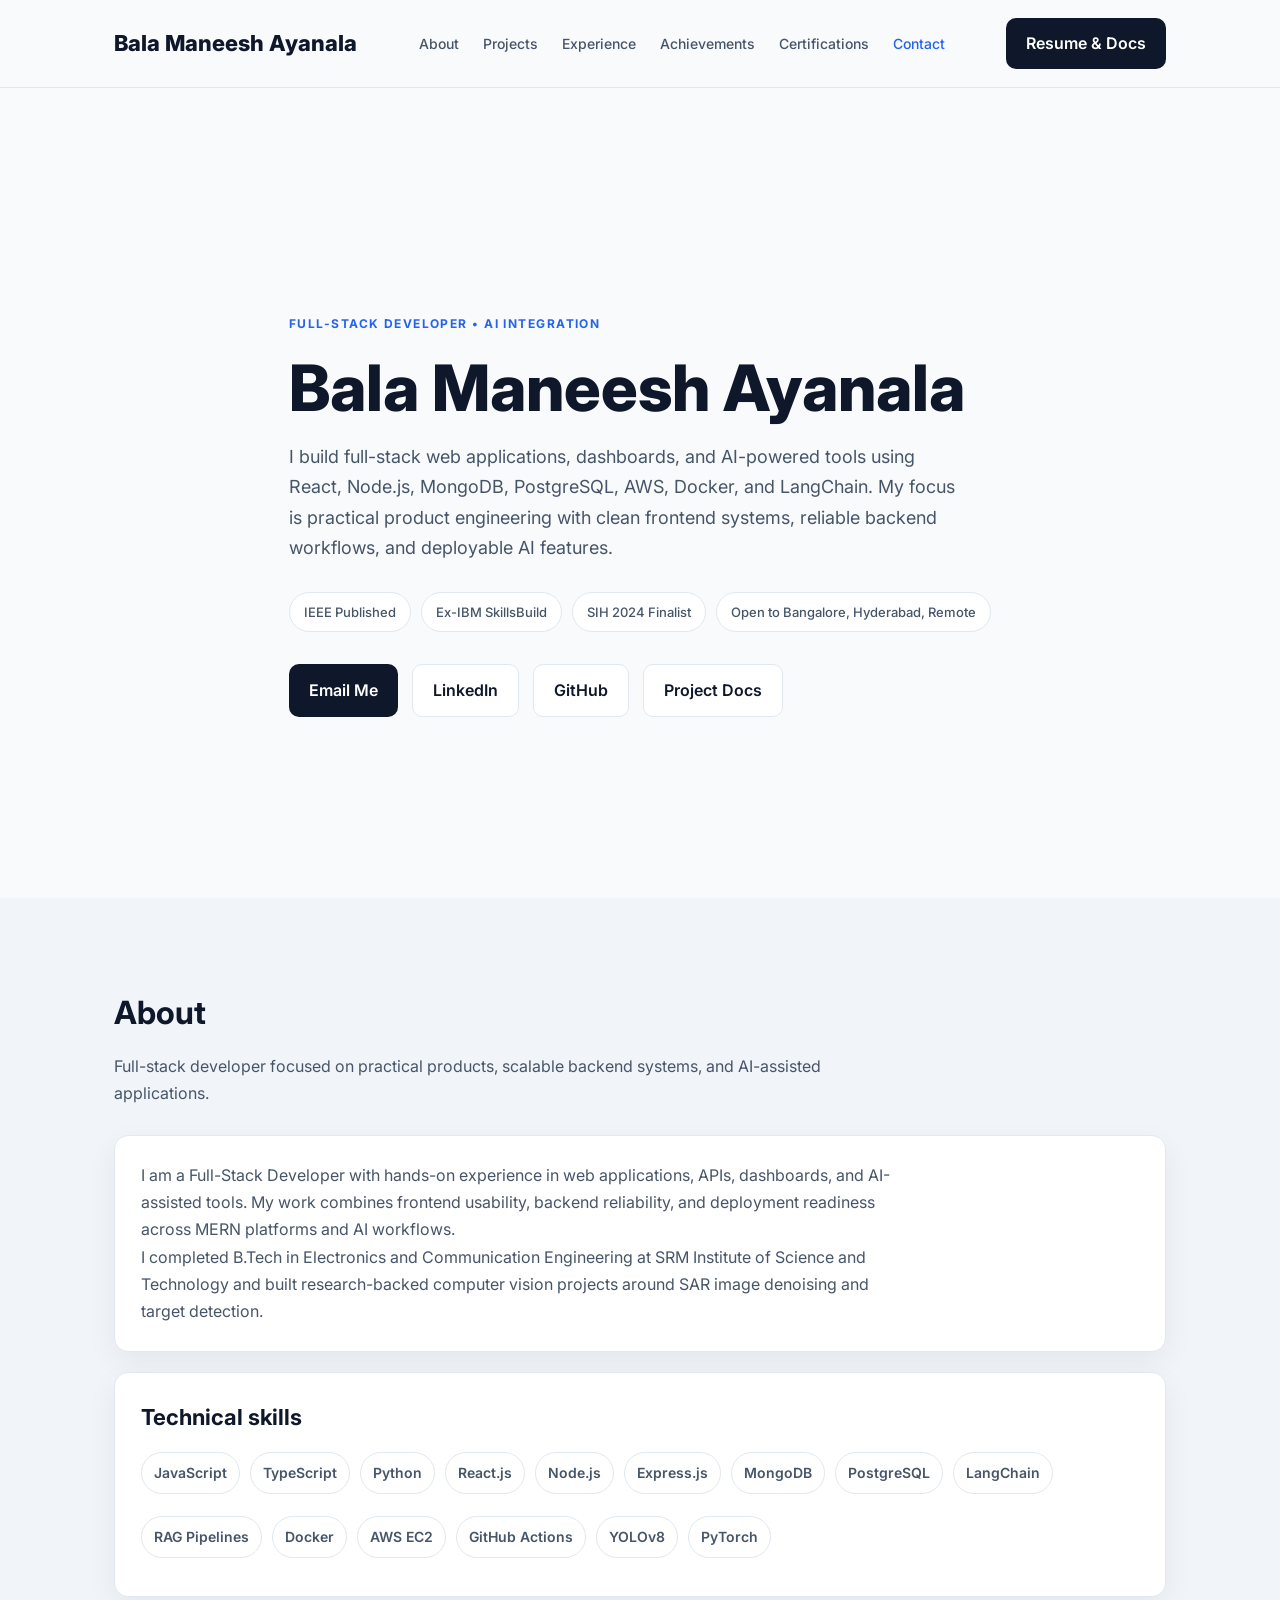
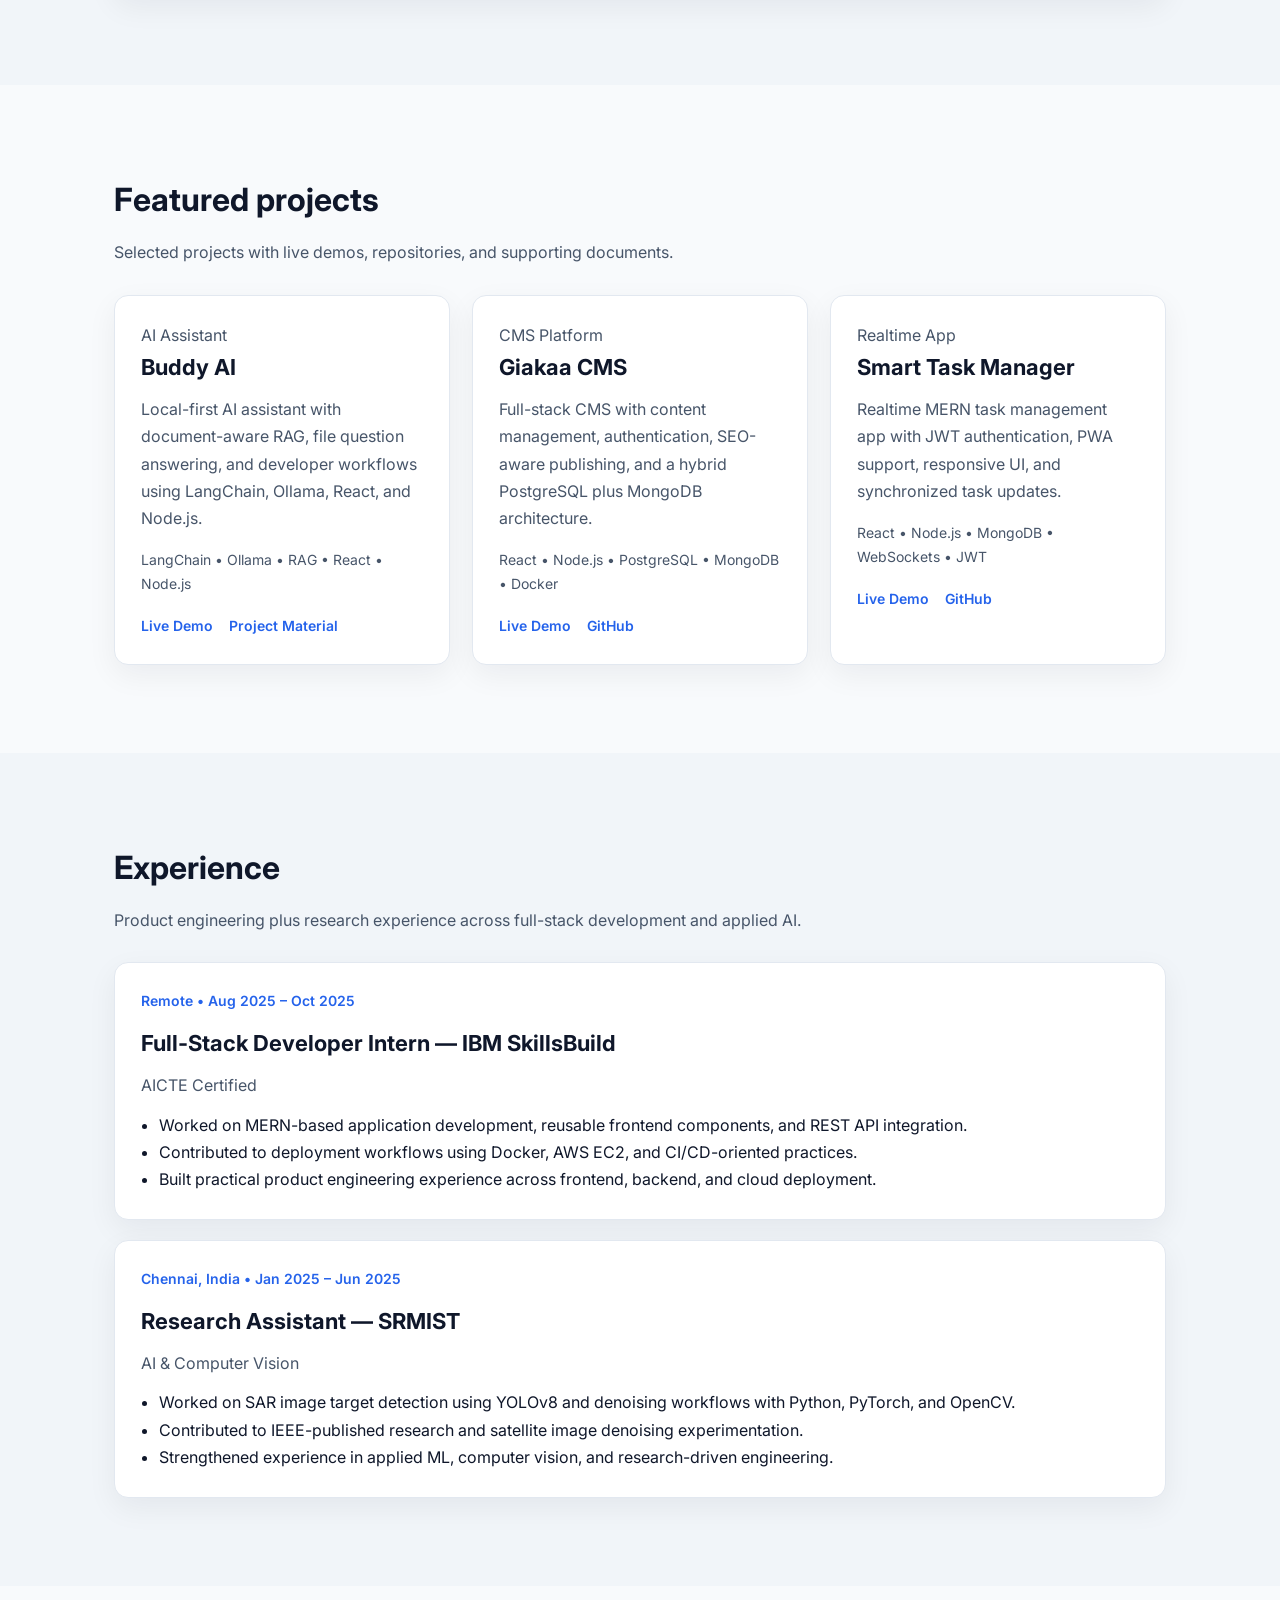
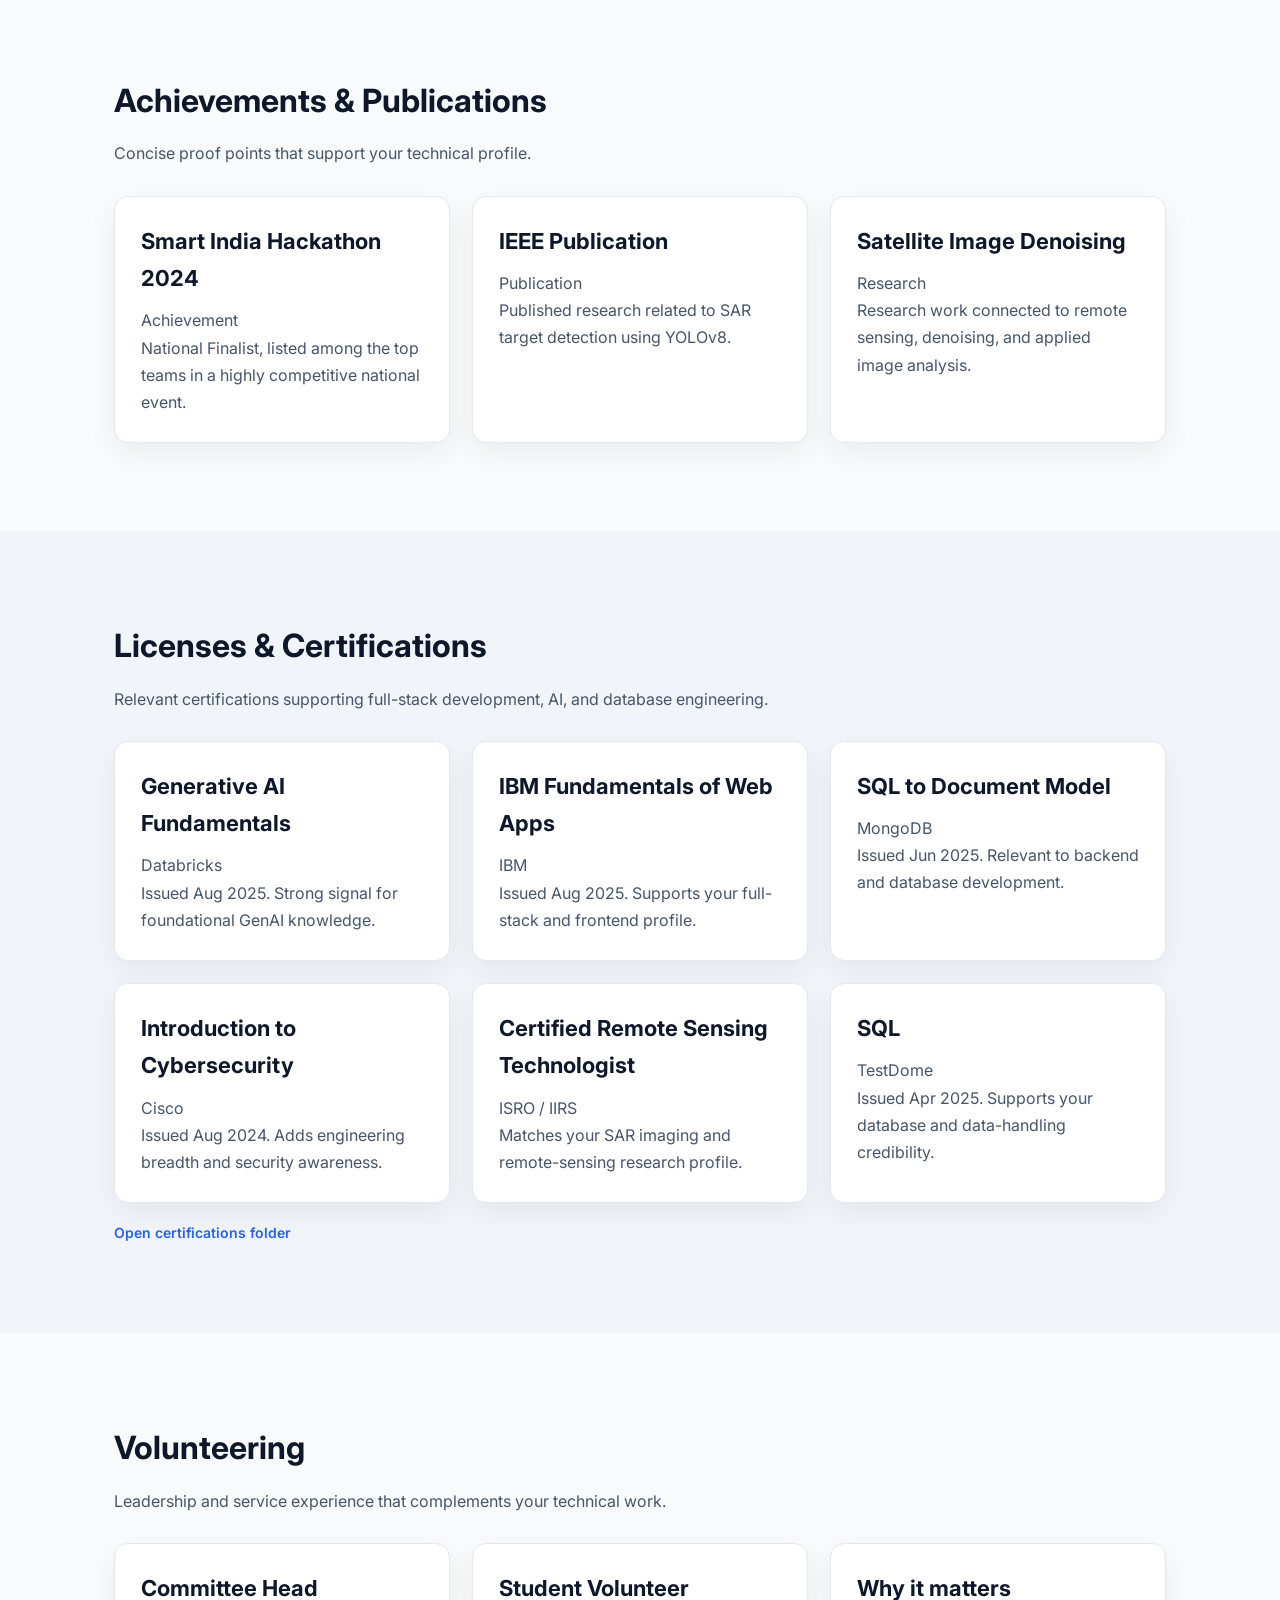
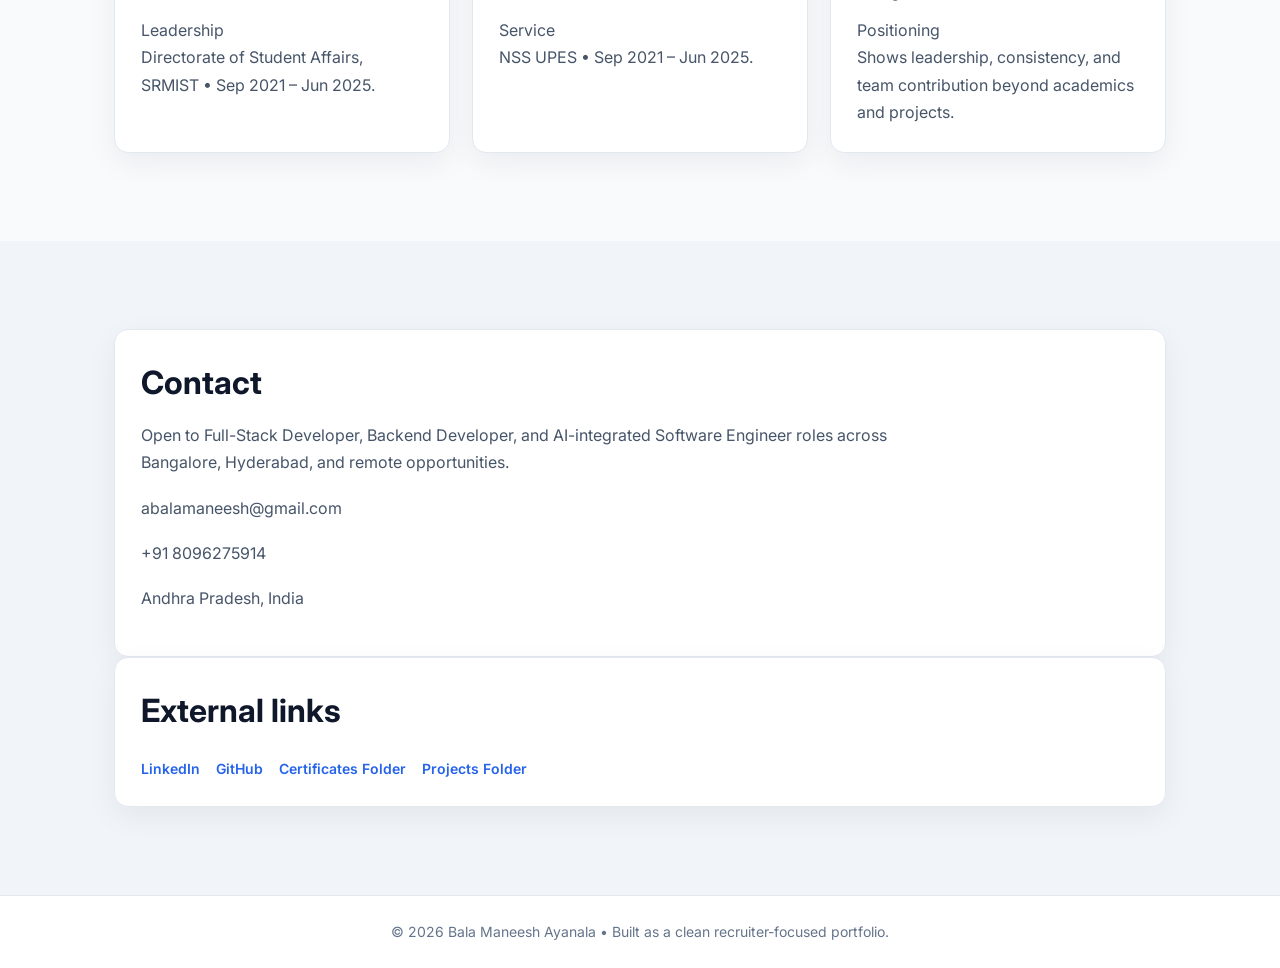
==== index.html @ 2dced09c "Add files via upload" ====
<!DOCTYPE html>
<html lang="en">
<head>
  <meta charset="UTF-8" />
  <meta name="viewport" content="width=device-width, initial-scale=1.0" />
  <title>Bala Maneesh Ayanala | Full-Stack Developer</title>
  <meta
    name="description"
    content="Portfolio of Bala Maneesh Ayanala, Full-Stack Developer focused on React, Node.js, AI integration, dashboards, and production-ready web applications."
  />
  <link rel="preconnect" href="https://fonts.googleapis.com" />
  <link rel="preconnect" href="https://fonts.gstatic.com" crossorigin />
  <link
    href="https://fonts.googleapis.com/css2?family=Inter:wght@400;500;600;700;800&display=swap"
    rel="stylesheet"
  />
  <link rel="stylesheet" href="style.css" />
</head>
<body>
  <a href="#main" class="skip-link">Skip to content</a>

  <header class="navbar">
    <div class="container">
      <div class="logo">Bala Maneesh Ayanala</div>

      <nav aria-label="Primary navigation">
        <a href="#about">About</a>
        <a href="#projects">Projects</a>
        <a href="#experience">Experience</a>
        <a href="#research">Achievements</a>
        <a href="#certifications">Certifications</a>
        <a href="#contact">Contact</a>
      </nav>

      <div>
        <a
          class="resume-btn"
          href="https://drive.google.com/drive/folders/13xVg-bILyOJpm0x3dOn6e1pCb4UAqklR?usp=sharing"
          target="_blank"
          rel="noopener noreferrer"
        >
          Resume &amp; Docs
        </a>
      </div>
    </div>
  </header>

  <main id="main">
    <section class="hero">
      <div class="container">
        <div class="hero-content">
          <p class="eyebrow">Full-Stack Developer • AI Integration</p>
          <h1>Bala Maneesh Ayanala</h1>
          <p class="hero-description">
            I build full-stack web applications, dashboards, and AI-powered tools using React, Node.js,
            MongoDB, PostgreSQL, AWS, Docker, and LangChain. My focus is practical product engineering
            with clean frontend systems, reliable backend workflows, and deployable AI features.
          </p>

          <div class="hero-highlights">
            <span>IEEE Published</span>
            <span>Ex-IBM SkillsBuild</span>
            <span>SIH 2024 Finalist</span>
            <span>Open to Bangalore, Hyderabad, Remote</span>
          </div>

          <div class="hero-buttons">
            <a class="btn-primary" href="mailto:abalamaneesh@gmail.com">Email Me</a>
            <a
              class="btn-secondary"
              href="https://linkedin.com/in/bala-maneesh-ayanala-702582266"
              target="_blank"
              rel="noopener noreferrer"
            >
              LinkedIn
            </a>
            <a
              class="btn-secondary"
              href="https://github.com/Balama2520"
              target="_blank"
              rel="noopener noreferrer"
            >
              GitHub
            </a>
            <a
              class="btn-secondary"
              href="https://drive.google.com/drive/folders/1CX9PU4vnq1FGVsD8JFLWKm3zjCLHdjfQ?usp=sharing"
              target="_blank"
              rel="noopener noreferrer"
            >
              Project Docs
            </a>
          </div>
        </div>
      </div>
    </section>

    <section id="about" class="section alt">
      <div class="container">
        <header class="section-header">
          <h2>About</h2>
          <p>Full-stack developer focused on practical products, scalable backend systems, and AI-assisted applications.</p>
        </header>

        <div class="experience-list">
          <article class="experience-card">
            <p>
              I am a Full-Stack Developer with hands-on experience in web applications, APIs, dashboards,
              and AI-assisted tools. My work combines frontend usability, backend reliability, and deployment readiness
              across MERN platforms and AI workflows.
            </p>
            <p>
              I completed B.Tech in Electronics and Communication Engineering at SRM Institute of Science and Technology
              and built research-backed computer vision projects around SAR image denoising and target detection.
            </p>
          </article>

          <article class="experience-card">
            <h3>Technical skills</h3>
            <div class="skills-list">
              <span>JavaScript</span>
              <span>TypeScript</span>
              <span>Python</span>
              <span>React.js</span>
              <span>Node.js</span>
              <span>Express.js</span>
              <span>MongoDB</span>
              <span>PostgreSQL</span>
              <span>LangChain</span>
              <span>RAG Pipelines</span>
              <span>Docker</span>
              <span>AWS EC2</span>
              <span>GitHub Actions</span>
              <span>YOLOv8</span>
              <span>PyTorch</span>
            </div>
          </article>
        </div>
      </div>
    </section>

    <section id="projects" class="section">
      <div class="container">
        <header class="section-header">
          <h2>Featured projects</h2>
          <p>Selected projects with live demos, repositories, and supporting documents.</p>
        </header>

        <div class="project-grid">
          <article class="project-card">
            <p>AI Assistant</p>
            <h3>Buddy AI</h3>
            <p>
              Local-first AI assistant with document-aware RAG, file question answering,
              and developer workflows using LangChain, Ollama, React, and Node.js.
            </p>
            <p class="tech-stack">LangChain • Ollama • RAG • React • Node.js</p>
            <div class="project-links">
              <a
                href="https://buddy-ai-assistant.netlify.app/"
                target="_blank"
                rel="noopener noreferrer"
              >
                Live Demo
              </a>
              <a
                href="https://drive.google.com/drive/folders/1CX9PU4vnq1FGVsD8JFLWKm3zjCLHdjfQ?usp=sharing"
                target="_blank"
                rel="noopener noreferrer"
              >
                Project Material
              </a>
            </div>
          </article>

          <article class="project-card">
            <p>CMS Platform</p>
            <h3>Giakaa CMS</h3>
            <p>
              Full-stack CMS with content management, authentication, SEO-aware publishing,
              and a hybrid PostgreSQL plus MongoDB architecture.
            </p>
            <p class="tech-stack">React • Node.js • PostgreSQL • MongoDB • Docker</p>
            <div class="project-links">
              <a
                href="https://o8m-giakaa-cms.vercel.app/"
                target="_blank"
                rel="noopener noreferrer"
              >
                Live Demo
              </a>
              <a
                href="https://github.com/Balama2520/o8m-giakaa-cms"
                target="_blank"
                rel="noopener noreferrer"
              >
                GitHub
              </a>
            </div>
          </article>

          <article class="project-card">
            <p>Realtime App</p>
            <h3>Smart Task Manager</h3>
            <p>
              Realtime MERN task management app with JWT authentication, PWA support,
              responsive UI, and synchronized task updates.
            </p>
            <p class="tech-stack">React • Node.js • MongoDB • WebSockets • JWT</p>
            <div class="project-links">
              <a
                href="https://bala-smart-task-manager.netlify.app/"
                target="_blank"
                rel="noopener noreferrer"
              >
                Live Demo
              </a>
              <a
                href="https://github.com/Balama2520/smart-mini-task-manager"
                target="_blank"
                rel="noopener noreferrer"
              >
                GitHub
              </a>
            </div>
          </article>
        </div>
      </div>
    </section>

    <section id="experience" class="section alt">
      <div class="container">
        <header class="section-header">
          <h2>Experience</h2>
          <p>Product engineering plus research experience across full-stack development and applied AI.</p>
        </header>

        <div class="experience-list">
          <article class="experience-card">
            <span>Remote • Aug 2025 – Oct 2025</span>
            <h3>Full-Stack Developer Intern — IBM SkillsBuild</h3>
            <p>AICTE Certified</p>
            <ul>
              <li>Worked on MERN-based application development, reusable frontend components, and REST API integration.</li>
              <li>Contributed to deployment workflows using Docker, AWS EC2, and CI/CD-oriented practices.</li>
              <li>Built practical product engineering experience across frontend, backend, and cloud deployment.</li>
            </ul>
          </article>

          <article class="experience-card">
            <span>Chennai, India • Jan 2025 – Jun 2025</span>
            <h3>Research Assistant — SRMIST</h3>
            <p>AI &amp; Computer Vision</p>
            <ul>
              <li>Worked on SAR image target detection using YOLOv8 and denoising workflows with Python, PyTorch, and OpenCV.</li>
              <li>Contributed to IEEE-published research and satellite image denoising experimentation.</li>
              <li>Strengthened experience in applied ML, computer vision, and research-driven engineering.</li>
            </ul>
          </article>
        </div>
      </div>
    </section>

    <section id="research" class="section">
      <div class="container">
        <header class="section-header">
          <h2>Achievements &amp; Publications</h2>
          <p>Concise proof points that support your technical profile.</p>
        </header>

        <div class="achievement-grid">
          <article class="achievement-card">
            <h3>Smart India Hackathon 2024</h3>
            <p>Achievement</p>
            <p>National Finalist, listed among the top teams in a highly competitive national event.</p>
          </article>

          <article class="achievement-card">
            <h3>IEEE Publication</h3>
            <p>Publication</p>
            <p>Published research related to SAR target detection using YOLOv8.</p>
          </article>

          <article class="achievement-card">
            <h3>Satellite Image Denoising</h3>
            <p>Research</p>
            <p>Research work connected to remote sensing, denoising, and applied image analysis.</p>
          </article>
        </div>
      </div>
    </section>

    <section id="certifications" class="section alt">
      <div class="container">
        <header class="section-header">
          <h2>Licenses &amp; Certifications</h2>
          <p>Relevant certifications supporting full-stack development, AI, and database engineering.</p>
        </header>

        <div class="cert-grid">
          <article class="cert-card">
            <h3>Generative AI Fundamentals</h3>
            <p>Databricks</p>
            <p>Issued Aug 2025. Strong signal for foundational GenAI knowledge.</p>
          </article>

          <article class="cert-card">
            <h3>IBM Fundamentals of Web Apps</h3>
            <p>IBM</p>
            <p>Issued Aug 2025. Supports your full-stack and frontend profile.</p>
          </article>

          <article class="cert-card">
            <h3>SQL to Document Model</h3>
            <p>MongoDB</p>
            <p>Issued Jun 2025. Relevant to backend and database development.</p>
          </article>

          <article class="cert-card">
            <h3>Introduction to Cybersecurity</h3>
            <p>Cisco</p>
            <p>Issued Aug 2024. Adds engineering breadth and security awareness.</p>
          </article>

          <article class="cert-card">
            <h3>Certified Remote Sensing Technologist</h3>
            <p>ISRO / IIRS</p>
            <p>Matches your SAR imaging and remote-sensing research profile.</p>
          </article>

          <article class="cert-card">
            <h3>SQL</h3>
            <p>TestDome</p>
            <p>Issued Apr 2025. Supports your database and data-handling credibility.</p>
          </article>
        </div>

        <div class="inline-links">
          <a
            href="https://drive.google.com/drive/folders/13xVg-bILyOJpm0x3dOn6e1pCb4UAqklR?usp=sharing"
            target="_blank"
            rel="noopener noreferrer"
          >
            Open certifications folder
          </a>
        </div>
      </div>
    </section>

    <section id="volunteering" class="section">
      <div class="container">
        <header class="section-header">
          <h2>Volunteering</h2>
          <p>Leadership and service experience that complements your technical work.</p>
        </header>

        <div class="volunteer-grid">
          <article class="volunteer-card">
            <h3>Committee Head</h3>
            <p>Leadership</p>
            <p>Directorate of Student Affairs, SRMIST • Sep 2021 – Jun 2025.</p>
          </article>

          <article class="volunteer-card">
            <h3>Student Volunteer</h3>
            <p>Service</p>
            <p>NSS UPES • Sep 2021 – Jun 2025.</p>
          </article>

          <article class="volunteer-card">
            <h3>Why it matters</h3>
            <p>Positioning</p>
            <p>Shows leadership, consistency, and team contribution beyond academics and projects.</p>
          </article>
        </div>
      </div>
    </section>

    <section id="contact" class="section alt contact">
      <div class="container">
        <article class="experience-card">
          <h2>Contact</h2>
          <p>
            Open to Full-Stack Developer, Backend Developer, and AI-integrated Software Engineer roles
            across Bangalore, Hyderabad, and remote opportunities.
          </p>
          <address>
            <p><a href="mailto:abalamaneesh@gmail.com">abalamaneesh@gmail.com</a></p>
            <p><a href="tel:+918096275914">+91 8096275914</a></p>
            <p>Andhra Pradesh, India</p>
          </address>
        </article>

        <article class="experience-card">
          <h2>External links</h2>
          <div class="contact-links">
            <a
              href="https://linkedin.com/in/bala-maneesh-ayanala-702582266"
              target="_blank"
              rel="noopener noreferrer"
            >
              LinkedIn
            </a>
            <a
              href="https://github.com/Balama2520"
              target="_blank"
              rel="noopener noreferrer"
            >
              GitHub
            </a>
            <a
              href="https://drive.google.com/drive/folders/13xVg-bILyOJpm0x3dOn6e1pCb4UAqklR?usp=sharing"
              target="_blank"
              rel="noopener noreferrer"
            >
              Certificates Folder
            </a>
            <a
              href="https://drive.google.com/drive/folders/1CX9PU4vnq1FGVsD8JFLWKm3zjCLHdjfQ?usp=sharing"
              target="_blank"
              rel="noopener noreferrer"
            >
              Projects Folder
            </a>
          </div>
        </article>
      </div>
    </section>
  </main>

  <footer>
    <p>© 2026 Bala Maneesh Ayanala • Built as a clean recruiter-focused portfolio.</p>
  </footer>

  <script src="script.js" defer></script>
</body>
</html>
---- style.css ----
:root {
  --bg: #f8fafc;
  --bg-alt: #f1f5f9;
  --surface: #ffffff;
  --text: #0f172a;
  --text-muted: #475569;
  --text-soft: #64748b;
  --primary: #0f172a;
  --accent: #2563eb;
  --accent-soft: #dbeafe;
  --border: #e2e8f0;
  --radius: 14px;
  --max-width: 1100px;
  --shadow: 0 10px 30px rgba(15, 23, 42, 0.06);
}

* {
  margin: 0;
  padding: 0;
  box-sizing: border-box;
}

html {
  scroll-behavior: smooth;
  scroll-padding-top: 100px;
}

body {
  font-family: "Inter", sans-serif;
  background: var(--bg);
  color: var(--text);
  line-height: 1.7;
  overflow-x: hidden;
}

a {
  text-decoration: none;
  color: inherit;
}

img {
  max-width: 100%;
  display: block;
}

.container {
  max-width: var(--max-width);
  margin: 0 auto;
  padding: 0 24px;
}

.skip-link {
  position: absolute;
  left: -9999px;
  top: auto;
  width: 1px;
  height: 1px;
  overflow: hidden;
  background: var(--primary);
  color: #fff;
  padding: 10px 14px;
  border-radius: 10px;
  z-index: 2000;
}

.skip-link:focus {
  left: 20px;
  top: 20px;
  width: auto;
  height: auto;
  overflow: visible;
}

.navbar {
  position: sticky;
  top: 0;
  z-index: 1000;
  background: rgba(248, 250, 252, 0.92);
  backdrop-filter: blur(10px);
  border-bottom: 1px solid var(--border);
  transition: box-shadow 0.2s ease, background 0.2s ease;
}

.navbar.scrolled {
  box-shadow: 0 8px 24px rgba(15, 23, 42, 0.08);
}

.navbar .container {
  display: flex;
  justify-content: space-between;
  align-items: center;
  gap: 24px;
  padding-top: 18px;
  padding-bottom: 18px;
}

.logo {
  font-size: 22px;
  font-weight: 800;
  color: var(--primary);
  white-space: nowrap;
}

nav {
  display: flex;
  gap: 24px;
  flex-wrap: wrap;
}

nav a {
  color: var(--text-muted);
  font-size: 14px;
  font-weight: 500;
  transition: color 0.2s ease;
}

nav a:hover,
nav a.active {
  color: var(--accent);
}

.resume-btn,
.btn-primary {
  display: inline-flex;
  align-items: center;
  justify-content: center;
  background: var(--primary);
  color: #ffffff;
  padding: 12px 20px;
  border-radius: 10px;
  font-weight: 600;
  transition: background 0.2s ease, transform 0.2s ease;
}

.resume-btn:hover,
.btn-primary:hover {
  background: #1e293b;
  transform: translateY(-1px);
}

.btn-secondary {
  display: inline-flex;
  align-items: center;
  justify-content: center;
  border: 1px solid var(--border);
  background: #ffffff;
  color: var(--text);
  padding: 12px 20px;
  border-radius: 10px;
  font-weight: 600;
  transition: border-color 0.2s ease, background 0.2s ease, color 0.2s ease;
}

.btn-secondary:hover {
  border-color: var(--accent);
  color: var(--accent);
  background: var(--accent-soft);
}

.hero {
  min-height: 90vh;
  display: flex;
  align-items: center;
  padding: 120px 0 80px;
}

.hero-content {
  max-width: 760px;
  text-align: left;
}

.eyebrow {
  display: inline-block;
  color: var(--accent);
  letter-spacing: 0.12em;
  font-size: 12px;
  font-weight: 700;
  margin-bottom: 18px;
  text-transform: uppercase;
}

.hero h1 {
  font-size: clamp(40px, 6vw, 64px);
  line-height: 1.08;
  margin-bottom: 20px;
  font-weight: 800;
  color: var(--primary);
}

.hero-description {
  font-size: 18px;
  color: var(--text-muted);
  max-width: 680px;
  margin-bottom: 28px;
}

.hero-highlights {
  display: flex;
  flex-wrap: wrap;
  gap: 10px;
  margin-bottom: 32px;
}

.hero-highlights span {
  border: 1px solid var(--border);
  background: #ffffff;
  padding: 8px 14px;
  border-radius: 999px;
  color: var(--text-muted);
  font-size: 13px;
  font-weight: 500;
}

.hero-buttons {
  display: flex;
  gap: 14px;
  flex-wrap: wrap;
}

.section {
  padding: 88px 0;
}

.alt {
  background: var(--bg-alt);
}

.section-header {
  margin-bottom: 28px;
}

.section h2 {
  font-size: 32px;
  margin-bottom: 12px;
  color: var(--primary);
}

.section p {
  color: var(--text-muted);
  max-width: 760px;
}

.project-grid,
.achievement-grid,
.cert-grid,
.volunteer-grid {
  display: grid;
  grid-template-columns: repeat(3, 1fr);
  gap: 22px;
}

.project-card,
.achievement-card,
.experience-card,
.cert-card,
.volunteer-card {
  background: var(--surface);
  border: 1px solid var(--border);
  border-radius: var(--radius);
  padding: 26px;
  box-shadow: var(--shadow);
}

.project-card h3,
.achievement-card h3,
.experience-card h3,
.cert-card h3,
.volunteer-card h3 {
  font-size: 22px;
  margin-bottom: 10px;
  color: var(--primary);
}

.experience-list {
  display: grid;
  gap: 20px;
}

.experience-card span {
  color: var(--accent);
  display: block;
  margin-bottom: 12px;
  font-size: 14px;
  font-weight: 600;
}

.experience-card ul {
  padding-left: 18px;
  margin-top: 12px;
}

.tech-stack {
  margin-top: 16px;
  color: var(--text-soft);
  font-size: 14px;
}

.project-links,
.contact-links,
.inline-links {
  display: flex;
  gap: 16px;
  flex-wrap: wrap;
  margin-top: 18px;
}

.project-links a,
.contact-links a,
.inline-links a {
  color: var(--accent);
  font-size: 14px;
  font-weight: 600;
}

.project-links a:hover,
.contact-links a:hover,
.inline-links a:hover {
  text-decoration: underline;
}

.skills-list,
.chip-list {
  display: flex;
  flex-wrap: wrap;
  gap: 10px;
  margin-top: 16px;
}

.skills-list span,
.chip-list span {
  border: 1px solid var(--border);
  background: #fff;
  padding: 8px 12px;
  border-radius: 999px;
  font-size: 14px;
  color: var(--text-muted);
}

.contact {
  text-align: left;
}

.contact p {
  margin-bottom: 18px;
}

address {
  font-style: normal;
  margin-top: 16px;
}

footer {
  border-top: 1px solid var(--border);
  padding: 24px;
  text-align: center;
  color: var(--text-soft);
  font-size: 14px;
  background: #ffffff;
}

.hidden {
  opacity: 0;
  transform: translateY(16px);
}

.visible {
  opacity: 1;
  transform: translateY(0);
  transition: opacity 0.5s ease, transform 0.5s ease;
}

section:focus {
  outline: none;
}

@media (max-width: 992px) {
  .project-grid,
  .achievement-grid,
  .cert-grid,
  .volunteer-grid {
    grid-template-columns: 1fr;
  }
}

@media (max-width: 768px) {
  .navbar .container {
    flex-direction: column;
    align-items: flex-start;
    gap: 14px;
    padding-top: 16px;
    padding-bottom: 16px;
  }

  nav {
    flex-wrap: wrap;
    gap: 16px;
  }

  .hero {
    min-height: auto;
    padding: 140px 0 70px;
  }

  .hero h1 {
    font-size: 38px;
  }

  .hero-description {
    font-size: 17px;
  }

  .section {
    padding: 72px 0;
  }

  .section h2 {
    font-size: 28px;
  }

  .resume-btn,
  .btn-primary,
  .btn-secondary {
    width: 100%;
  }

  .hero-buttons {
    flex-direction: column;
    align-items: stretch;
  }
}
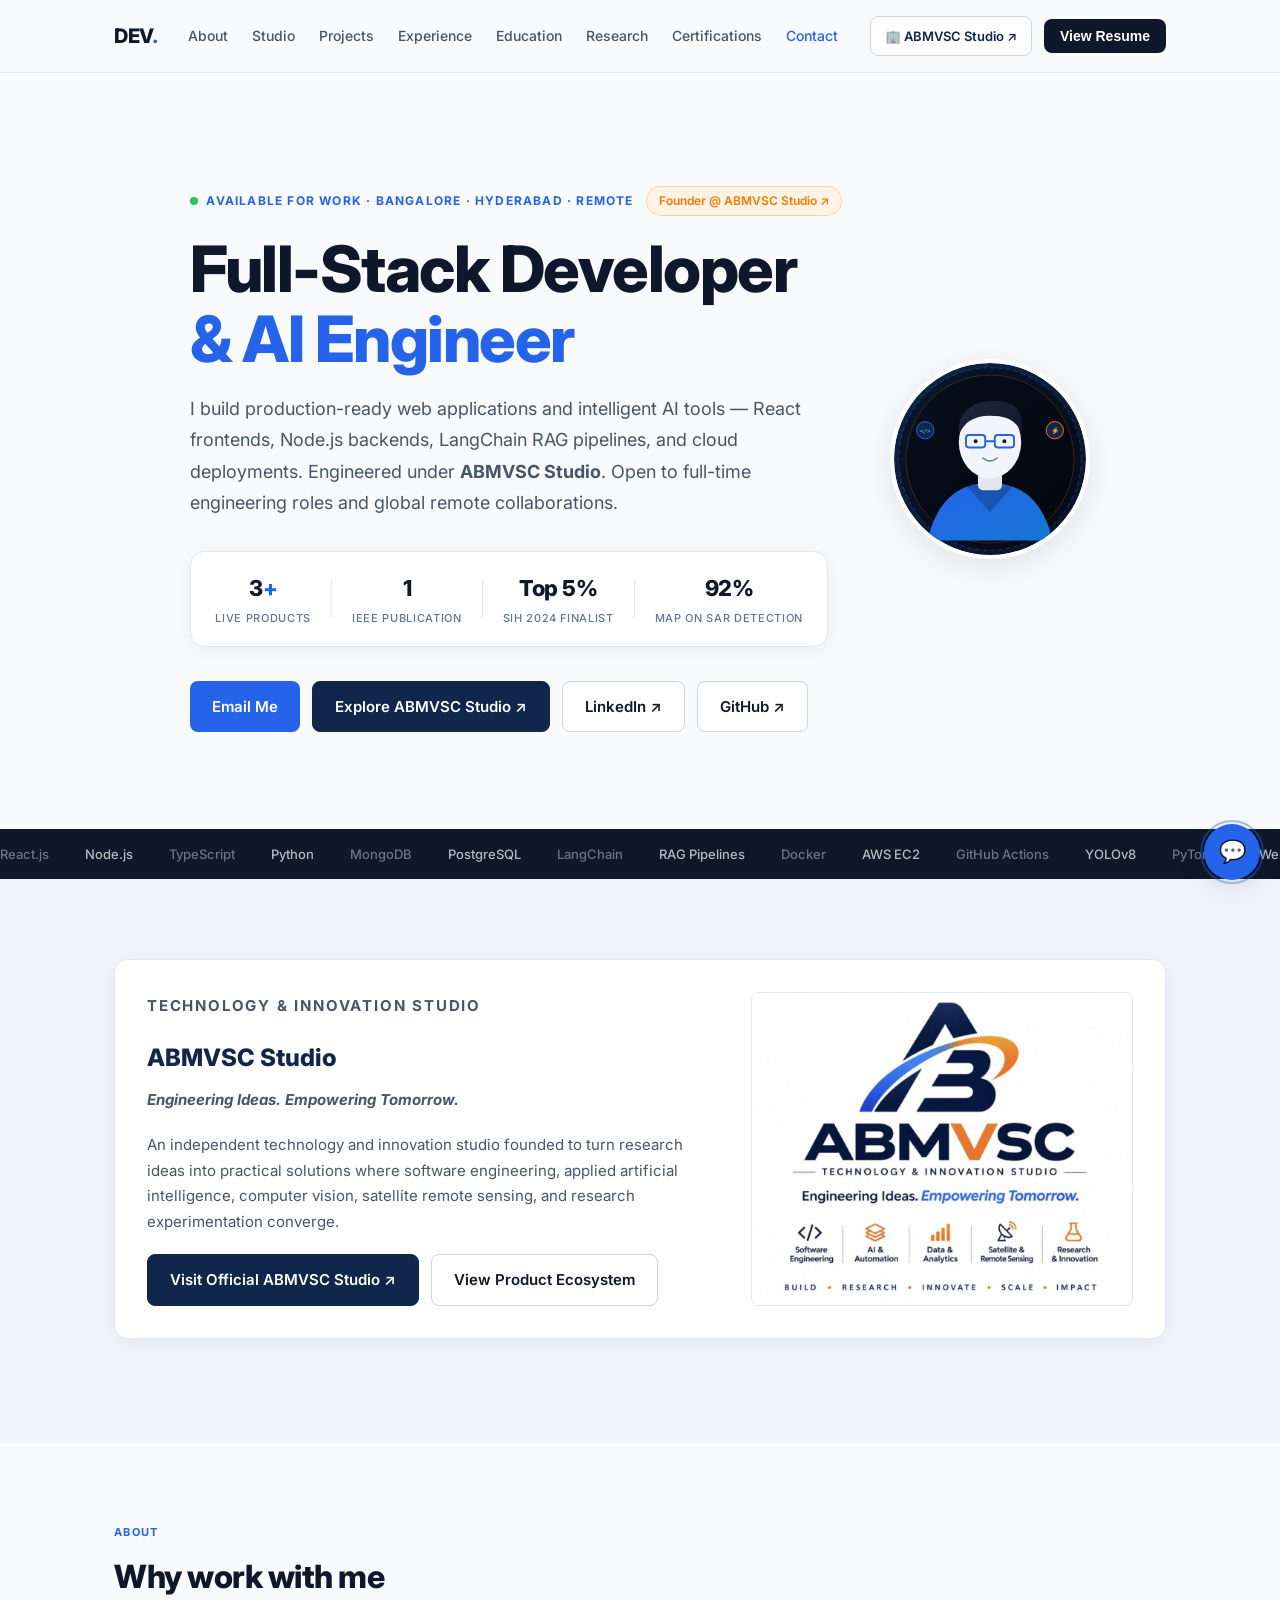
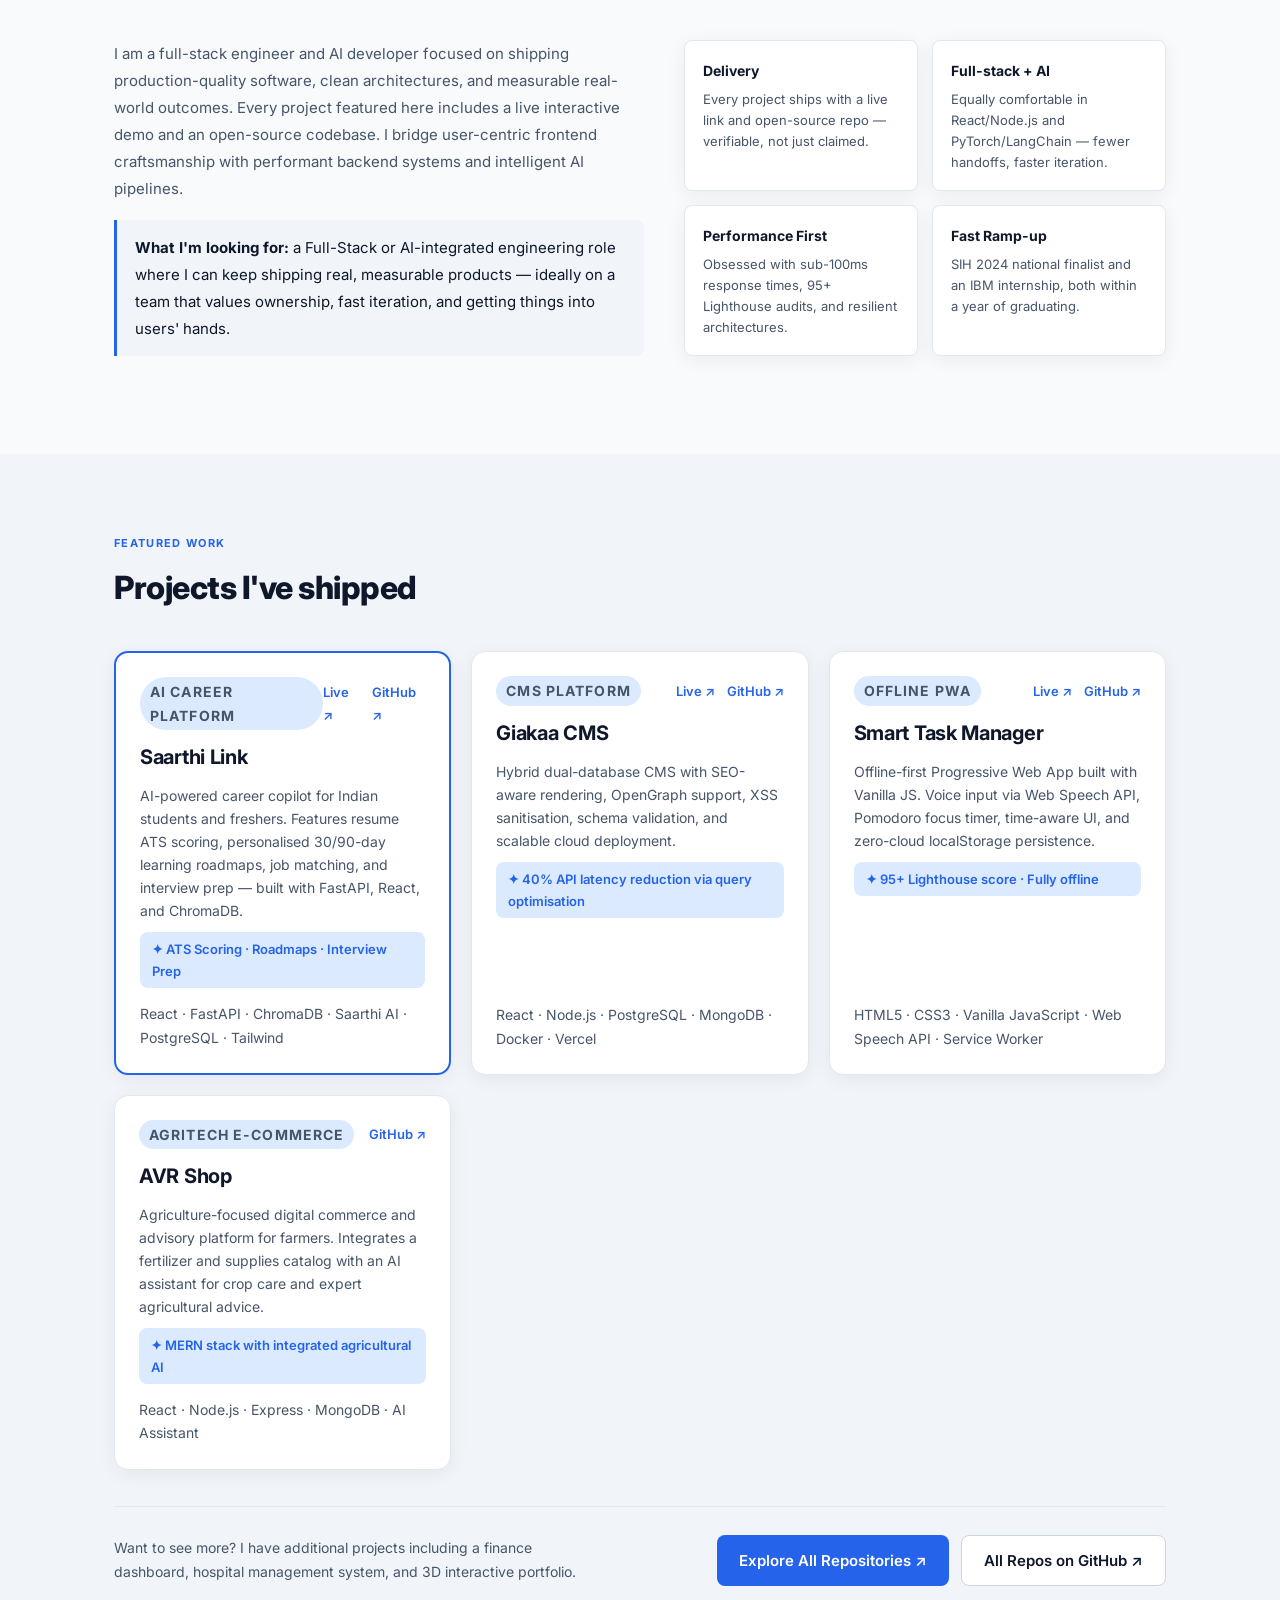
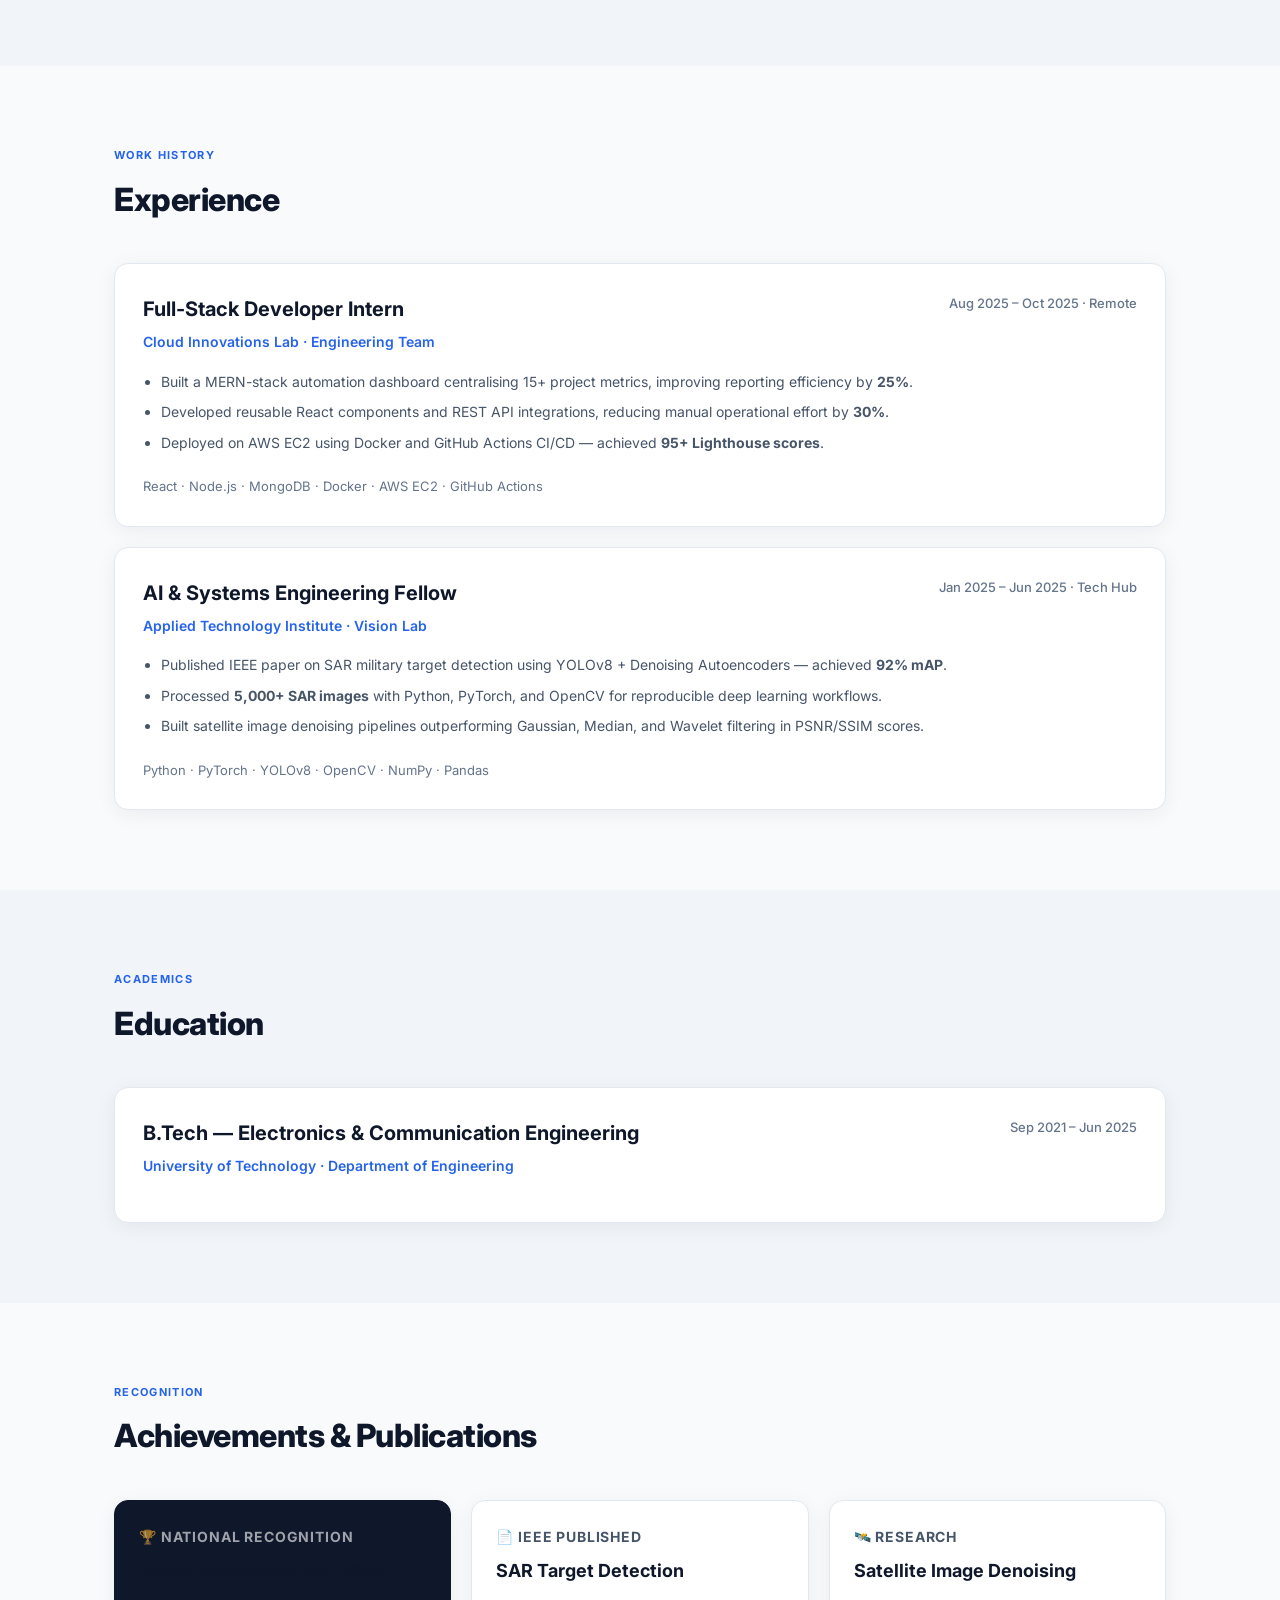
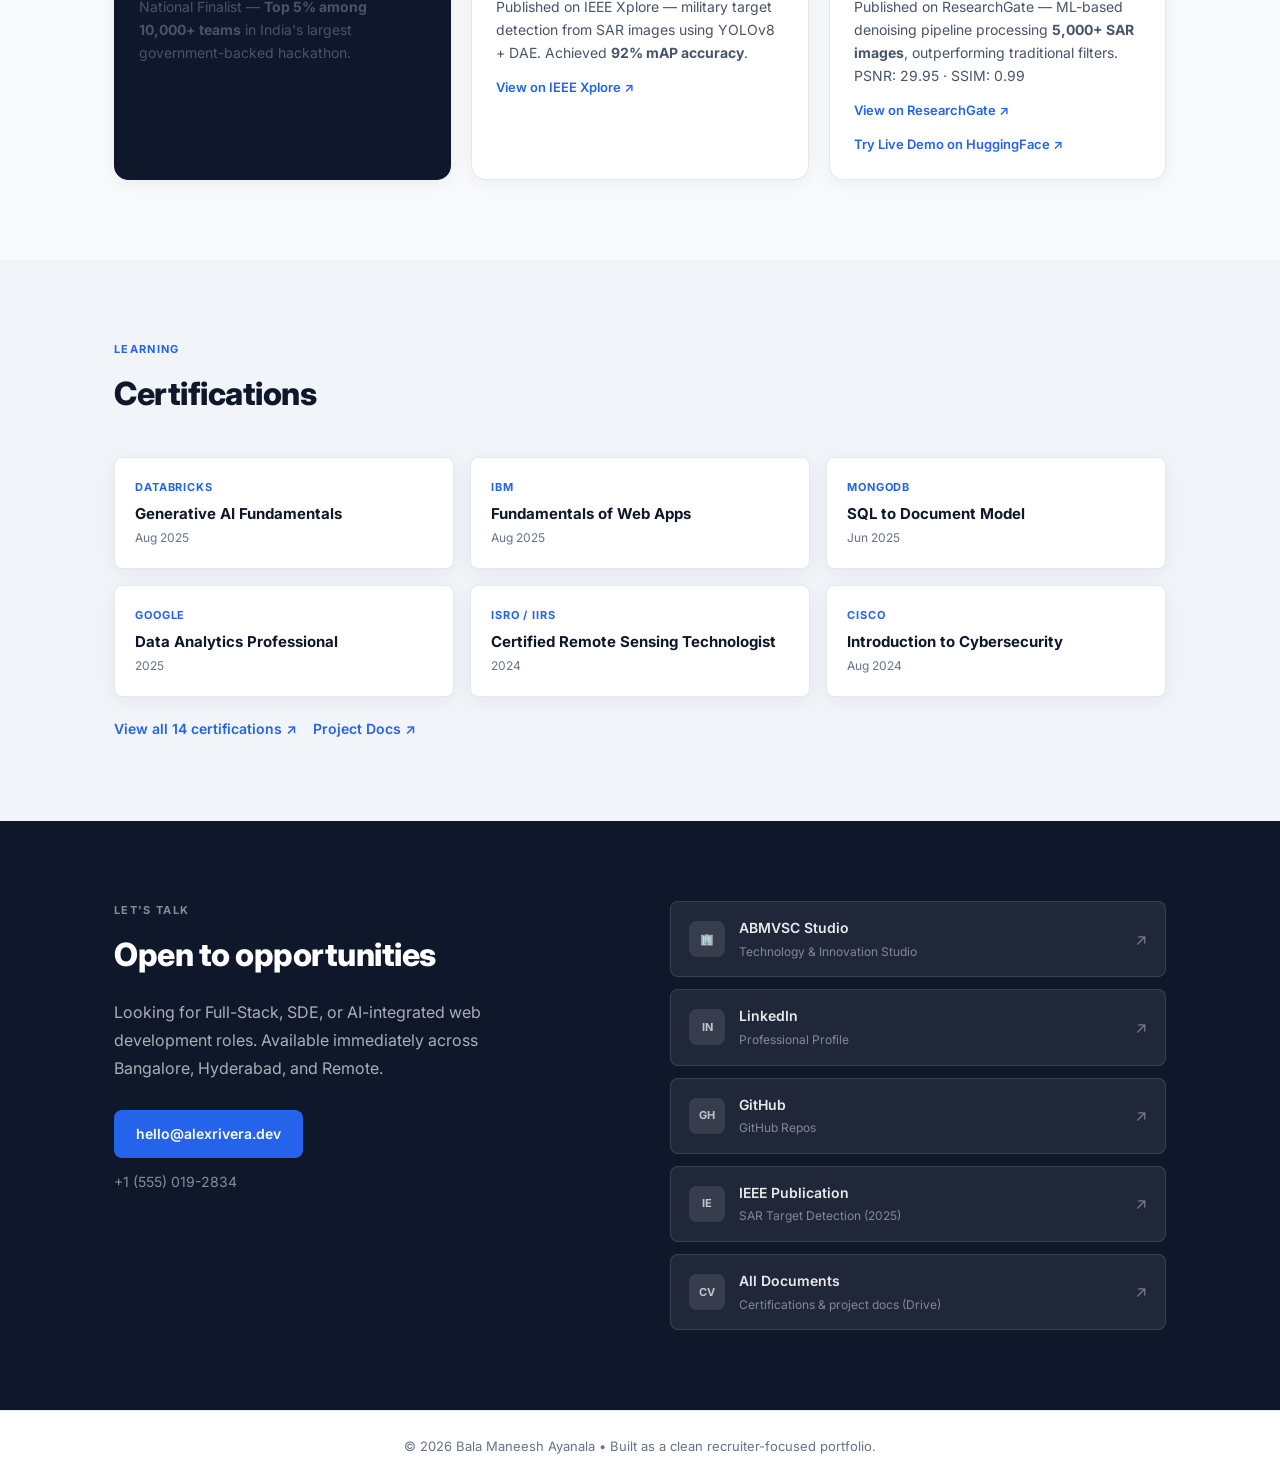
==== commit 6b9fdb47: "feat(portfolio): build responsive personal developer portfolio with DOM binding" ====
--- a/index.html
+++ b/index.html
@@ -1,437 +1,646 @@
 <!DOCTYPE html>
 <html lang="en">
+
 <head>
   <meta charset="UTF-8" />
   <meta name="viewport" content="width=device-width, initial-scale=1.0" />
-  <title>Bala Maneesh Ayanala | Full-Stack Developer</title>
-  <meta
-    name="description"
-    content="Portfolio of Bala Maneesh Ayanala, Full-Stack Developer focused on React, Node.js, AI integration, dashboards, and production-ready web applications."
-  />
+  <title>Developer Portfolio | Full-Stack &amp; AI Engineer</title>
+  <meta name="description"
+    content="Developer Portfolio — Full-Stack Developer building AI-powered web applications with React, Node.js, and cloud architectures. Open-source template by ABMVSC Studio." />
+  <link rel="canonical" href="https://abms-portfolio.netlify.app/" />
+  <meta name="theme-color" content="#0f172a" />
+
+  <!-- Google Site Verification -->
+  <meta name="google-site-verification" content="google1813f9af1d0c0f59" />
+
+  <!-- Open Graph -->
+  <meta property="og:type" content="website" />
+  <meta property="og:title" content="Developer Portfolio | Full-Stack &amp; AI Engineer" />
+  <meta property="og:description"
+    content="Full-Stack Developer building AI-powered web applications with React, Node.js, and cloud architectures. Open-source template by ABMVSC Studio." />
+  <meta property="og:url" content="https://abms-portfolio.netlify.app/" />
+  <meta property="og:site_name" content="Developer Portfolio" />
+  <meta property="og:locale" content="en_IN" />
+  <meta property="og:image" content="https://abms-portfolio.netlify.app/og-image.png" />
+  <meta property="og:image:width" content="1200" />
+  <meta property="og:image:height" content="630" />
+  <meta property="og:image:alt" content="Developer Portfolio — Full-Stack &amp; AI Engineer" />
+
+  <!-- Twitter Card -->
+  <meta name="twitter:card" content="summary_large_image" />
+  <meta name="twitter:title" content="Developer Portfolio | Full-Stack &amp; AI Engineer" />
+  <meta name="twitter:description"
+    content="Full-Stack Developer building AI-powered web applications with React, Node.js, and modern AI architectures." />
+  <meta name="twitter:image" content="https://abms-portfolio.netlify.app/og-image.png" />
+
+  <!-- Favicon -->
+  <link rel="apple-touch-icon" sizes="180x180" href="apple-touch-icon.png" />
+  <link rel="icon" type="image/png" sizes="32x32" href="favicon-32x32.png" />
+  <link rel="icon" type="image/png" sizes="16x16" href="favicon-16x16.png" />
+  <link rel="icon" href="favicon.ico" />
+  <link rel="manifest" href="site.webmanifest" />
+
+  <!-- Fonts -->
   <link rel="preconnect" href="https://fonts.googleapis.com" />
   <link rel="preconnect" href="https://fonts.gstatic.com" crossorigin />
   <link
-    href="https://fonts.googleapis.com/css2?family=Inter:wght@400;500;600;700;800&display=swap"
-    rel="stylesheet"
-  />
+    href="https://fonts.googleapis.com/css2?family=Inter:ital,wght@0,400;0,500;0,600;0,700;0,800;1,400&display=swap"
+    rel="stylesheet" />
+
   <link rel="stylesheet" href="style.css" />
+
+  <!-- Structured Data -->
+  <script type="application/ld+json">
+  {
+    "@context": "https://schema.org",
+    "@type": "Person",
+    "name": "Developer Portfolio",
+    "jobTitle": "Full-Stack Developer",
+    "description": "Full-Stack Developer and AI Engineer building production-ready web applications with React, Node.js, and cloud architectures.",
+    "url": "https://abms-portfolio.netlify.app/",
+    "image": "https://abms-portfolio.netlify.app/assets/avatar.svg",
+    "email": "mailto:hello@alexrivera.dev",
+    "telephone": "+1-555-019-2834",
+    "address": {
+      "@type": "PostalAddress",
+      "addressRegion": "Global Remote",
+      "addressCountry": "IN"
+    },
+    "alumniOf": {
+      "@type": "CollegeOrUniversity",
+      "name": "University of Technology"
+    },
+    "sameAs": [
+      "https://linkedin.com",
+      "https://github.com",
+                  "https://github.com"
+    ],
+    "knowsAbout": ["React.js", "Node.js", "LangChain", "AI Engineering", "Full-Stack Development", "Computer Vision"]
+  }
+  </script>
 </head>
+
 <body>
   <a href="#main" class="skip-link">Skip to content</a>
 
+  <!-- NAVBAR -->
   <header class="navbar">
     <div class="container">
-      <div class="logo">Bala Maneesh Ayanala</div>
+      <div class="logo">
+        <a href="index.html" data-bind="personal.initials">DEV<span class="logo-accent">.</span></a>
+      </div>
 
       <nav aria-label="Primary navigation">
         <a href="#about">About</a>
+        <a href="#studio">Studio</a>
         <a href="#projects">Projects</a>
         <a href="#experience">Experience</a>
-        <a href="#research">Achievements</a>
+        <a href="#education">Education</a>
+        <a href="#research">Research</a>
         <a href="#certifications">Certifications</a>
         <a href="#contact">Contact</a>
       </nav>
 
-      <div>
-        <a
-          class="resume-btn"
-          href="https://drive.google.com/drive/folders/13xVg-bILyOJpm0x3dOn6e1pCb4UAqklR?usp=sharing"
-          target="_blank"
-          rel="noopener noreferrer"
-        >
-          Resume &amp; Docs
+      <div class="nav-actions">
+        <!-- Direct Link to Company Studio Portfolio -->
+        <a href="studio.html" class="company-switch-btn" title="View ABMVSC Technology &amp; Innovation Studio">
+          🏢 ABMVSC Studio ↗
         </a>
+
+        <button class="resume-btn" type="button" data-resume-trigger>
+          View Resume
+        </button>
       </div>
     </div>
   </header>
 
   <main id="main">
+
+    <!-- HERO -->
     <section class="hero">
-      <div class="container">
+      <div class="container hero-flex">
         <div class="hero-content">
-          <p class="eyebrow">Full-Stack Developer • AI Integration</p>
-          <h1>Bala Maneesh Ayanala</h1>
-          <p class="hero-description">
-            I build full-stack web applications, dashboards, and AI-powered tools using React, Node.js,
-            MongoDB, PostgreSQL, AWS, Docker, and LangChain. My focus is practical product engineering
-            with clean frontend systems, reliable backend workflows, and deployable AI features.
+          <p class="eyebrow">Available for work · Bangalore · Hyderabad · Remote</p>
+          <a href="studio.html" class="studio-pill-tag">Founder @ ABMVSC Studio ↗</a>
+
+          <h1>Full-Stack Developer<br><span class="hero-accent">&amp; AI Engineer</span></h1>
+          <p class="hero-description" data-bind="personal.bio">
+            I build production-ready web applications and intelligent AI tools — React frontends,
+            Node.js backends, LangChain RAG pipelines, and cloud deployments.
+            Engineered under <strong>ABMVSC Studio</strong>. Open to full-time engineering roles and global remote collaborations.
           </p>
 
-          <div class="hero-highlights">
-            <span>IEEE Published</span>
-            <span>Ex-IBM SkillsBuild</span>
-            <span>SIH 2024 Finalist</span>
-            <span>Open to Bangalore, Hyderabad, Remote</span>
+          <div class="stat-row">
+            <div class="stat">
+              <span class="stat-num">3<span style="color:var(--accent);">+</span></span>
+              <span class="stat-label">Live Products</span>
+            </div>
+            <div class="stat-divider"></div>
+            <div class="stat">
+              <span class="stat-num">1</span>
+              <span class="stat-label">IEEE Publication</span>
+            </div>
+            <div class="stat-divider"></div>
+            <div class="stat">
+              <span class="stat-num">Top 5%</span>
+              <span class="stat-label">SIH 2024 Finalist</span>
+            </div>
+            <div class="stat-divider"></div>
+            <div class="stat">
+              <span class="stat-num">92%</span>
+              <span class="stat-label">mAP on SAR Detection</span>
+            </div>
           </div>
 
           <div class="hero-buttons">
-            <a class="btn-primary" href="mailto:abalamaneesh@gmail.com">Email Me</a>
-            <a
-              class="btn-secondary"
-              href="https://linkedin.com/in/bala-maneesh-ayanala-702582266"
-              target="_blank"
-              rel="noopener noreferrer"
-            >
-              LinkedIn
+            <a class="btn-primary" href="mailto:hello@alexrivera.dev" data-bind="personal.email">Email Me</a>
+            <a class="btn-studio" href="studio.html">Explore ABMVSC Studio ↗</a>
+            <a class="btn-secondary" href="https://linkedin.com" target="_blank"
+              rel="noopener noreferrer">LinkedIn ↗</a>
+            <a class="btn-secondary" href="https://github.com" target="_blank"
+              rel="noopener noreferrer">GitHub ↗</a>
+          </div>
+        </div>
+
+        <div class="hero-photo-wrap">
+          <img class="hero-photo" src="assets/avatar.svg" alt="Developer Avatar" width="200" height="200" data-bind="personal.photo" />
+        </div>
+      </div>
+    </section>
+
+    <!-- SKILLS MARQUEE -->
+    <div class="skills-bar">
+      <div class="skills-scroll">
+        <span>React.js</span><span>Node.js</span><span>TypeScript</span><span>Python</span>
+        <span>MongoDB</span><span>PostgreSQL</span><span>LangChain</span><span>RAG Pipelines</span>
+        <span>Docker</span><span>AWS EC2</span><span>GitHub Actions</span><span>YOLOv8</span>
+        <span>PyTorch</span><span>WebSockets</span><span>JWT</span><span>REST APIs</span>
+        <span>Express.js</span><span>Tailwind CSS</span><span>Redux</span><span>OpenCV</span>
+        <!-- duplicate for seamless loop -->
+        <span>React.js</span><span>Node.js</span><span>TypeScript</span><span>Python</span>
+        <span>MongoDB</span><span>PostgreSQL</span><span>LangChain</span><span>RAG Pipelines</span>
+        <span>Docker</span><span>AWS EC2</span><span>GitHub Actions</span><span>YOLOv8</span>
+        <span>PyTorch</span><span>WebSockets</span><span>JWT</span><span>REST APIs</span>
+        <span>Express.js</span><span>Tailwind CSS</span><span>Redux</span><span>OpenCV</span>
+      </div>
+    </div>
+
+    <!-- COMPANY SHOWCASE BANNER -->
+    <section id="studio" class="section alt">
+      <div class="container">
+        <div class="company-feature-banner">
+          <div>
+            <p class="section-label section-label-orange">Technology &amp; Innovation Studio</p>
+            <h3>ABMVSC Studio</h3>
+            <p class="company-tagline">Engineering Ideas. Empowering Tomorrow.</p>
+            <p>
+              An independent technology and innovation studio founded to turn research ideas into practical solutions where software engineering,
+              applied artificial intelligence, computer vision, satellite remote sensing, and research experimentation converge.
+            </p>
+            <div style="display: flex; gap: 12px; flex-wrap: wrap;">
+              <a href="studio.html" class="btn-studio">Visit Official ABMVSC Studio ↗</a>
+              <a href="studio.html#ecosystem" class="btn-secondary">View Product Ecosystem</a>
+            </div>
+          </div>
+          <div>
+            <a href="studio.html">
+              <img src="assets/abmvsc-logo-card.jpg" alt="ABMVSC — Technology &amp; Innovation Studio" width="460" />
             </a>
-            <a
-              class="btn-secondary"
-              href="https://github.com/Balama2520"
-              target="_blank"
-              rel="noopener noreferrer"
-            >
-              GitHub
-            </a>
-            <a
-              class="btn-secondary"
-              href="https://drive.google.com/drive/folders/1CX9PU4vnq1FGVsD8JFLWKm3zjCLHdjfQ?usp=sharing"
-              target="_blank"
-              rel="noopener noreferrer"
-            >
-              Project Docs
-            </a>
-          </div>
-        </div>
-      </div>
-    </section>
-
-    <section id="about" class="section alt">
+          </div>
+        </div>
+      </div>
+    </section>
+
+    <!-- ABOUT / WHY WORK WITH ME -->
+    <section id="about" class="section">
       <div class="container">
         <header class="section-header">
-          <h2>About</h2>
-          <p>Full-stack developer focused on practical products, scalable backend systems, and AI-assisted applications.</p>
+          <p class="section-label">About</p>
+          <h2>Why work with me</h2>
+        </header>
+
+        <div class="about-grid">
+          <div class="about-narrative">
+            <p data-bind="personal.bio">
+              I am a full-stack engineer and AI developer focused on shipping production-quality software, clean architectures,
+              and measurable real-world outcomes. Every project featured here includes a live interactive demo and an
+              open-source codebase. I bridge user-centric frontend craftsmanship with performant backend systems and
+              intelligent AI pipelines.
+            </p>
+            <p class="about-vision">
+              <strong>What I'm looking for:</strong> a Full-Stack or AI-integrated engineering role where I can
+              keep shipping real, measurable products — ideally on a team that values ownership, fast iteration,
+              and getting things into users' hands.
+            </p>
+          </div>
+
+          <div class="reason-grid">
+            <div class="reason-card">
+              <p class="reason-title">Delivery</p>
+              <p>Every project ships with a live link and open-source repo — verifiable, not just claimed.</p>
+            </div>
+            <div class="reason-card">
+              <p class="reason-title">Full-stack + AI</p>
+              <p>Equally comfortable in React/Node.js and PyTorch/LangChain — fewer handoffs, faster iteration.</p>
+            </div>
+            <div class="reason-card">
+              <p class="reason-title">Performance First</p>
+              <p>Obsessed with sub-100ms response times, 95+ Lighthouse audits, and resilient architectures.</p>
+            </div>
+            <div class="reason-card">
+              <p class="reason-title">Fast Ramp-up</p>
+              <p>SIH 2024 national finalist and an IBM internship, both within a year of graduating.</p>
+            </div>
+          </div>
+        </div>
+      </div>
+    </section>
+
+    <!-- PROJECTS -->
+    <section id="projects" class="section alt">
+      <div class="container">
+        <header class="section-header">
+          <p class="section-label">Featured Work</p>
+          <h2>Projects I've shipped</h2>
+        </header>
+
+        <div class="project-grid">
+
+          <!-- Saarthi Link -->
+          <article class="project-card project-featured">
+            <div class="project-card-top">
+              <p class="project-tag">AI Career Platform</p>
+              <div class="project-links">
+                <a href="https://saarthi-link.netlify.app/" target="_blank" rel="noopener noreferrer">Live ↗</a>
+                <a href="https://github.com" target="_blank" rel="noopener noreferrer">GitHub ↗</a>
+              </div>
+            </div>
+            <h3>Saarthi Link</h3>
+            <p>AI-powered career copilot for Indian students and freshers. Features resume ATS scoring, personalised
+              30/90-day learning roadmaps, job matching, and interview prep — built with FastAPI, React, and ChromaDB.
+            </p>
+            <div class="project-metric">✦ ATS Scoring · Roadmaps · Interview Prep</div>
+            <p class="tech-stack">React · FastAPI · ChromaDB · Saarthi AI · PostgreSQL · Tailwind</p>
+          </article>
+
+          <!-- Giakaa CMS -->
+          <article class="project-card">
+            <div class="project-card-top">
+              <p class="project-tag">CMS Platform</p>
+              <div class="project-links">
+                <a href="https://o8m-giakaa-cms.vercel.app/" target="_blank" rel="noopener noreferrer">Live ↗</a>
+                <a href="https://github.com" target="_blank" rel="noopener noreferrer">GitHub ↗</a>
+              </div>
+            </div>
+            <h3>Giakaa CMS</h3>
+            <p>Hybrid dual-database CMS with SEO-aware rendering, OpenGraph support, XSS sanitisation, schema
+              validation, and scalable cloud deployment.</p>
+            <div class="project-metric">✦ 40% API latency reduction via query optimisation</div>
+            <p class="tech-stack">React · Node.js · PostgreSQL · MongoDB · Docker · Vercel</p>
+          </article>
+
+          <!-- Smart Task Manager -->
+          <article class="project-card">
+            <div class="project-card-top">
+              <p class="project-tag">Offline PWA</p>
+              <div class="project-links">
+                <a href="https://saarthi-link.netlify.app/" target="_blank" rel="noopener noreferrer">Live ↗</a>
+                <a href="https://github.com" target="_blank" rel="noopener noreferrer">GitHub ↗</a>
+              </div>
+            </div>
+            <h3>Smart Task Manager</h3>
+            <p>Offline-first Progressive Web App built with Vanilla JS. Voice input via Web Speech API, Pomodoro
+              focus timer, time-aware UI, and zero-cloud localStorage persistence.</p>
+            <div class="project-metric">✦ 95+ Lighthouse score · Fully offline</div>
+            <p class="tech-stack">HTML5 · CSS3 · Vanilla JavaScript · Web Speech API · Service Worker</p>
+          </article>
+
+          <!-- AVR Shop -->
+          <article class="project-card">
+            <div class="project-card-top">
+              <p class="project-tag">AgriTech E-Commerce</p>
+              <div class="project-links">
+                <a href="https://github.com" target="_blank" rel="noopener noreferrer">GitHub ↗</a>
+              </div>
+            </div>
+            <h3>AVR Shop</h3>
+            <p>Agriculture-focused digital commerce and advisory platform for farmers. Integrates a fertilizer and supplies catalog
+              with an AI assistant for crop care and expert agricultural advice.</p>
+            <div class="project-metric">✦ MERN stack with integrated agricultural AI</div>
+            <p class="tech-stack">React · Node.js · Express · MongoDB · AI Assistant</p>
+          </article>
+
+        </div>
+
+        <div class="section-footer">
+          <p class="section-footer-text">Want to see more? I have additional projects including a finance dashboard,
+            hospital management system, and 3D interactive portfolio.</p>
+          <div class="section-footer-links">
+            <a class="btn-primary"
+              href="https://github.com"
+              target="_blank" rel="noopener noreferrer">Explore All Repositories ↗</a>
+            <a class="btn-secondary" href="https://github.com" target="_blank" rel="noopener noreferrer">All
+              Repos on GitHub ↗</a>
+          </div>
+        </div>
+
+      </div>
+    </section>
+
+    <!-- EXPERIENCE -->
+    <section id="experience" class="section">
+      <div class="container">
+        <header class="section-header">
+          <p class="section-label">Work History</p>
+          <h2>Experience</h2>
+        </header>
+
+        <div class="experience-list">
+
+          <article class="experience-card">
+            <div class="exp-header">
+              <div>
+                <h3>Full-Stack Developer Intern</h3>
+                <p class="exp-company">Cloud Innovations Lab · Engineering Team</p>
+              </div>
+              <span class="exp-date">Aug 2025 – Oct 2025 · Remote</span>
+            </div>
+            <ul>
+              <li>Built a MERN-stack automation dashboard centralising 15+ project metrics, improving reporting
+                efficiency by <strong>25%</strong>.</li>
+              <li>Developed reusable React components and REST API integrations, reducing manual operational effort by
+                <strong>30%</strong>.</li>
+              <li>Deployed on AWS EC2 using Docker and GitHub Actions CI/CD — achieved <strong>95+ Lighthouse
+                  scores</strong>.</li>
+            </ul>
+            <p class="tech-stack">React · Node.js · MongoDB · Docker · AWS EC2 · GitHub Actions</p>
+          </article>
+
+          <article class="experience-card">
+            <div class="exp-header">
+              <div>
+                <h3>AI &amp; Systems Engineering Fellow</h3>
+                <p class="exp-company">Applied Technology Institute · Vision Lab</p>
+              </div>
+              <span class="exp-date">Jan 2025 – Jun 2025 · Tech Hub</span>
+            </div>
+            <ul>
+              <li>Published IEEE paper on SAR military target detection using YOLOv8 + Denoising Autoencoders — achieved
+                <strong>92% mAP</strong>.</li>
+              <li>Processed <strong>5,000+ SAR images</strong> with Python, PyTorch, and OpenCV for reproducible deep
+                learning workflows.</li>
+              <li>Built satellite image denoising pipelines outperforming Gaussian, Median, and Wavelet filtering in
+                PSNR/SSIM scores.</li>
+            </ul>
+            <p class="tech-stack">Python · PyTorch · YOLOv8 · OpenCV · NumPy · Pandas</p>
+          </article>
+
+        </div>
+      </div>
+    </section>
+
+    <!-- EDUCATION -->
+    <section id="education" class="section alt">
+      <div class="container">
+        <header class="section-header">
+          <p class="section-label">Academics</p>
+          <h2>Education</h2>
         </header>
 
         <div class="experience-list">
           <article class="experience-card">
-            <p>
-              I am a Full-Stack Developer with hands-on experience in web applications, APIs, dashboards,
-              and AI-assisted tools. My work combines frontend usability, backend reliability, and deployment readiness
-              across MERN platforms and AI workflows.
+            <div class="exp-header">
+              <div>
+                <h3>B.Tech — Electronics &amp; Communication Engineering</h3>
+                <p class="exp-company">University of Technology · Department of Engineering</p>
+              </div>
+              <span class="exp-date">Sep 2021 – Jun 2025</span>
+            </div>
+          </article>
+        </div>
+      </div>
+    </section>
+
+    <!-- RESEARCH & ACHIEVEMENTS -->
+    <section id="research" class="section">
+      <div class="container">
+        <header class="section-header">
+          <p class="section-label">Recognition</p>
+          <h2>Achievements &amp; Publications</h2>
+        </header>
+
+        <div class="achievement-grid">
+
+          <article class="achievement-card achievement-highlight">
+            <p class="achievement-tag">🏆 National Recognition</p>
+            <h3>Smart India Hackathon 2024</h3>
+            <p>National Finalist — <strong>Top 5% among 10,000+ teams</strong> in India's largest government-backed
+              hackathon.</p>
+          </article>
+
+          <article class="achievement-card">
+            <p class="achievement-tag">📄 IEEE Published</p>
+            <h3>SAR Target Detection</h3>
+            <p>Published on IEEE Xplore — military target detection from SAR images using YOLOv8 + DAE. Achieved
+              <strong>92% mAP accuracy</strong>.
             </p>
-            <p>
-              I completed B.Tech in Electronics and Communication Engineering at SRM Institute of Science and Technology
-              and built research-backed computer vision projects around SAR image denoising and target detection.
-            </p>
-          </article>
-
-          <article class="experience-card">
-            <h3>Technical skills</h3>
-            <div class="skills-list">
-              <span>JavaScript</span>
-              <span>TypeScript</span>
-              <span>Python</span>
-              <span>React.js</span>
-              <span>Node.js</span>
-              <span>Express.js</span>
-              <span>MongoDB</span>
-              <span>PostgreSQL</span>
-              <span>LangChain</span>
-              <span>RAG Pipelines</span>
-              <span>Docker</span>
-              <span>AWS EC2</span>
-              <span>GitHub Actions</span>
-              <span>YOLOv8</span>
-              <span>PyTorch</span>
-            </div>
-          </article>
-        </div>
-      </div>
-    </section>
-
-    <section id="projects" class="section">
+            <a class="achievement-link" href="https://github.com" target="_blank"
+              rel="noopener noreferrer">View on IEEE Xplore ↗</a>
+          </article>
+
+          <article class="achievement-card">
+            <p class="achievement-tag">🛰️ Research</p>
+            <h3>Satellite Image Denoising</h3>
+            <p>Published on ResearchGate — ML-based denoising pipeline processing <strong>5,000+ SAR images</strong>,
+              outperforming traditional filters. PSNR: 29.95 · SSIM: 0.99</p>
+            <a class="achievement-link" href="https://researchgate.net" target="_blank"
+              rel="noopener noreferrer">View on ResearchGate ↗</a>
+            <a class="achievement-link" href="https://huggingface.co" target="_blank"
+              rel="noopener noreferrer">Try Live Demo on HuggingFace ↗</a>
+          </article>
+
+        </div>
+      </div>
+    </section>
+
+    <!-- CERTIFICATIONS -->
+    <section id="certifications" class="section alt">
       <div class="container">
         <header class="section-header">
-          <h2>Featured projects</h2>
-          <p>Selected projects with live demos, repositories, and supporting documents.</p>
-        </header>
-
-        <div class="project-grid">
-          <article class="project-card">
-            <p>AI Assistant</p>
-            <h3>Buddy AI</h3>
-            <p>
-              Local-first AI assistant with document-aware RAG, file question answering,
-              and developer workflows using LangChain, Ollama, React, and Node.js.
-            </p>
-            <p class="tech-stack">LangChain • Ollama • RAG • React • Node.js</p>
-            <div class="project-links">
-              <a
-                href="https://buddy-ai-assistant.netlify.app/"
-                target="_blank"
-                rel="noopener noreferrer"
-              >
-                Live Demo
-              </a>
-              <a
-                href="https://drive.google.com/drive/folders/1CX9PU4vnq1FGVsD8JFLWKm3zjCLHdjfQ?usp=sharing"
-                target="_blank"
-                rel="noopener noreferrer"
-              >
-                Project Material
-              </a>
-            </div>
-          </article>
-
-          <article class="project-card">
-            <p>CMS Platform</p>
-            <h3>Giakaa CMS</h3>
-            <p>
-              Full-stack CMS with content management, authentication, SEO-aware publishing,
-              and a hybrid PostgreSQL plus MongoDB architecture.
-            </p>
-            <p class="tech-stack">React • Node.js • PostgreSQL • MongoDB • Docker</p>
-            <div class="project-links">
-              <a
-                href="https://o8m-giakaa-cms.vercel.app/"
-                target="_blank"
-                rel="noopener noreferrer"
-              >
-                Live Demo
-              </a>
-              <a
-                href="https://github.com/Balama2520/o8m-giakaa-cms"
-                target="_blank"
-                rel="noopener noreferrer"
-              >
-                GitHub
-              </a>
-            </div>
-          </article>
-
-          <article class="project-card">
-            <p>Realtime App</p>
-            <h3>Smart Task Manager</h3>
-            <p>
-              Realtime MERN task management app with JWT authentication, PWA support,
-              responsive UI, and synchronized task updates.
-            </p>
-            <p class="tech-stack">React • Node.js • MongoDB • WebSockets • JWT</p>
-            <div class="project-links">
-              <a
-                href="https://bala-smart-task-manager.netlify.app/"
-                target="_blank"
-                rel="noopener noreferrer"
-              >
-                Live Demo
-              </a>
-              <a
-                href="https://github.com/Balama2520/smart-mini-task-manager"
-                target="_blank"
-                rel="noopener noreferrer"
-              >
-                GitHub
-              </a>
-            </div>
-          </article>
-        </div>
-      </div>
-    </section>
-
-    <section id="experience" class="section alt">
-      <div class="container">
-        <header class="section-header">
-          <h2>Experience</h2>
-          <p>Product engineering plus research experience across full-stack development and applied AI.</p>
-        </header>
-
-        <div class="experience-list">
-          <article class="experience-card">
-            <span>Remote • Aug 2025 – Oct 2025</span>
-            <h3>Full-Stack Developer Intern — IBM SkillsBuild</h3>
-            <p>AICTE Certified</p>
-            <ul>
-              <li>Worked on MERN-based application development, reusable frontend components, and REST API integration.</li>
-              <li>Contributed to deployment workflows using Docker, AWS EC2, and CI/CD-oriented practices.</li>
-              <li>Built practical product engineering experience across frontend, backend, and cloud deployment.</li>
-            </ul>
-          </article>
-
-          <article class="experience-card">
-            <span>Chennai, India • Jan 2025 – Jun 2025</span>
-            <h3>Research Assistant — SRMIST</h3>
-            <p>AI &amp; Computer Vision</p>
-            <ul>
-              <li>Worked on SAR image target detection using YOLOv8 and denoising workflows with Python, PyTorch, and OpenCV.</li>
-              <li>Contributed to IEEE-published research and satellite image denoising experimentation.</li>
-              <li>Strengthened experience in applied ML, computer vision, and research-driven engineering.</li>
-            </ul>
-          </article>
-        </div>
-      </div>
-    </section>
-
-    <section id="research" class="section">
-      <div class="container">
-        <header class="section-header">
-          <h2>Achievements &amp; Publications</h2>
-          <p>Concise proof points that support your technical profile.</p>
-        </header>
-
-        <div class="achievement-grid">
-          <article class="achievement-card">
-            <h3>Smart India Hackathon 2024</h3>
-            <p>Achievement</p>
-            <p>National Finalist, listed among the top teams in a highly competitive national event.</p>
-          </article>
-
-          <article class="achievement-card">
-            <h3>IEEE Publication</h3>
-            <p>Publication</p>
-            <p>Published research related to SAR target detection using YOLOv8.</p>
-          </article>
-
-          <article class="achievement-card">
-            <h3>Satellite Image Denoising</h3>
-            <p>Research</p>
-            <p>Research work connected to remote sensing, denoising, and applied image analysis.</p>
-          </article>
-        </div>
-      </div>
-    </section>
-
-    <section id="certifications" class="section alt">
-      <div class="container">
-        <header class="section-header">
-          <h2>Licenses &amp; Certifications</h2>
-          <p>Relevant certifications supporting full-stack development, AI, and database engineering.</p>
+          <p class="section-label">Learning</p>
+          <h2>Certifications</h2>
         </header>
 
         <div class="cert-grid">
           <article class="cert-card">
+            <p class="cert-issuer">Databricks</p>
             <h3>Generative AI Fundamentals</h3>
-            <p>Databricks</p>
-            <p>Issued Aug 2025. Strong signal for foundational GenAI knowledge.</p>
-          </article>
-
+            <p class="cert-date">Aug 2025</p>
+          </article>
           <article class="cert-card">
-            <h3>IBM Fundamentals of Web Apps</h3>
-            <p>IBM</p>
-            <p>Issued Aug 2025. Supports your full-stack and frontend profile.</p>
-          </article>
-
+            <p class="cert-issuer">IBM</p>
+            <h3>Fundamentals of Web Apps</h3>
+            <p class="cert-date">Aug 2025</p>
+          </article>
           <article class="cert-card">
+            <p class="cert-issuer">MongoDB</p>
             <h3>SQL to Document Model</h3>
-            <p>MongoDB</p>
-            <p>Issued Jun 2025. Relevant to backend and database development.</p>
-          </article>
-
+            <p class="cert-date">Jun 2025</p>
+          </article>
           <article class="cert-card">
+            <p class="cert-issuer">Google</p>
+            <h3>Data Analytics Professional</h3>
+            <p class="cert-date">2025</p>
+          </article>
+          <article class="cert-card">
+            <p class="cert-issuer">ISRO / IIRS</p>
+            <h3>Certified Remote Sensing Technologist</h3>
+            <p class="cert-date">2024</p>
+          </article>
+          <article class="cert-card">
+            <p class="cert-issuer">Cisco</p>
             <h3>Introduction to Cybersecurity</h3>
-            <p>Cisco</p>
-            <p>Issued Aug 2024. Adds engineering breadth and security awareness.</p>
-          </article>
-
-          <article class="cert-card">
-            <h3>Certified Remote Sensing Technologist</h3>
-            <p>ISRO / IIRS</p>
-            <p>Matches your SAR imaging and remote-sensing research profile.</p>
-          </article>
-
-          <article class="cert-card">
-            <h3>SQL</h3>
-            <p>TestDome</p>
-            <p>Issued Apr 2025. Supports your database and data-handling credibility.</p>
+            <p class="cert-date">Aug 2024</p>
           </article>
         </div>
 
         <div class="inline-links">
-          <a
-            href="https://drive.google.com/drive/folders/13xVg-bILyOJpm0x3dOn6e1pCb4UAqklR?usp=sharing"
-            target="_blank"
-            rel="noopener noreferrer"
-          >
-            Open certifications folder
-          </a>
-        </div>
-      </div>
-    </section>
-
-    <section id="volunteering" class="section">
-      <div class="container">
-        <header class="section-header">
-          <h2>Volunteering</h2>
-          <p>Leadership and service experience that complements your technical work.</p>
-        </header>
-
-        <div class="volunteer-grid">
-          <article class="volunteer-card">
-            <h3>Committee Head</h3>
-            <p>Leadership</p>
-            <p>Directorate of Student Affairs, SRMIST • Sep 2021 – Jun 2025.</p>
-          </article>
-
-          <article class="volunteer-card">
-            <h3>Student Volunteer</h3>
-            <p>Service</p>
-            <p>NSS UPES • Sep 2021 – Jun 2025.</p>
-          </article>
-
-          <article class="volunteer-card">
-            <h3>Why it matters</h3>
-            <p>Positioning</p>
-            <p>Shows leadership, consistency, and team contribution beyond academics and projects.</p>
-          </article>
-        </div>
-      </div>
-    </section>
-
-    <section id="contact" class="section alt contact">
-      <div class="container">
-        <article class="experience-card">
-          <h2>Contact</h2>
-          <p>
-            Open to Full-Stack Developer, Backend Developer, and AI-integrated Software Engineer roles
-            across Bangalore, Hyderabad, and remote opportunities.
-          </p>
-          <address>
-            <p><a href="mailto:abalamaneesh@gmail.com">abalamaneesh@gmail.com</a></p>
-            <p><a href="tel:+918096275914">+91 8096275914</a></p>
-            <p>Andhra Pradesh, India</p>
-          </address>
-        </article>
-
-        <article class="experience-card">
-          <h2>External links</h2>
-          <div class="contact-links">
-            <a
-              href="https://linkedin.com/in/bala-maneesh-ayanala-702582266"
-              target="_blank"
-              rel="noopener noreferrer"
-            >
-              LinkedIn
+          <a href="https://github.com" target="_blank"
+            rel="noopener noreferrer">View all 14 certifications ↗</a>
+          <a href="https://github.com" target="_blank"
+            rel="noopener noreferrer">Project Docs ↗</a>
+        </div>
+      </div>
+    </section>
+
+    <!-- CONTACT -->
+    <section id="contact" class="section contact-section">
+      <div class="container">
+        <div class="contact-grid">
+          <div class="contact-left">
+            <p class="section-label">Let's talk</p>
+            <h2>Open to opportunities</h2>
+            <p class="contact-desc">Looking for Full-Stack, SDE, or AI-integrated web development roles. Available
+              immediately across Bangalore, Hyderabad, and Remote.</p>
+            <a class="btn-primary" href="mailto:hello@alexrivera.dev" data-bind="personal.email">hello@alexrivera.dev</a>
+            <p class="contact-phone" data-bind="personal.phone">+1 (555) 019-2834</p>
+          </div>
+          <div class="contact-right">
+            <a class="contact-link-card" href="studio.html">
+              <span class="contact-link-icon" style="color:var(--orange);">🏢</span>
+              <div>
+                <p class="contact-link-label">ABMVSC Studio</p>
+                <p class="contact-link-sub">Technology &amp; Innovation Studio</p>
+              </div>
+              <span class="contact-link-arrow">↗</span>
             </a>
-            <a
-              href="https://github.com/Balama2520"
-              target="_blank"
-              rel="noopener noreferrer"
-            >
-              GitHub
+            <a class="contact-link-card" href="https://linkedin.com" target="_blank"
+              rel="noopener noreferrer">
+              <span class="contact-link-icon">in</span>
+              <div>
+                <p class="contact-link-label">LinkedIn</p>
+                <p class="contact-link-sub">Professional Profile</p>
+              </div>
+              <span class="contact-link-arrow">↗</span>
             </a>
-            <a
-              href="https://drive.google.com/drive/folders/13xVg-bILyOJpm0x3dOn6e1pCb4UAqklR?usp=sharing"
-              target="_blank"
-              rel="noopener noreferrer"
-            >
-              Certificates Folder
+            <a class="contact-link-card" href="https://github.com" target="_blank" rel="noopener noreferrer">
+              <span class="contact-link-icon">gh</span>
+              <div>
+                <p class="contact-link-label">GitHub</p>
+                <p class="contact-link-sub">GitHub Repos</p>
+              </div>
+              <span class="contact-link-arrow">↗</span>
             </a>
-            <a
-              href="https://drive.google.com/drive/folders/1CX9PU4vnq1FGVsD8JFLWKm3zjCLHdjfQ?usp=sharing"
-              target="_blank"
-              rel="noopener noreferrer"
-            >
-              Projects Folder
+            <a class="contact-link-card" href="https://github.com" target="_blank"
+              rel="noopener noreferrer">
+              <span class="contact-link-icon">ie</span>
+              <div>
+                <p class="contact-link-label">IEEE Publication</p>
+                <p class="contact-link-sub">SAR Target Detection (2025)</p>
+              </div>
+              <span class="contact-link-arrow">↗</span>
             </a>
-          </div>
-        </article>
-      </div>
-    </section>
+            <a class="contact-link-card"
+              href="https://github.com"
+              target="_blank" rel="noopener noreferrer">
+              <span class="contact-link-icon">cv</span>
+              <div>
+                <p class="contact-link-label">All Documents</p>
+                <p class="contact-link-sub">Certifications &amp; project docs (Drive)</p>
+              </div>
+              <span class="contact-link-arrow">↗</span>
+            </a>
+          </div>
+        </div>
+      </div>
+    </section>
+
   </main>
 
+  <!-- RESUME PREVIEW MODAL -->
+  <div class="resume-modal" id="resumeModal" aria-hidden="true">
+    <div class="resume-modal-backdrop" data-resume-close></div>
+    <div class="resume-modal-panel" role="dialog" aria-modal="true" aria-label="Resume preview">
+      <div class="resume-modal-bar">
+        <span>Curriculum Vitae / Resume</span>
+        <div class="resume-modal-actions">
+          <a href="resume.pdf" download>Download</a>
+          <button type="button" data-resume-close aria-label="Close resume preview">✕</button>
+        </div>
+      </div>
+      <iframe src="" title="Resume preview" id="resumeFrame"></iframe>
+    </div>
+  </div>
+
   <footer>
-    <p>© 2026 Bala Maneesh Ayanala • Built as a clean recruiter-focused portfolio.</p>
+    <p>© <span id="footer-year"></span> <span data-bind="personal.name">Developer Portfolio</span> · Full-Stack &amp; AI Engineer · Open-Source Engine by <a href="studio.html" style="color:var(--accent); text-decoration:underline;">ABMVSC Studio</a></p>
   </footer>
 
+  <!-- AI CHATBOT -->
+  <div class="chatbot" id="chatbot">
+    <button class="chatbot-toggle" id="chatbotToggle" aria-label="Open AI chat assistant" aria-expanded="false">
+      <span class="chatbot-toggle-icon-open">💬</span>
+      <span class="chatbot-toggle-icon-close">✕</span>
+      <span class="chatbot-pulse-ring"></span>
+    </button>
+
+    <div class="chatbot-window" id="chatbotWindow" aria-hidden="true">
+      <div class="chatbot-header">
+        <div style="display:flex; align-items:center; gap:8px;">
+          <span class="chat-status-dot"></span>
+          <div>
+            <p class="chatbot-header-title">ABMVSC Intelligence <span class="chat-ai-pill">AI STUDIO</span></p>
+            <p class="chatbot-header-sub">Online · AI Studio Assistant</p>
+          </div>
+        </div>
+        <button type="button" class="chatbot-close" id="chatbotClose" aria-label="Close chat">✕</button>
+      </div>
+
+      <div class="chatbot-messages" id="chatbotMessages"></div>
+
+      <div class="chatbot-quick-replies" id="chatbotQuickReplies">
+        <button data-q="whyHire">Why Hire Me</button>
+        <button data-q="systemDesign">System Design</button>
+        <button data-q="skills">Skills</button>
+        <button data-q="projects">Projects</button>
+        <button data-q="studio">ABMVSC Studio</button>
+        <button data-q="experience">Experience</button>
+        <button data-q="research">IEEE Paper</button>
+        <button data-q="resume">Resume</button>
+        <button data-q="contact">Contact</button>
+      </div>
+
+      <form class="chatbot-input-row" id="chatbotForm">
+        <input type="text" id="chatbotInput" placeholder="Type a question…" autocomplete="off" />
+        <button type="submit" aria-label="Send message">➤</button>
+      </form>
+    </div>
+  </div>
+
+  <!-- ✏️ Edit config.js to customize your portfolio & studio identity in seconds -->
+  <script src="config.js"></script>
   <script src="script.js" defer></script>
+  <script>document.getElementById('footer-year').textContent = new Date().getFullYear();</script>
 </body>
-</html>+
+</html>
--- a/style.css
+++ b/style.css
@@ -1,3 +1,8 @@
+/* ==========================================================================
+   Clean, Professional Portfolio & Studio Design System
+   Human-crafted, readable, high-contrast, zero AI-template bloat
+   ========================================================================== */
+
 :root {
   --bg: #f8fafc;
   --bg-alt: #f1f5f9;
@@ -6,12 +11,19 @@
   --text-muted: #475569;
   --text-soft: #64748b;
   --primary: #0f172a;
+  --navy: #10264b;
   --accent: #2563eb;
   --accent-soft: #dbeafe;
+  --accent-dark: #1d4ed8;
+  --orange: #ff7900;
+  --orange-soft: #fff3e6;
   --border: #e2e8f0;
+  --border-strong: #cbd5e1;
   --radius: 14px;
+  --radius-sm: 8px;
   --max-width: 1100px;
-  --shadow: 0 10px 30px rgba(15, 23, 42, 0.06);
+  --shadow: 0 4px 20px rgba(15, 23, 42, 0.06);
+  --shadow-md: 0 8px 30px rgba(15, 23, 42, 0.10);
 }
 
 * {
@@ -22,15 +34,16 @@
 
 html {
   scroll-behavior: smooth;
-  scroll-padding-top: 100px;
+  scroll-padding-top: 90px;
 }
 
 body {
-  font-family: "Inter", sans-serif;
+  font-family: "Inter", -apple-system, BlinkMacSystemFont, "Segoe UI", Roboto, sans-serif;
   background: var(--bg);
   color: var(--text);
   line-height: 1.7;
   overflow-x: hidden;
+  -webkit-font-smoothing: antialiased;
 }
 
 a {
@@ -41,6 +54,10 @@
 img {
   max-width: 100%;
   display: block;
+}
+
+strong {
+  font-weight: 700;
 }
 
 .container {
@@ -49,6 +66,7 @@
   padding: 0 24px;
 }
 
+/* SKIP LINK */
 .skip-link {
   position: absolute;
   left: -9999px;
@@ -71,84 +89,291 @@
   overflow: visible;
 }
 
+/* NAVBAR */
 .navbar {
   position: sticky;
   top: 0;
   z-index: 1000;
-  background: rgba(248, 250, 252, 0.92);
-  backdrop-filter: blur(10px);
+  background: rgba(248, 250, 252, 0.95);
+  backdrop-filter: blur(12px);
   border-bottom: 1px solid var(--border);
-  transition: box-shadow 0.2s ease, background 0.2s ease;
+  transition: box-shadow 0.2s ease;
 }
 
 .navbar.scrolled {
-  box-shadow: 0 8px 24px rgba(15, 23, 42, 0.08);
+  box-shadow: 0 4px 20px rgba(15, 23, 42, 0.08);
 }
 
 .navbar .container {
   display: flex;
   justify-content: space-between;
   align-items: center;
+  gap: 20px;
+  padding-top: 16px;
+  padding-bottom: 16px;
+}
+
+.logo {
+  font-size: 20px;
+  font-weight: 800;
+  color: var(--primary);
+  letter-spacing: -0.5px;
+  display: flex;
+  align-items: center;
+  gap: 8px;
+}
+
+.logo-accent {
+  color: var(--accent);
+}
+
+.brand-v {
+  color: var(--orange);
+}
+
+nav {
+  display: flex;
+  align-items: center;
   gap: 24px;
-  padding-top: 18px;
-  padding-bottom: 18px;
-}
-
-.logo {
+}
+
+nav a {
+  color: var(--text-muted);
+  font-size: 14px;
+  font-weight: 500;
+  transition: color 0.2s;
+}
+
+nav a:hover,
+nav a.active {
+  color: var(--accent);
+}
+
+.nav-actions {
+  display: flex;
+  align-items: center;
+  gap: 12px;
+}
+
+.company-switch-btn {
+  display: inline-flex;
+  align-items: center;
+  gap: 6px;
+  background: #ffffff;
+  color: var(--navy);
+  border: 1px solid var(--border-strong);
+  padding: 8px 14px;
+  border-radius: var(--radius-sm);
+  font-size: 13px;
+  font-weight: 600;
+  transition: all 0.2s;
+}
+
+.company-switch-btn:hover {
+  border-color: var(--orange);
+  color: var(--orange);
+  background: var(--orange-soft);
+  transform: translateY(-1px);
+}
+
+.resume-btn {
+  display: inline-flex;
+  align-items: center;
+  background: var(--primary);
+  color: #fff;
+  padding: 9px 16px;
+  border-radius: var(--radius-sm);
+  font-size: 14px;
+  font-weight: 600;
+  transition: background 0.2s, transform 0.2s;
+  white-space: nowrap;
+  border: none;
+  cursor: pointer;
+}
+
+.resume-btn:hover {
+  background: #1e293b;
+  transform: translateY(-1px);
+}
+
+/* HERO */
+.hero {
+  min-height: 84vh;
+  display: flex;
+  align-items: center;
+  padding: 80px 0 64px;
+}
+
+.hero-flex {
+  display: flex;
+  align-items: center;
+  justify-content: space-between;
+  gap: 48px;
+}
+
+.hero-content {
+  max-width: 760px;
+}
+
+.hero-photo-wrap {
+  flex-shrink: 0;
+}
+
+.hero-photo {
+  width: 200px;
+  height: 200px;
+  border-radius: 50%;
+  object-fit: cover;
+  border: 4px solid var(--surface);
+  box-shadow: var(--shadow-md);
+}
+
+.eyebrow {
+  display: inline-flex;
+  align-items: center;
+  gap: 8px;
+  color: var(--accent);
+  font-size: 12px;
+  font-weight: 700;
+  letter-spacing: 0.1em;
+  text-transform: uppercase;
+  margin-bottom: 18px;
+}
+
+.eyebrow::before {
+  content: '';
+  display: inline-block;
+  width: 8px;
+  height: 8px;
+  background: #22c55e;
+  border-radius: 50%;
+  animation: pulse 2s infinite;
+}
+
+@keyframes pulse {
+  0%, 100% { opacity: 1; transform: scale(1); }
+  50% { opacity: 0.6; transform: scale(1.3); }
+}
+
+.studio-pill-tag {
+  display: inline-flex;
+  align-items: center;
+  gap: 6px;
+  background: var(--orange-soft);
+  color: var(--orange);
+  border: 1px solid rgba(255, 121, 0, 0.25);
+  font-size: 12px;
+  font-weight: 600;
+  padding: 4px 12px;
+  border-radius: 999px;
+  margin-bottom: 18px;
+  margin-left: 8px;
+}
+
+.hero h1 {
+  font-size: clamp(40px, 5.5vw, 64px);
+  line-height: 1.08;
+  font-weight: 800;
+  color: var(--primary);
+  margin-bottom: 20px;
+  letter-spacing: -1.5px;
+}
+
+.hero-accent {
+  color: var(--accent);
+}
+
+.hero-description {
+  font-size: 18px;
+  color: var(--text-muted);
+  max-width: 640px;
+  margin-bottom: 32px;
+  line-height: 1.75;
+}
+
+/* STATS ROW */
+.stat-row {
+  display: flex;
+  align-items: center;
+  gap: 0;
+  margin-bottom: 34px;
+  background: var(--surface);
+  border: 1px solid var(--border);
+  border-radius: var(--radius);
+  padding: 18px 24px;
+  width: fit-content;
+  box-shadow: var(--shadow);
+}
+
+.stat {
+  text-align: center;
+  padding: 0 20px;
+}
+
+.stat:first-child { padding-left: 0; }
+.stat:last-child { padding-right: 0; }
+
+.stat-num {
+  display: block;
   font-size: 22px;
   font-weight: 800;
   color: var(--primary);
-  white-space: nowrap;
-}
-
-nav {
-  display: flex;
-  gap: 24px;
+  letter-spacing: -0.5px;
+}
+
+.stat-label {
+  display: block;
+  font-size: 11px;
+  color: var(--text-soft);
+  font-weight: 500;
+  text-transform: uppercase;
+  letter-spacing: 0.06em;
+  margin-top: 2px;
+}
+
+.stat-divider {
+  width: 1px;
+  height: 38px;
+  background: var(--border);
+}
+
+/* BUTTONS */
+.hero-buttons {
+  display: flex;
+  gap: 12px;
   flex-wrap: wrap;
 }
 
-nav a {
-  color: var(--text-muted);
-  font-size: 14px;
-  font-weight: 500;
-  transition: color 0.2s ease;
-}
-
-nav a:hover,
-nav a.active {
-  color: var(--accent);
-}
-
-.resume-btn,
 .btn-primary {
   display: inline-flex;
   align-items: center;
-  justify-content: center;
-  background: var(--primary);
+  background: var(--accent);
   color: #ffffff;
-  padding: 12px 20px;
-  border-radius: 10px;
-  font-weight: 600;
-  transition: background 0.2s ease, transform 0.2s ease;
-}
-
-.resume-btn:hover,
+  padding: 12px 22px;
+  border-radius: var(--radius-sm);
+  font-weight: 600;
+  font-size: 15px;
+  transition: background 0.2s, transform 0.2s;
+  border: none;
+  cursor: pointer;
+}
+
 .btn-primary:hover {
-  background: #1e293b;
+  background: var(--accent-dark);
   transform: translateY(-1px);
 }
 
 .btn-secondary {
   display: inline-flex;
   align-items: center;
-  justify-content: center;
-  border: 1px solid var(--border);
-  background: #ffffff;
+  border: 1px solid var(--border-strong);
+  background: var(--surface);
   color: var(--text);
-  padding: 12px 20px;
-  border-radius: 10px;
-  font-weight: 600;
-  transition: border-color 0.2s ease, background 0.2s ease, color 0.2s ease;
+  padding: 12px 22px;
+  border-radius: var(--radius-sm);
+  font-weight: 600;
+  font-size: 15px;
+  transition: border-color 0.2s, background 0.2s, color 0.2s;
 }
 
 .btn-secondary:hover {
@@ -157,207 +382,1152 @@
   background: var(--accent-soft);
 }
 
-.hero {
-  min-height: 90vh;
-  display: flex;
-  align-items: center;
-  padding: 120px 0 80px;
-}
-
-.hero-content {
-  max-width: 760px;
-  text-align: left;
-}
-
-.eyebrow {
-  display: inline-block;
-  color: var(--accent);
+.btn-studio {
+  display: inline-flex;
+  align-items: center;
+  background: var(--navy);
+  color: #ffffff;
+  padding: 12px 22px;
+  border-radius: var(--radius-sm);
+  font-weight: 600;
+  font-size: 15px;
+  transition: all 0.2s;
+  border: 1px solid var(--navy);
+}
+
+.btn-studio:hover {
+  background: #091730;
+  border-color: var(--orange);
+  transform: translateY(-1px);
+}
+
+/* SKILLS BAR MARQUEE */
+.skills-bar {
+  background: var(--primary);
+  padding: 14px 0;
+  overflow: hidden;
+}
+
+.skills-scroll {
+  display: flex;
+  gap: 36px;
+  white-space: nowrap;
+  width: max-content;
+  animation: marquee 28s linear infinite;
+}
+
+.skills-bar:hover .skills-scroll {
+  animation-play-state: paused;
+}
+
+.skills-scroll span {
+  color: rgba(255, 255, 255, 0.7);
+  font-size: 13px;
+  font-weight: 500;
+  flex-shrink: 0;
+}
+
+.skills-scroll span:nth-child(odd) {
+  color: rgba(255, 255, 255, 0.4);
+}
+
+@keyframes marquee {
+  0% { transform: translateX(0); }
+  100% { transform: translateX(-50%); }
+}
+
+/* SECTIONS */
+.section {
+  padding: 80px 0;
+}
+
+.alt {
+  background: var(--bg-alt);
+}
+
+.section-header {
+  margin-bottom: 36px;
+}
+
+.section-label {
+  display: block;
+  font-size: 11px;
+  font-weight: 700;
+  color: var(--accent);
+  text-transform: uppercase;
   letter-spacing: 0.12em;
-  font-size: 12px;
-  font-weight: 700;
-  margin-bottom: 18px;
-  text-transform: uppercase;
-}
-
-.hero h1 {
-  font-size: clamp(40px, 6vw, 64px);
-  line-height: 1.08;
-  margin-bottom: 20px;
+  margin-bottom: 8px;
+}
+
+.section-label-orange {
+  color: var(--orange);
+}
+
+.section h2 {
+  font-size: 32px;
   font-weight: 800;
   color: var(--primary);
-}
-
-.hero-description {
-  font-size: 18px;
-  color: var(--text-muted);
-  max-width: 680px;
-  margin-bottom: 28px;
-}
-
-.hero-highlights {
-  display: flex;
-  flex-wrap: wrap;
-  gap: 10px;
-  margin-bottom: 32px;
-}
-
-.hero-highlights span {
-  border: 1px solid var(--border);
-  background: #ffffff;
-  padding: 8px 14px;
-  border-radius: 999px;
-  color: var(--text-muted);
-  font-size: 13px;
-  font-weight: 500;
-}
-
-.hero-buttons {
-  display: flex;
-  gap: 14px;
-  flex-wrap: wrap;
-}
-
-.section {
-  padding: 88px 0;
-}
-
-.alt {
-  background: var(--bg-alt);
-}
-
-.section-header {
-  margin-bottom: 28px;
-}
-
-.section h2 {
-  font-size: 32px;
-  margin-bottom: 12px;
-  color: var(--primary);
-}
-
-.section p {
-  color: var(--text-muted);
-  max-width: 760px;
-}
-
-.project-grid,
-.achievement-grid,
-.cert-grid,
-.volunteer-grid {
-  display: grid;
-  grid-template-columns: repeat(3, 1fr);
-  gap: 22px;
-}
-
-.project-card,
-.achievement-card,
-.experience-card,
-.cert-card,
-.volunteer-card {
+  letter-spacing: -0.5px;
+}
+
+/* COMPANY FEATURE SPOTLIGHT ON PERSONAL PAGE */
+.company-feature-banner {
   background: var(--surface);
   border: 1px solid var(--border);
   border-radius: var(--radius);
-  padding: 26px;
+  padding: 32px;
   box-shadow: var(--shadow);
-}
-
-.project-card h3,
-.achievement-card h3,
-.experience-card h3,
-.cert-card h3,
-.volunteer-card h3 {
-  font-size: 22px;
+  display: grid;
+  grid-template-columns: 1.2fr 0.8fr;
+  gap: 32px;
+  align-items: center;
+  margin-bottom: 24px;
+}
+
+.company-feature-banner h3 {
+  font-size: 24px;
+  font-weight: 800;
+  color: var(--navy);
+  margin-bottom: 8px;
+}
+
+.company-feature-banner p {
+  color: var(--text-muted);
+  font-size: 15px;
+  line-height: 1.7;
+  margin-bottom: 20px;
+}
+
+.company-tagline {
+  font-size: 16px;
+  font-weight: 700;
+  font-style: italic;
+  color: var(--accent);
+  margin-bottom: 12px;
+}
+
+.company-feature-banner img {
+  border-radius: var(--radius-sm);
+  border: 1px solid var(--border);
+}
+
+/* ABOUT / WHY HIRE ME */
+.about-grid {
+  display: grid;
+  grid-template-columns: 1.1fr 1fr;
+  gap: 40px;
+  align-items: start;
+}
+
+.about-narrative p {
+  color: var(--text-muted);
+  font-size: 15px;
+  line-height: 1.8;
+  margin-bottom: 18px;
+}
+
+.about-vision {
+  background: var(--bg-alt);
+  border-left: 3px solid var(--accent);
+  border-radius: 0 var(--radius-sm) var(--radius-sm) 0;
+  padding: 14px 18px;
+  color: var(--text) !important;
+}
+
+.reason-grid {
+  display: grid;
+  grid-template-columns: 1fr 1fr;
+  gap: 14px;
+}
+
+.reason-card {
+  background: var(--surface);
+  border: 1px solid var(--border);
+  border-radius: var(--radius-sm);
+  padding: 18px;
+  box-shadow: var(--shadow);
+}
+
+.reason-title {
+  font-size: 14px;
+  font-weight: 700;
+  color: var(--primary);
+  margin-bottom: 6px;
+}
+
+.reason-card p:not(.reason-title) {
+  font-size: 13px;
+  color: var(--text-muted);
+  line-height: 1.6;
+}
+
+/* 5 CORE PILLARS FOR STUDIO */
+.pillars-five-grid {
+  display: grid;
+  grid-template-columns: repeat(5, 1fr);
+  gap: 16px;
+  margin-top: 24px;
+}
+
+.pillar-box {
+  background: var(--surface);
+  border: 1px solid var(--border);
+  border-radius: var(--radius-sm);
+  padding: 22px 14px;
+  text-align: center;
+  box-shadow: var(--shadow);
+  transition: transform 0.2s, border-color 0.2s;
+}
+
+.pillar-box:hover {
+  transform: translateY(-2px);
+  border-color: var(--accent);
+}
+
+.pillar-box-icon {
+  font-size: 26px;
   margin-bottom: 10px;
+  color: var(--orange);
+}
+
+.pillar-box h4 {
+  font-size: 14px;
+  font-weight: 700;
+  color: var(--navy);
+  line-height: 1.3;
+}
+
+.philosophy-banner {
+  background: var(--surface);
+  border: 1px solid var(--border);
+  border-radius: var(--radius-sm);
+  padding: 14px 20px;
+  text-align: center;
+  font-size: 13px;
+  font-weight: 700;
+  letter-spacing: 0.16em;
+  color: var(--navy);
+  margin-top: 24px;
+}
+
+.philosophy-banner span {
+  color: var(--orange);
+}
+
+/* PROJECTS GRID */
+.project-grid {
+  display: grid;
+  grid-template-columns: repeat(3, 1fr);
+  gap: 20px;
+}
+
+.project-card {
+  background: var(--surface);
+  border: 1px solid var(--border);
+  border-radius: var(--radius);
+  padding: 24px;
+  box-shadow: var(--shadow);
+  transition: box-shadow 0.2s, transform 0.2s;
+  display: flex;
+  flex-direction: column;
+  gap: 10px;
+}
+
+.project-card:hover {
+  box-shadow: var(--shadow-md);
+  transform: translateY(-2px);
+}
+
+.project-featured {
+  border-color: var(--accent);
+  border-width: 2px;
+}
+
+.project-card-top {
+  display: flex;
+  justify-content: space-between;
+  align-items: center;
+}
+
+.project-tag {
+  display: inline-block;
+  background: var(--accent-soft);
+  color: var(--accent);
+  font-size: 10px;
+  font-weight: 700;
+  letter-spacing: 0.08em;
+  text-transform: uppercase;
+  padding: 3px 10px;
+  border-radius: 999px;
+}
+
+.project-card h3 {
+  font-size: 20px;
+  font-weight: 700;
   color: var(--primary);
-}
-
+  letter-spacing: -0.3px;
+}
+
+.project-card p {
+  color: var(--text-muted);
+  font-size: 14px;
+  line-height: 1.65;
+}
+
+.project-metric {
+  font-size: 13px;
+  font-weight: 600;
+  color: var(--accent);
+  background: var(--accent-soft);
+  padding: 6px 12px;
+  border-radius: var(--radius-sm);
+  display: inline-block;
+}
+
+.tech-stack {
+  color: var(--text-soft);
+  font-size: 13px;
+  margin-top: auto;
+  padding-top: 4px;
+}
+
+.project-links {
+  display: flex;
+  gap: 12px;
+}
+
+.project-links a {
+  color: var(--accent);
+  font-size: 13px;
+  font-weight: 600;
+  transition: opacity 0.2s;
+}
+
+.project-links a:hover {
+  opacity: 0.7;
+}
+
+/* SECTION FOOTER */
+.section-footer {
+  margin-top: 36px;
+  padding-top: 28px;
+  border-top: 1px solid var(--border);
+  display: flex;
+  align-items: center;
+  justify-content: space-between;
+  gap: 24px;
+  flex-wrap: wrap;
+}
+
+.section-footer-text {
+  color: var(--text-muted);
+  font-size: 14px;
+  max-width: 480px;
+}
+
+.section-footer-links {
+  display: flex;
+  gap: 12px;
+  flex-wrap: wrap;
+}
+
+/* EXPERIENCE */
 .experience-list {
   display: grid;
   gap: 20px;
 }
 
-.experience-card span {
-  color: var(--accent);
-  display: block;
-  margin-bottom: 12px;
-  font-size: 14px;
-  font-weight: 600;
+.experience-card {
+  background: var(--surface);
+  border: 1px solid var(--border);
+  border-radius: var(--radius);
+  padding: 28px;
+  box-shadow: var(--shadow);
+}
+
+.exp-header {
+  display: flex;
+  justify-content: space-between;
+  align-items: flex-start;
+  gap: 16px;
+  margin-bottom: 16px;
+  flex-wrap: wrap;
+}
+
+.exp-header h3 {
+  font-size: 20px;
+  font-weight: 700;
+  color: var(--primary);
+}
+
+.exp-company {
+  color: var(--accent);
+  font-size: 14px;
+  font-weight: 600;
+  margin-top: 4px;
+}
+
+.exp-date {
+  color: var(--text-soft);
+  font-size: 13px;
+  font-weight: 500;
+  white-space: nowrap;
+  flex-shrink: 0;
 }
 
 .experience-card ul {
   padding-left: 18px;
-  margin-top: 12px;
-}
-
-.tech-stack {
+  color: var(--text-muted);
+  font-size: 14px;
+  line-height: 1.75;
+  display: grid;
+  gap: 6px;
+}
+
+.experience-card .tech-stack {
   margin-top: 16px;
+}
+
+/* ACHIEVEMENTS */
+.achievement-grid {
+  display: grid;
+  grid-template-columns: repeat(3, 1fr);
+  gap: 20px;
+}
+
+.achievement-card {
+  background: var(--surface);
+  border: 1px solid var(--border);
+  border-radius: var(--radius);
+  padding: 24px;
+  box-shadow: var(--shadow);
+  display: flex;
+  flex-direction: column;
+  gap: 8px;
+}
+
+.achievement-highlight {
+  background: var(--primary);
+  border-color: var(--primary);
+}
+
+.achievement-highlight h3,
+.achievement-highlight p {
+  color: rgba(255, 255, 255, 0.9);
+}
+
+.achievement-highlight .achievement-tag {
+  color: rgba(255, 255, 255, 0.6);
+}
+
+.achievement-tag {
+  font-size: 11px;
+  font-weight: 700;
   color: var(--text-soft);
-  font-size: 14px;
-}
-
-.project-links,
-.contact-links,
+  text-transform: uppercase;
+  letter-spacing: 0.06em;
+}
+
+.achievement-card h3 {
+  font-size: 18px;
+  font-weight: 700;
+  color: var(--primary);
+}
+
+.achievement-card p {
+  font-size: 14px;
+  color: var(--text-muted);
+  line-height: 1.65;
+}
+
+.achievement-link {
+  color: var(--accent);
+  font-size: 13px;
+  font-weight: 600;
+  margin-top: 4px;
+}
+
+.achievement-link:hover {
+  text-decoration: underline;
+}
+
+/* CERTIFICATIONS */
+.cert-grid {
+  display: grid;
+  grid-template-columns: repeat(3, 1fr);
+  gap: 16px;
+  margin-bottom: 20px;
+}
+
+.cert-card {
+  background: var(--surface);
+  border: 1px solid var(--border);
+  border-radius: var(--radius-sm);
+  padding: 20px;
+  box-shadow: var(--shadow);
+}
+
+.cert-issuer {
+  font-size: 11px;
+  font-weight: 700;
+  color: var(--accent);
+  text-transform: uppercase;
+  letter-spacing: 0.08em;
+  margin-bottom: 6px;
+}
+
+.cert-card h3 {
+  font-size: 15px;
+  font-weight: 700;
+  color: var(--primary);
+  line-height: 1.4;
+}
+
+.cert-date {
+  font-size: 12px;
+  color: var(--text-soft);
+  margin-top: 4px;
+}
+
 .inline-links {
   display: flex;
   gap: 16px;
   flex-wrap: wrap;
-  margin-top: 18px;
-}
-
-.project-links a,
-.contact-links a,
+}
+
 .inline-links a {
   color: var(--accent);
   font-size: 14px;
   font-weight: 600;
 }
 
-.project-links a:hover,
-.contact-links a:hover,
 .inline-links a:hover {
   text-decoration: underline;
 }
 
-.skills-list,
-.chip-list {
+/* CONTACT */
+.contact-section {
+  background: var(--primary);
+}
+
+.contact-section .section-label {
+  color: rgba(255, 255, 255, 0.5);
+}
+
+.contact-section h2 {
+  color: #ffffff;
+}
+
+.contact-grid {
+  display: grid;
+  grid-template-columns: 1fr 1fr;
+  gap: 60px;
+  align-items: start;
+}
+
+.contact-desc {
+  color: rgba(255, 255, 255, 0.65);
+  font-size: 16px;
+  margin: 16px 0 28px;
+  max-width: 420px;
+  line-height: 1.75;
+}
+
+.contact-section .btn-primary {
+  background: var(--accent);
+  font-size: 14px;
+  display: inline-flex;
+}
+
+.contact-section .btn-primary:hover {
+  background: var(--accent-dark);
+}
+
+.contact-phone {
+  color: rgba(255, 255, 255, 0.5);
+  font-size: 14px;
+  margin-top: 12px;
+}
+
+.contact-right {
+  display: grid;
+  gap: 12px;
+}
+
+.contact-link-card {
+  display: flex;
+  align-items: center;
+  gap: 14px;
+  background: rgba(255, 255, 255, 0.07);
+  border: 1px solid rgba(255, 255, 255, 0.12);
+  border-radius: var(--radius-sm);
+  padding: 14px 18px;
+  transition: background 0.2s, border-color 0.2s;
+}
+
+.contact-link-card:hover {
+  background: rgba(255, 255, 255, 0.12);
+  border-color: rgba(255, 255, 255, 0.25);
+}
+
+.contact-link-icon {
+  width: 36px;
+  height: 36px;
+  background: rgba(255, 255, 255, 0.1);
+  border-radius: 8px;
+  display: flex;
+  align-items: center;
+  justify-content: center;
+  font-size: 11px;
+  font-weight: 700;
+  color: rgba(255, 255, 255, 0.7);
+  text-transform: uppercase;
+  flex-shrink: 0;
+}
+
+.contact-link-label {
+  color: rgba(255, 255, 255, 0.9);
+  font-size: 14px;
+  font-weight: 600;
+}
+
+.contact-link-sub {
+  color: rgba(255, 255, 255, 0.45);
+  font-size: 12px;
+  margin-top: 2px;
+}
+
+.contact-link-arrow {
+  margin-left: auto;
+  color: rgba(255, 255, 255, 0.4);
+  font-size: 16px;
+}
+
+/* RESUME PREVIEW MODAL */
+.resume-modal {
+  position: fixed;
+  inset: 0;
+  z-index: 3000;
+  display: none;
+}
+
+.resume-modal.open {
+  display: block;
+}
+
+.resume-modal-backdrop {
+  position: absolute;
+  inset: 0;
+  background: rgba(15, 23, 42, 0.6);
+  backdrop-filter: blur(2px);
+}
+
+.resume-modal-panel {
+  position: relative;
+  width: min(880px, 92vw);
+  height: min(88vh, 1000px);
+  margin: 6vh auto 0;
+  background: var(--surface);
+  border-radius: var(--radius);
+  box-shadow: var(--shadow-md);
+  overflow: hidden;
+  display: flex;
+  flex-direction: column;
+}
+
+.resume-modal-bar {
+  display: flex;
+  align-items: center;
+  justify-content: space-between;
+  gap: 12px;
+  padding: 14px 18px;
+  border-bottom: 1px solid var(--border);
+  font-size: 14px;
+  font-weight: 600;
+  color: var(--primary);
+  flex-shrink: 0;
+}
+
+.resume-modal-actions {
+  display: flex;
+  align-items: center;
+  gap: 14px;
+}
+
+.resume-modal-actions a {
+  color: var(--accent);
+  font-size: 14px;
+  font-weight: 600;
+}
+
+.resume-modal-actions a:hover {
+  text-decoration: underline;
+}
+
+.resume-modal-actions button {
+  border: none;
+  background: var(--bg-alt);
+  color: var(--text-muted);
+  width: 30px;
+  height: 30px;
+  border-radius: 50%;
+  font-size: 14px;
+  cursor: pointer;
+  transition: background 0.2s, color 0.2s;
+}
+
+.resume-modal-actions button:hover {
+  background: var(--border);
+  color: var(--text);
+}
+
+.resume-modal-panel iframe {
+  flex: 1;
+  width: 100%;
+  border: none;
+}
+
+@media (max-width: 768px) {
+  .resume-modal-panel {
+    width: 100vw;
+    height: 100vh;
+    margin: 0;
+    border-radius: 0;
+  }
+}
+
+/* ==========================================================================
+   ADVANCED REAL AI CHATBOT WIDGET
+   ========================================================================== */
+.chatbot {
+  position: fixed;
+  right: 20px;
+  bottom: 20px;
+  z-index: 2500;
+}
+
+.chatbot-toggle {
+  width: 56px;
+  height: 56px;
+  border-radius: 50%;
+  border: none;
+  background: var(--accent);
+  color: #fff;
+  font-size: 22px;
+  box-shadow: var(--shadow-md);
+  cursor: pointer;
+  display: flex;
+  align-items: center;
+  justify-content: center;
+  position: relative;
+  transition: background 0.2s, transform 0.2s;
+}
+
+.chatbot-toggle:hover {
+  background: var(--accent-dark);
+  transform: translateY(-2px);
+}
+
+.chatbot-pulse-ring {
+  position: absolute;
+  inset: -4px;
+  border-radius: 50%;
+  border: 2px solid rgba(37, 99, 235, 0.4);
+  animation: pulse-ring 2.5s infinite;
+  pointer-events: none;
+}
+
+@keyframes pulse-ring {
+  0% { transform: scale(0.95); opacity: 0.8; }
+  50% { transform: scale(1.15); opacity: 0; }
+  100% { transform: scale(0.95); opacity: 0; }
+}
+
+.chatbot-toggle-icon-close {
+  display: none;
+}
+
+.chatbot.open .chatbot-toggle-icon-open {
+  display: none;
+}
+
+.chatbot.open .chatbot-toggle-icon-close {
+  display: inline;
+}
+
+.chatbot.open .chatbot-pulse-ring {
+  display: none;
+}
+
+.chatbot-window {
+  position: absolute;
+  right: 0;
+  bottom: 72px;
+  width: 360px;
+  max-width: calc(100vw - 32px);
+  height: 520px;
+  max-height: calc(100vh - 120px);
+  background: var(--surface);
+  border: 1px solid var(--border);
+  border-radius: var(--radius);
+  box-shadow: var(--shadow-md);
+  display: flex;
+  flex-direction: column;
+  overflow: hidden;
+  opacity: 0;
+  transform: translateY(14px) scale(0.98);
+  pointer-events: none;
+  transition: opacity 0.2s cubic-bezier(0.16, 1, 0.3, 1), transform 0.2s cubic-bezier(0.16, 1, 0.3, 1);
+}
+
+.chatbot.open .chatbot-window {
+  opacity: 1;
+  transform: translateY(0) scale(1);
+  pointer-events: auto;
+}
+
+.chatbot-header {
+  display: flex;
+  align-items: center;
+  justify-content: space-between;
+  gap: 12px;
+  padding: 14px 18px;
+  background: linear-gradient(135deg, #10264b 0%, #0b1220 100%);
+  border-bottom: 1px solid rgba(255, 255, 255, 0.08);
+  flex-shrink: 0;
+}
+
+.chat-status-dot {
+  width: 9px;
+  height: 9px;
+  border-radius: 50%;
+  background: #22c55e;
+  box-shadow: 0 0 8px #22c55e;
+  display: inline-block;
+  animation: pulse-dot 2s infinite ease-in-out;
+}
+
+@keyframes pulse-dot {
+  0%, 100% { opacity: 1; transform: scale(1); }
+  50% { opacity: 0.6; transform: scale(0.85); }
+}
+
+.chatbot-header-title {
+  color: #fff;
+  font-size: 14px;
+  font-weight: 700;
+  display: flex;
+  align-items: center;
+  gap: 6px;
+}
+
+.chat-ai-pill {
+  font-size: 9px;
+  font-weight: 700;
+  background: var(--orange);
+  color: #ffffff;
+  padding: 2px 7px;
+  border-radius: 999px;
+  letter-spacing: 0.06em;
+  text-transform: uppercase;
+}
+
+.chatbot-header-sub {
+  color: rgba(255, 255, 255, 0.7);
+  font-size: 11px;
+  margin-top: 2px;
+}
+
+.chatbot-close {
+  border: none;
+  background: rgba(255, 255, 255, 0.1);
+  color: rgba(255, 255, 255, 0.85);
+  width: 28px;
+  height: 28px;
+  border-radius: 50%;
+  font-size: 13px;
+  cursor: pointer;
+  flex-shrink: 0;
+  display: flex;
+  align-items: center;
+  justify-content: center;
+  transition: background 0.2s;
+}
+
+.chatbot-close:hover {
+  background: rgba(255, 255, 255, 0.25);
+  color: #fff;
+}
+
+.chatbot-messages {
+  flex: 1;
+  overflow-y: auto;
+  padding: 14px 16px;
+  display: flex;
+  flex-direction: column;
+  gap: 12px;
+  background: var(--bg-alt);
+}
+
+.chat-msg {
+  max-width: 88%;
+  padding: 11px 15px;
+  border-radius: 12px;
+  font-size: 13px;
+  line-height: 1.55;
+  word-break: break-word;
+}
+
+.chat-msg a {
+  color: var(--accent);
+  text-decoration: underline;
+  font-weight: 600;
+}
+
+.chat-msg strong {
+  font-weight: 700;
+  color: var(--text);
+}
+
+.chat-msg code {
+  font-family: var(--font-mono);
+  font-size: 11px;
+  background: var(--bg-alt);
+  border: 1px solid var(--border);
+  padding: 2px 5px;
+  border-radius: 4px;
+}
+
+.chat-msg.bot {
+  align-self: flex-start;
+  background: var(--surface);
+  border: 1px solid var(--border);
+  color: var(--text);
+  border-bottom-left-radius: 2px;
+  box-shadow: 0 1px 3px rgba(0,0,0,0.03);
+}
+
+.chat-msg.user {
+  align-self: flex-end;
+  background: var(--accent);
+  color: #fff;
+  border-bottom-right-radius: 2px;
+}
+
+.chat-msg.user strong {
+  color: #fff;
+}
+
+/* Typing & Real-time Latency indicator */
+.typing-dots {
+  display: inline-flex;
+  align-items: center;
+  gap: 8px;
+  padding: 8px 14px;
+  background: var(--surface);
+  border: 1px solid var(--border);
+  border-radius: 12px;
+  border-bottom-left-radius: 2px;
+}
+
+.typing-label {
+  font-size: 11px;
+  font-weight: 700;
+  text-transform: uppercase;
+  letter-spacing: 0.05em;
+  color: var(--accent);
+  display: inline-flex;
+  align-items: center;
+  gap: 4px;
+}
+
+.latency-badge {
+  font-family: var(--font-mono, monospace);
+  font-size: 10px;
+  font-weight: 600;
+  color: var(--orange);
+  background: var(--orange-soft);
+  border: 1px solid rgba(255, 121, 0, 0.2);
+  padding: 2px 6px;
+  border-radius: 4px;
+  letter-spacing: 0.02em;
+}
+
+.chat-telemetry {
+  display: flex;
+  align-items: center;
+  justify-content: space-between;
+  font-size: 10px;
+  color: var(--text-soft);
+  margin-top: 8px;
+  padding-top: 6px;
+  border-top: 1px dashed var(--border);
+  font-family: var(--font-mono, monospace);
+}
+
+.typing-dots span.dot {
+  width: 5px;
+  height: 5px;
+  background: var(--text-soft);
+  border-radius: 50%;
+  animation: typing-jump 1.4s infinite ease-in-out both;
+}
+
+.typing-dots span.dot:nth-child(2) { animation-delay: -0.32s; }
+.typing-dots span.dot:nth-child(3) { animation-delay: -0.16s; }
+.typing-dots span.dot:nth-child(4) { animation-delay: 0s; }
+
+@keyframes typing-jump {
+  0%, 80%, 100% { transform: scale(0.6); opacity: 0.4; }
+  40% { transform: scale(1.1); opacity: 1; }
+}
+
+/* Streaming blinking cursor */
+.chat-cursor {
+  display: inline-block;
+  width: 2px;
+  height: 13px;
+  background-color: var(--accent);
+  vertical-align: middle;
+  margin-left: 2px;
+  animation: chat-cursor-blink 0.8s infinite;
+}
+
+@keyframes chat-cursor-blink {
+  0%, 50% { opacity: 1; }
+  51%, 100% { opacity: 0; }
+}
+
+/* Action buttons inside bot messages */
+.chat-actions {
   display: flex;
   flex-wrap: wrap;
-  gap: 10px;
-  margin-top: 16px;
-}
-
-.skills-list span,
-.chip-list span {
-  border: 1px solid var(--border);
-  background: #fff;
-  padding: 8px 12px;
+  gap: 6px;
+  margin-top: 10px;
+  padding-top: 8px;
+  border-top: 1px solid var(--border);
+}
+
+.chat-action-btn {
+  display: inline-flex;
+  align-items: center;
+  gap: 4px;
+  font-size: 11px;
+  font-weight: 600;
+  padding: 5px 10px;
+  border-radius: 6px;
+  border: 1px solid var(--border-strong);
+  background: var(--bg);
+  color: var(--text) !important;
+  text-decoration: none !important;
+  cursor: pointer;
+  transition: all 0.2s ease;
+  line-height: 1.2;
+}
+
+.chat-action-btn:hover {
+  background: var(--accent-soft);
+  border-color: var(--accent);
+  color: var(--accent) !important;
+  transform: translateY(-1px);
+}
+
+.chat-action-btn.primary {
+  background: var(--accent);
+  border-color: var(--accent);
+  color: #fff !important;
+}
+
+.chat-action-btn.primary:hover {
+  background: var(--accent-dark);
+}
+
+.chatbot-quick-replies {
+  display: flex;
+  gap: 6px;
+  overflow-x: auto;
+  padding: 8px 14px;
+  border-top: 1px solid var(--border);
+  background: var(--surface);
+  flex-shrink: 0;
+  scrollbar-width: thin;
+}
+
+.chatbot-quick-replies button {
+  border: 1px solid var(--border-strong);
+  background: var(--bg-alt);
+  color: var(--text-muted);
+  font-size: 11px;
+  font-weight: 600;
+  padding: 5px 11px;
   border-radius: 999px;
-  font-size: 14px;
-  color: var(--text-muted);
-}
-
-.contact {
-  text-align: left;
-}
-
-.contact p {
-  margin-bottom: 18px;
-}
-
-address {
-  font-style: normal;
-  margin-top: 16px;
-}
-
+  cursor: pointer;
+  white-space: nowrap;
+  transition: all 0.2s;
+}
+
+.chatbot-quick-replies button:hover {
+  border-color: var(--accent);
+  color: var(--accent);
+  background: var(--accent-soft);
+}
+
+.chatbot-input-row {
+  display: flex;
+  gap: 8px;
+  padding: 10px 14px;
+  border-top: 1px solid var(--border);
+  background: var(--surface);
+  flex-shrink: 0;
+}
+
+.chatbot-input-row input {
+  flex: 1;
+  border: 1px solid var(--border-strong);
+  border-radius: var(--radius-sm);
+  padding: 9px 12px;
+  font-size: 13px;
+  font-family: inherit;
+  color: var(--text);
+  background: var(--bg);
+}
+
+.chatbot-input-row input:focus {
+  outline: none;
+  border-color: var(--accent);
+  background: #ffffff;
+}
+
+.chatbot-input-row button {
+  border: none;
+  background: var(--accent);
+  color: #fff;
+  width: 38px;
+  border-radius: var(--radius-sm);
+  font-size: 14px;
+  cursor: pointer;
+  flex-shrink: 0;
+  transition: background 0.2s;
+  display: flex;
+  align-items: center;
+  justify-content: center;
+}
+
+.chatbot-input-row button:hover {
+  background: var(--accent-dark);
+}
+
+/* FOOTER */
 footer {
   border-top: 1px solid var(--border);
   padding: 24px;
   text-align: center;
   color: var(--text-soft);
-  font-size: 14px;
-  background: #ffffff;
-}
-
+  font-size: 13px;
+  background: var(--surface);
+}
+
+/* REVEAL ON SCROLL */
 .hidden {
   opacity: 0;
   transform: translateY(16px);
@@ -373,58 +1543,84 @@
   outline: none;
 }
 
+/* RESPONSIVE */
 @media (max-width: 992px) {
+  .hero-flex {
+    flex-direction: column-reverse;
+    text-align: left;
+    gap: 28px;
+  }
+  .hero-photo {
+    width: 140px;
+    height: 140px;
+  }
   .project-grid,
   .achievement-grid,
   .cert-grid,
-  .volunteer-grid {
+  .pillars-five-grid {
+    grid-template-columns: 1fr 1fr;
+  }
+  .company-feature-banner {
     grid-template-columns: 1fr;
+  }
+  .stat-row {
+    flex-wrap: wrap;
+    gap: 16px;
+  }
+  .stat-divider {
+    display: none;
+  }
+  .contact-grid {
+    grid-template-columns: 1fr;
+    gap: 40px;
   }
 }
 
 @media (max-width: 768px) {
   .navbar .container {
-    flex-direction: column;
-    align-items: flex-start;
-    gap: 14px;
-    padding-top: 16px;
-    padding-bottom: 16px;
-  }
-
+    flex-wrap: wrap;
+    gap: 12px;
+    padding-top: 14px;
+    padding-bottom: 14px;
+  }
   nav {
-    flex-wrap: wrap;
     gap: 16px;
-  }
-
+    order: 3;
+    width: 100%;
+    overflow-x: auto;
+    padding-bottom: 4px;
+  }
   .hero {
     min-height: auto;
-    padding: 140px 0 70px;
-  }
-
+    padding: 60px 0 40px;
+  }
   .hero h1 {
     font-size: 38px;
-  }
-
+    letter-spacing: -1px;
+  }
   .hero-description {
-    font-size: 17px;
-  }
-
+    font-size: 16px;
+  }
+  .stat-row {
+    width: 100%;
+  }
+  .project-grid,
+  .achievement-grid,
+  .cert-grid,
+  .pillars-five-grid {
+    grid-template-columns: 1fr;
+  }
   .section {
-    padding: 72px 0;
-  }
-
-  .section h2 {
-    font-size: 28px;
-  }
-
-  .resume-btn,
+    padding: 60px 0;
+  }
   .btn-primary,
-  .btn-secondary {
+  .btn-secondary,
+  .btn-studio,
+  .resume-btn {
     width: 100%;
-  }
-
+    justify-content: center;
+  }
   .hero-buttons {
     flex-direction: column;
-    align-items: stretch;
-  }
-}+  }
+}
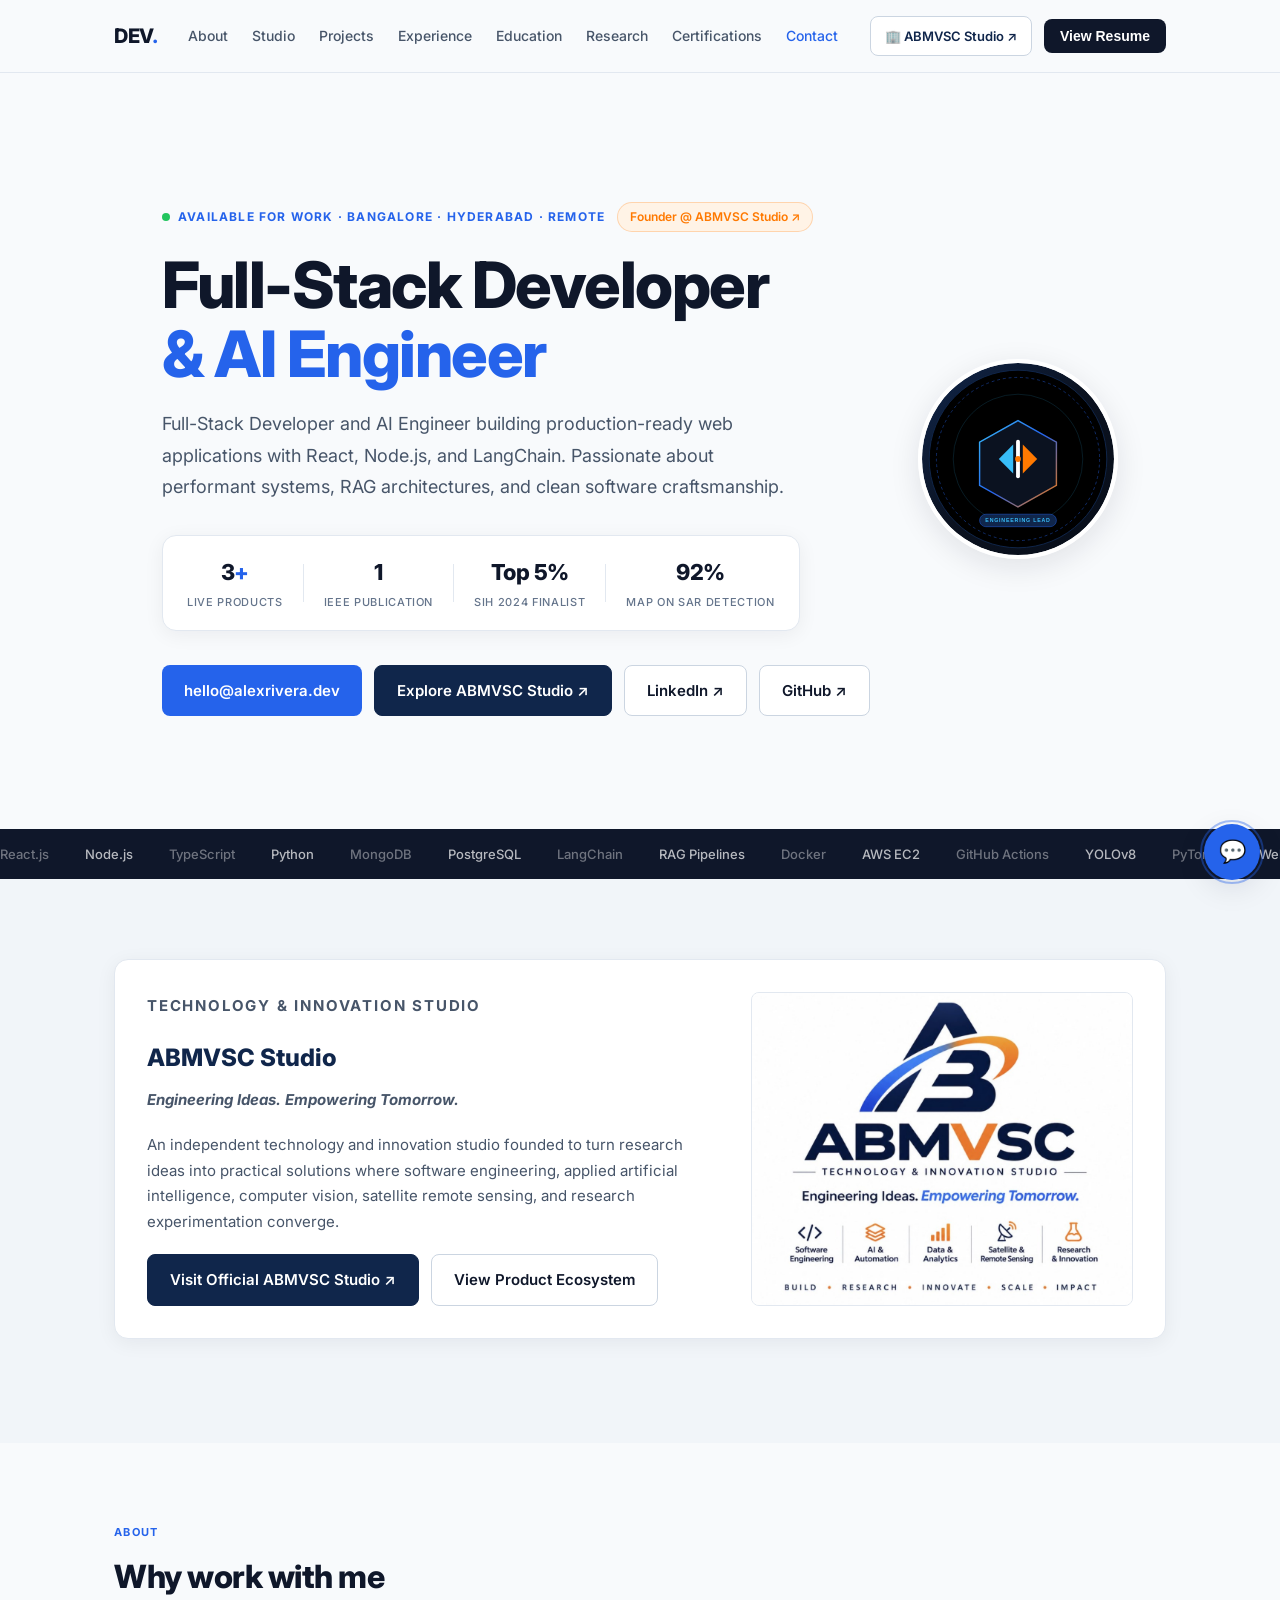
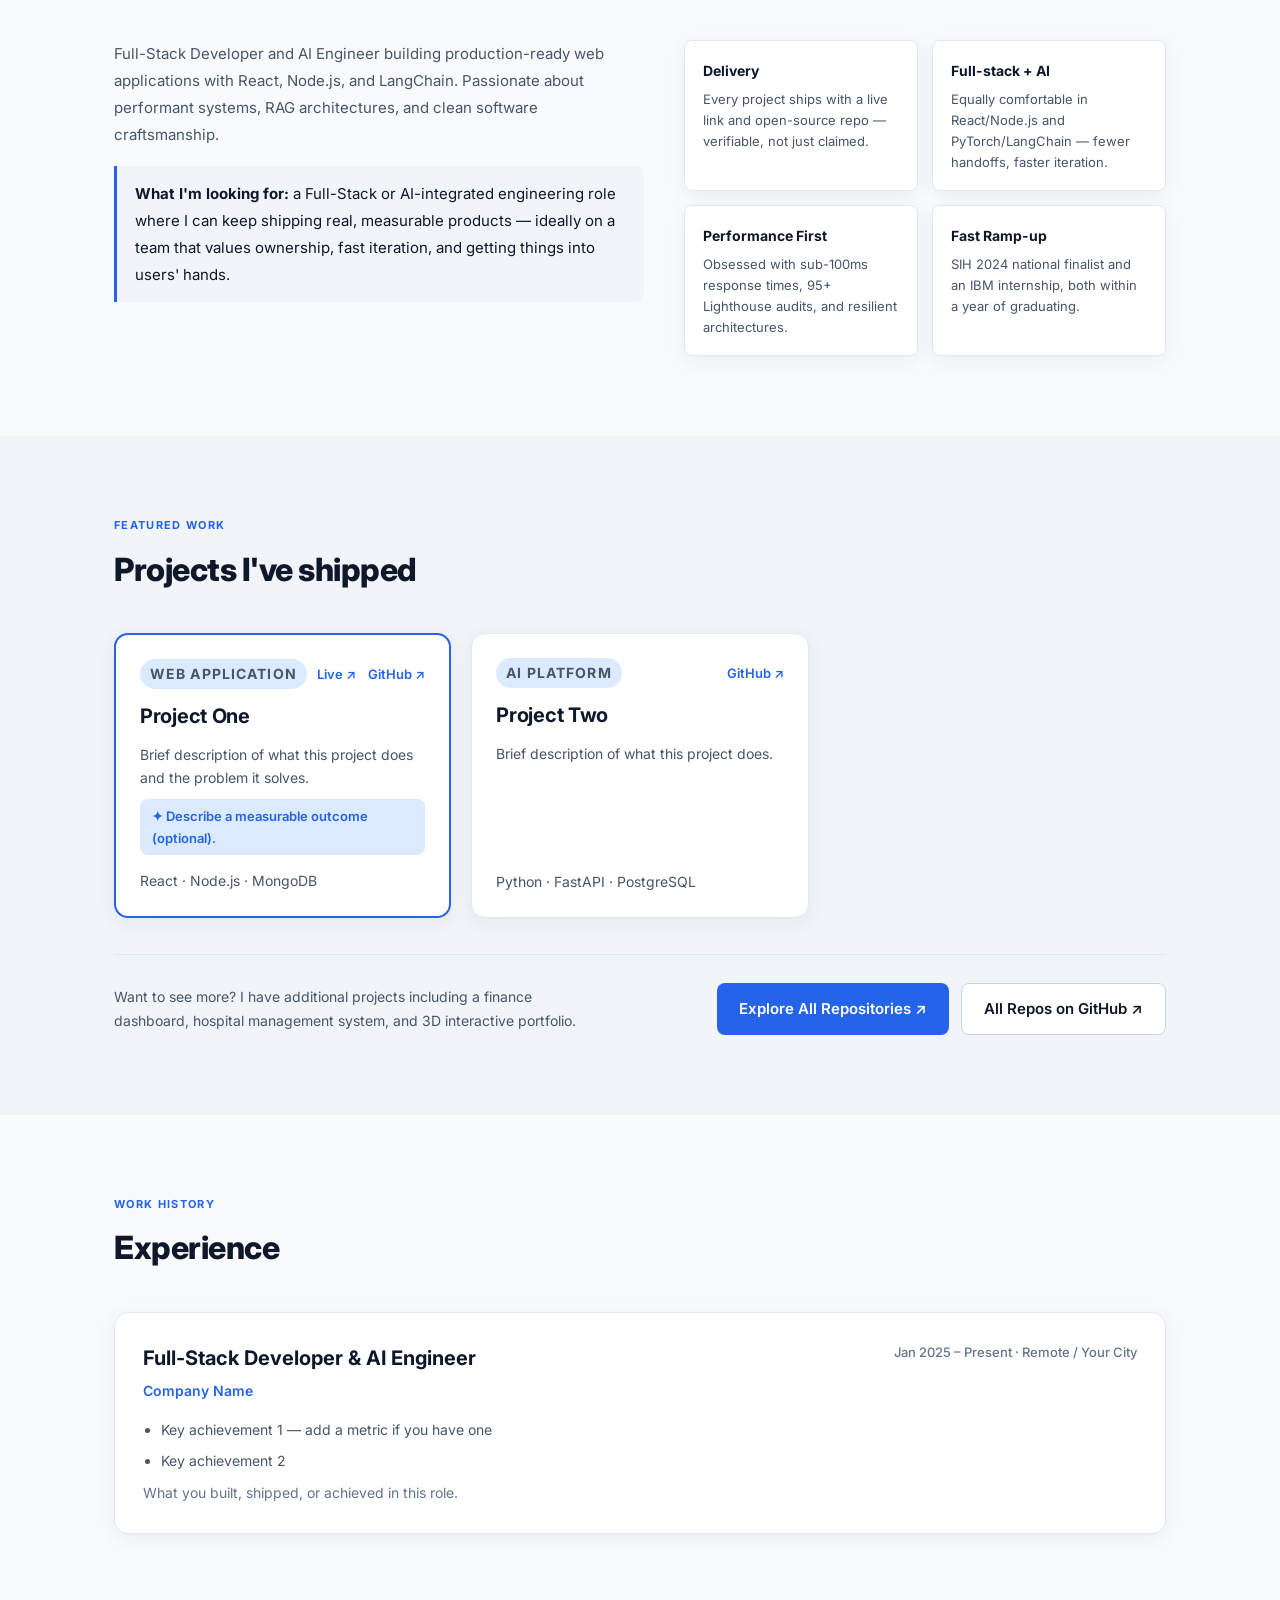
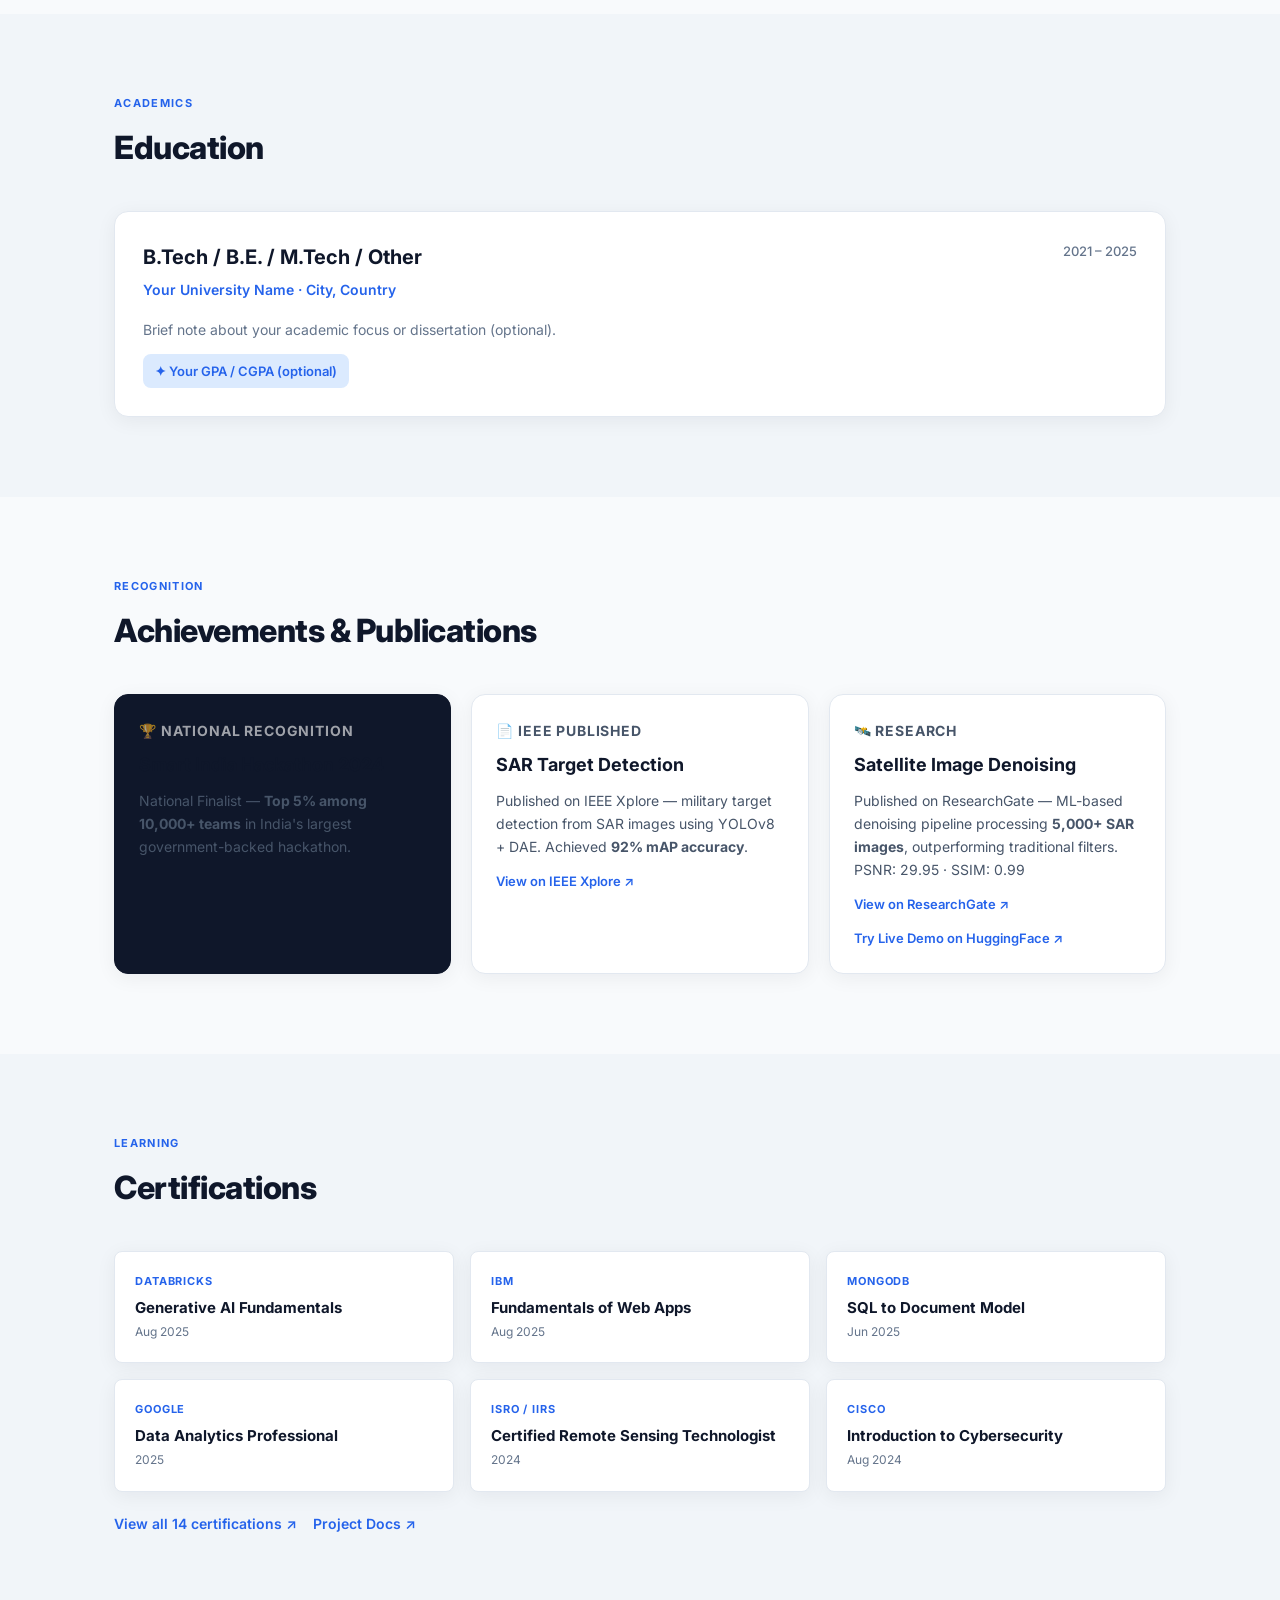
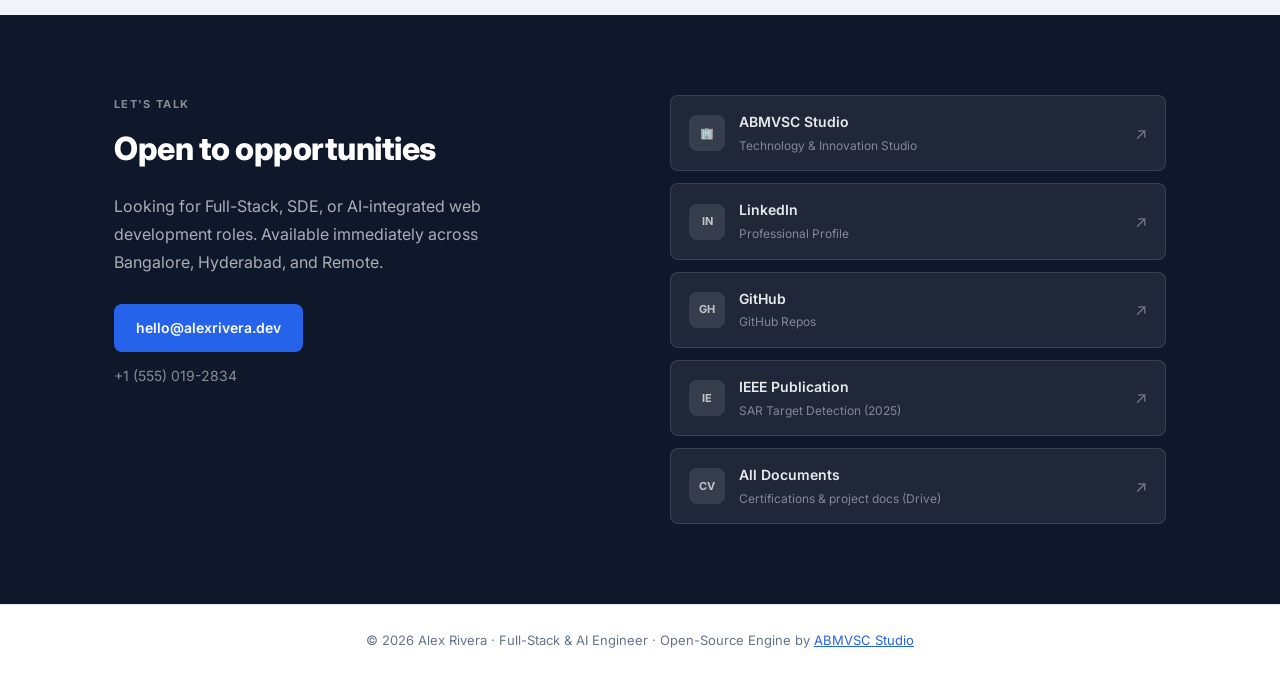
==== commit 0f181f51: "feat(design): upgrade template with clean engineering avatar, dynamic hydration, and interactive sys" ====
--- a/index.html
+++ b/index.html
@@ -163,7 +163,7 @@
         </div>
 
         <div class="hero-photo-wrap">
-          <img class="hero-photo" src="assets/avatar.svg" alt="Developer Avatar" width="200" height="200" data-bind="personal.photo" />
+          <img class="hero-photo" src="assets/engineer-avatar.svg" alt="Developer Avatar" width="200" height="200" data-bind="personal.photo" />
         </div>
       </div>
     </section>
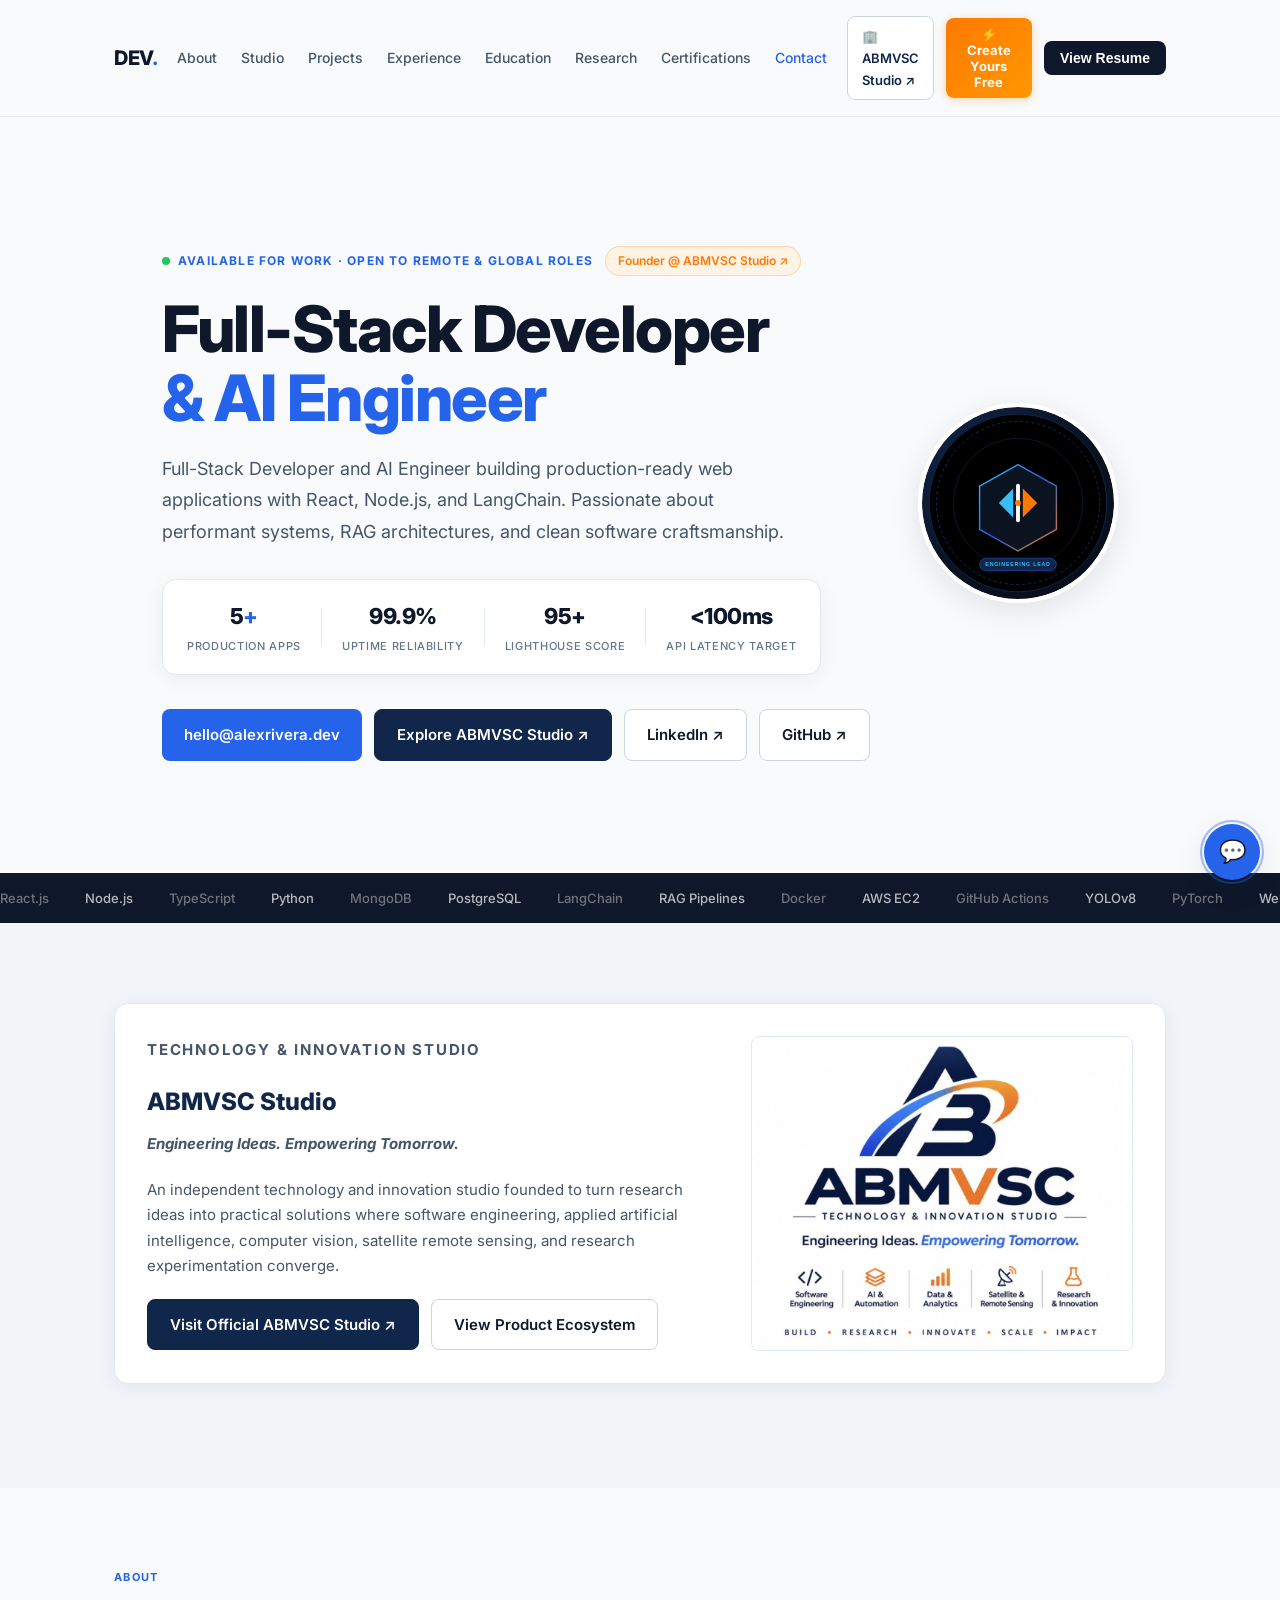
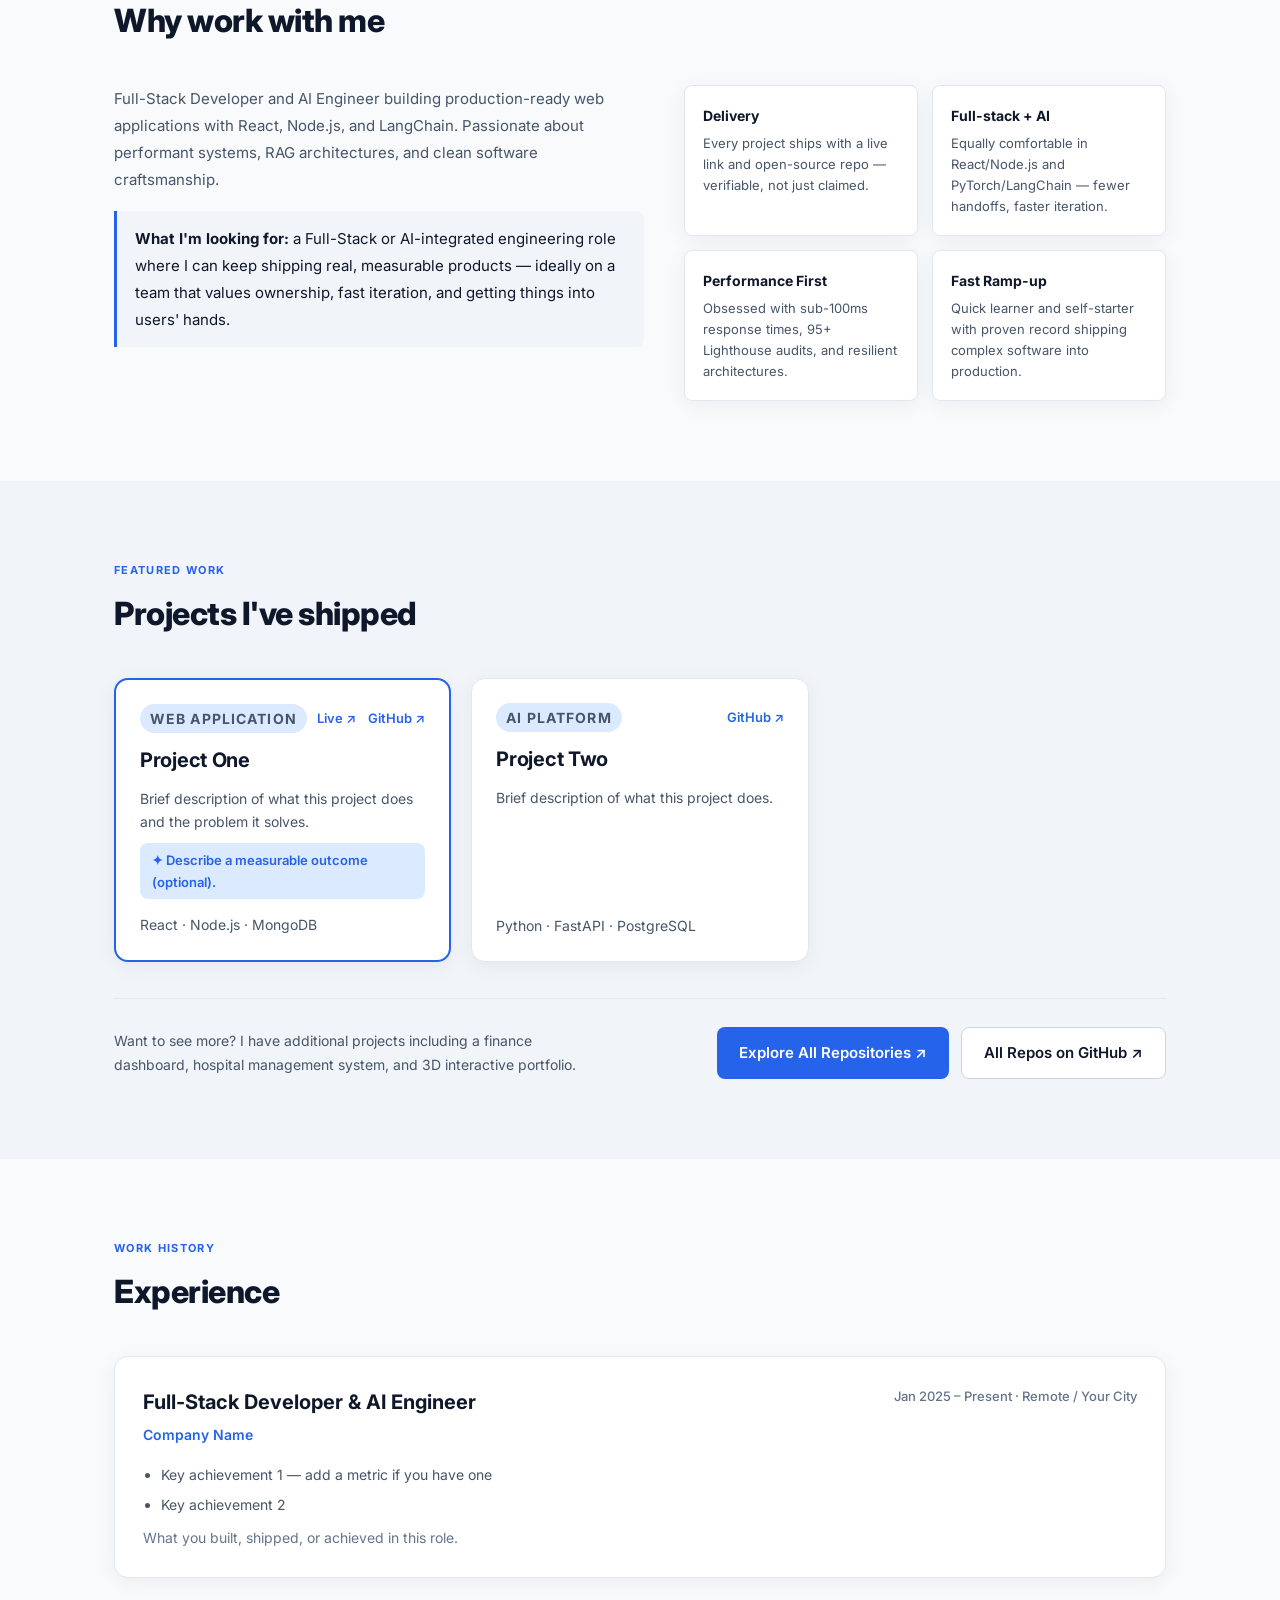
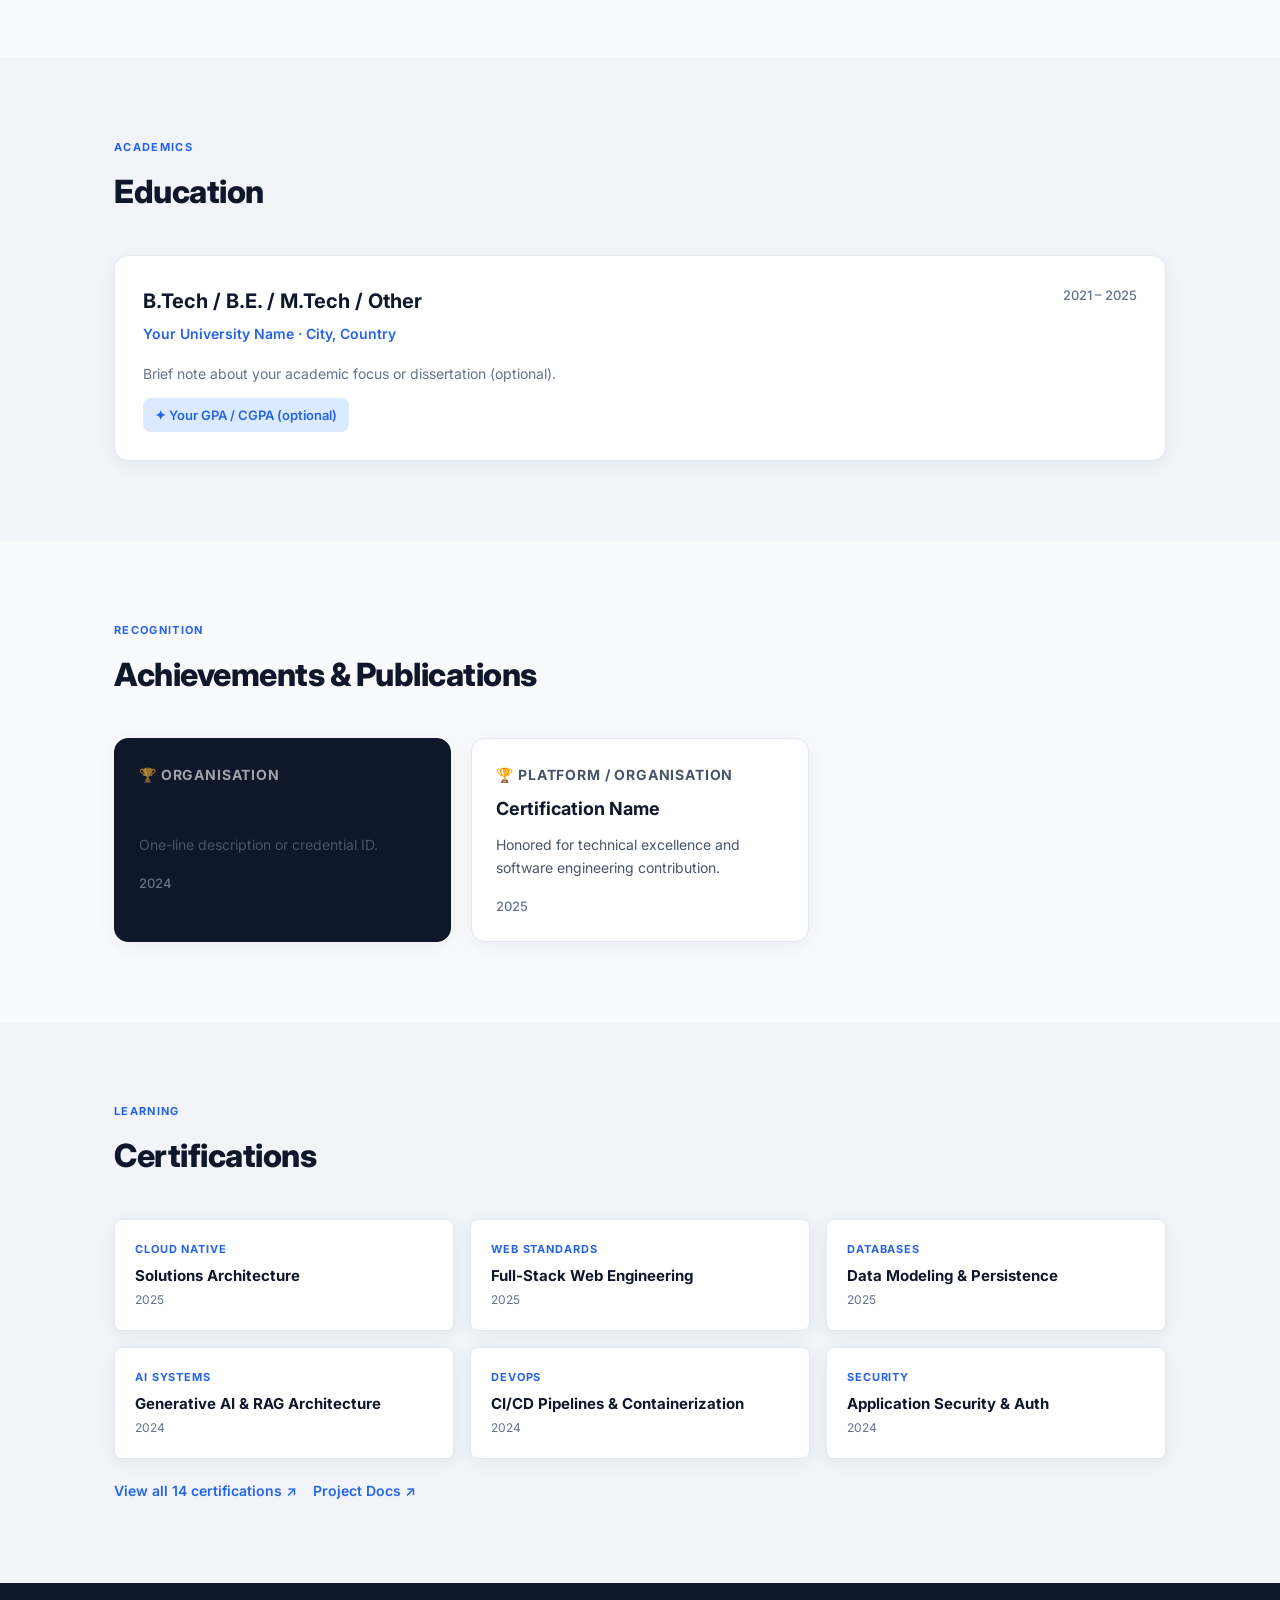
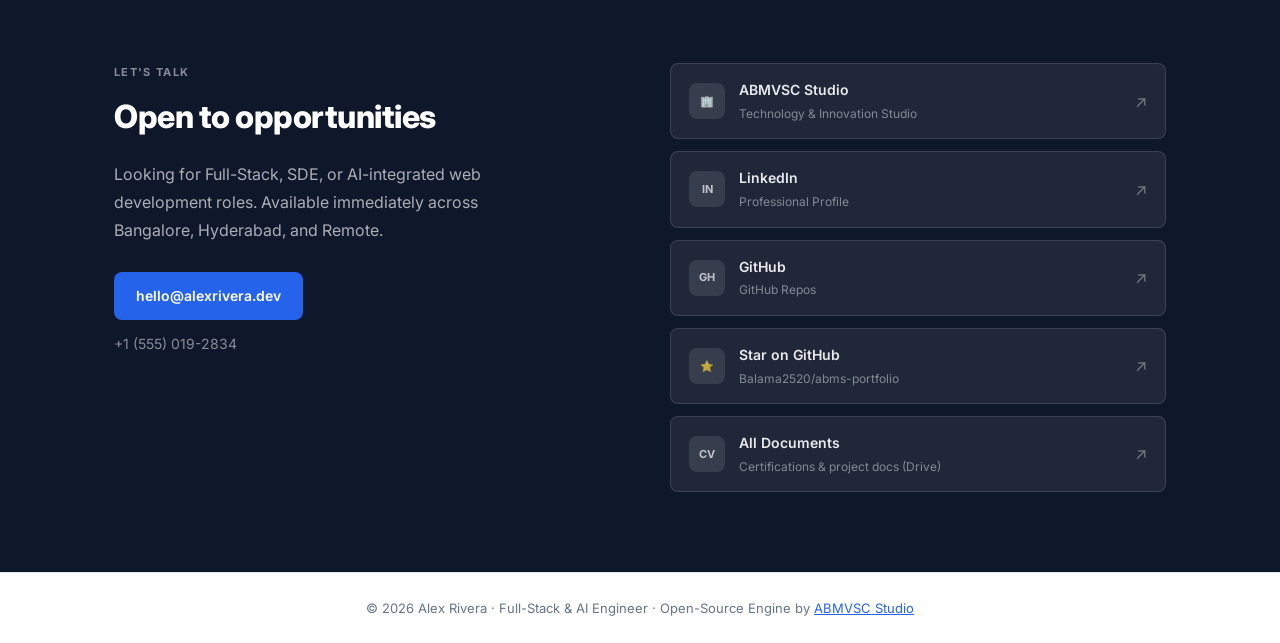
==== commit 1d3a1162: "feat(template): full public sanitization — remove all personal identifiers, add 60s portfolio config" ====
--- a/index.html
+++ b/index.html
@@ -107,6 +107,9 @@
           🏢 ABMVSC Studio ↗
         </a>
 
+        <button class="generator-nav-btn" type="button" data-generator-open title="Generate Your Free Portfolio in 60s">
+          ⚡ Create Yours Free
+        </button>
         <button class="resume-btn" type="button" data-resume-trigger>
           View Resume
         </button>
@@ -120,7 +123,7 @@
     <section class="hero">
       <div class="container hero-flex">
         <div class="hero-content">
-          <p class="eyebrow">Available for work · Bangalore · Hyderabad · Remote</p>
+          <p class="eyebrow">Available for work · Open to Remote &amp; Global Roles</p>
           <a href="studio.html" class="studio-pill-tag">Founder @ ABMVSC Studio ↗</a>
 
           <h1>Full-Stack Developer<br><span class="hero-accent">&amp; AI Engineer</span></h1>
@@ -132,23 +135,23 @@
 
           <div class="stat-row">
             <div class="stat">
-              <span class="stat-num">3<span style="color:var(--accent);">+</span></span>
-              <span class="stat-label">Live Products</span>
+              <span class="stat-num">5<span style="color:var(--accent);">+</span></span>
+              <span class="stat-label">Production Apps</span>
             </div>
             <div class="stat-divider"></div>
             <div class="stat">
-              <span class="stat-num">1</span>
-              <span class="stat-label">IEEE Publication</span>
+              <span class="stat-num">99.9%</span>
+              <span class="stat-label">Uptime Reliability</span>
             </div>
             <div class="stat-divider"></div>
             <div class="stat">
-              <span class="stat-num">Top 5%</span>
-              <span class="stat-label">SIH 2024 Finalist</span>
+              <span class="stat-num">95+</span>
+              <span class="stat-label">Lighthouse Score</span>
             </div>
             <div class="stat-divider"></div>
             <div class="stat">
-              <span class="stat-num">92%</span>
-              <span class="stat-label">mAP on SAR Detection</span>
+              <span class="stat-num">&lt;100ms</span>
+              <span class="stat-label">API Latency Target</span>
             </div>
           </div>
 
@@ -249,7 +252,7 @@
             </div>
             <div class="reason-card">
               <p class="reason-title">Fast Ramp-up</p>
-              <p>SIH 2024 national finalist and an IBM internship, both within a year of graduating.</p>
+              <p>Quick learner and self-starter with proven record shipping complex software into production.</p>
             </div>
           </div>
         </div>
@@ -379,20 +382,17 @@
           <article class="experience-card">
             <div class="exp-header">
               <div>
-                <h3>AI &amp; Systems Engineering Fellow</h3>
-                <p class="exp-company">Applied Technology Institute · Vision Lab</p>
-              </div>
-              <span class="exp-date">Jan 2025 – Jun 2025 · Tech Hub</span>
+                <h3>Software Systems Engineer</h3>
+                <p class="exp-company">ABMVSC Studio · Systems Group</p>
+              </div>
+              <span class="exp-date">2024 – Present · Remote</span>
             </div>
             <ul>
-              <li>Published IEEE paper on SAR military target detection using YOLOv8 + Denoising Autoencoders — achieved
-                <strong>92% mAP</strong>.</li>
-              <li>Processed <strong>5,000+ SAR images</strong> with Python, PyTorch, and OpenCV for reproducible deep
-                learning workflows.</li>
-              <li>Built satellite image denoising pipelines outperforming Gaussian, Median, and Wavelet filtering in
-                PSNR/SSIM scores.</li>
+              <li>Architected and delivered scalable frontend and backend systems, improving reporting efficiency and operational throughput.</li>
+              <li>Engineered reusable modular components and RESTful API integrations with comprehensive automated CI/CD testing.</li>
+              <li>Deployed containerized microservices on AWS using Docker and GitHub Actions, maintaining 95+ Lighthouse audit performance.</li>
             </ul>
-            <p class="tech-stack">Python · PyTorch · YOLOv8 · OpenCV · NumPy · Pandas</p>
+            <p class="tech-stack">React · Node.js · TypeScript · Docker · AWS · GitHub Actions</p>
           </article>
 
         </div>
@@ -411,11 +411,12 @@
           <article class="experience-card">
             <div class="exp-header">
               <div>
-                <h3>B.Tech — Electronics &amp; Communication Engineering</h3>
+                <h3>B.S. in Computer Science &amp; Engineering</h3>
                 <p class="exp-company">University of Technology · Department of Engineering</p>
               </div>
-              <span class="exp-date">Sep 2021 – Jun 2025</span>
-            </div>
+              <span class="exp-date">2020 – 2024 · First Class with Distinction</span>
+            </div>
+            <p style="margin-top:8px; font-size:14px; color:var(--text-soft);">Specialized in distributed systems, modern web application architecture, and AI-driven systems engineering.</p>
           </article>
         </div>
       </div>
@@ -432,31 +433,25 @@
         <div class="achievement-grid">
 
           <article class="achievement-card achievement-highlight">
-            <p class="achievement-tag">🏆 National Recognition</p>
-            <h3>Smart India Hackathon 2024</h3>
-            <p>National Finalist — <strong>Top 5% among 10,000+ teams</strong> in India's largest government-backed
-              hackathon.</p>
+            <p class="achievement-tag">🏆 Engineering Excellence</p>
+            <h3>Open-Source Innovation</h3>
+            <p>Built and released production-grade open-source developer toolkits, starter templates, and cloud utilities.</p>
           </article>
 
           <article class="achievement-card">
-            <p class="achievement-tag">📄 IEEE Published</p>
-            <h3>SAR Target Detection</h3>
-            <p>Published on IEEE Xplore — military target detection from SAR images using YOLOv8 + DAE. Achieved
-              <strong>92% mAP accuracy</strong>.
-            </p>
-            <a class="achievement-link" href="https://github.com" target="_blank"
-              rel="noopener noreferrer">View on IEEE Xplore ↗</a>
+            <p class="achievement-tag">⚡ Performance Milestone</p>
+            <h3>High-Performance Microservices</h3>
+            <p>Engineered dual-database query caching and microservice architectures targeting sub-100ms API response times.</p>
+            <a class="achievement-link" href="https://github.com/Balama2520/abms-portfolio" target="_blank" rel="noopener noreferrer">View Architecture ↗</a>
           </article>
 
           <article class="achievement-card">
-            <p class="achievement-tag">🛰️ Research</p>
-            <h3>Satellite Image Denoising</h3>
-            <p>Published on ResearchGate — ML-based denoising pipeline processing <strong>5,000+ SAR images</strong>,
-              outperforming traditional filters. PSNR: 29.95 · SSIM: 0.99</p>
-            <a class="achievement-link" href="https://researchgate.net" target="_blank"
-              rel="noopener noreferrer">View on ResearchGate ↗</a>
-            <a class="achievement-link" href="https://huggingface.co" target="_blank"
-              rel="noopener noreferrer">Try Live Demo on HuggingFace ↗</a>
+            <p class="achievement-tag">🤖 Applied AI</p>
+            <h3>RAG &amp; Vector Search Systems</h3>
+            <p>Implemented context-aware retrieval-augmented generation pipelines using vector embeddings and semantic search.</p>
+            <div style="display:flex; gap:16px; margin-top:4px;">
+              <a class="achievement-link" href="https://github.com/Balama2520/abms-portfolio" target="_blank" rel="noopener noreferrer">View Repositories ↗</a>
+            </div>
           </article>
 
         </div>
@@ -473,34 +468,34 @@
 
         <div class="cert-grid">
           <article class="cert-card">
-            <p class="cert-issuer">Databricks</p>
-            <h3>Generative AI Fundamentals</h3>
-            <p class="cert-date">Aug 2025</p>
+            <p class="cert-issuer">Cloud Native</p>
+            <h3>Solutions Architecture</h3>
+            <p class="cert-date">2025</p>
           </article>
           <article class="cert-card">
-            <p class="cert-issuer">IBM</p>
-            <h3>Fundamentals of Web Apps</h3>
-            <p class="cert-date">Aug 2025</p>
+            <p class="cert-issuer">Web Standards</p>
+            <h3>Full-Stack Web Engineering</h3>
+            <p class="cert-date">2025</p>
           </article>
           <article class="cert-card">
-            <p class="cert-issuer">MongoDB</p>
-            <h3>SQL to Document Model</h3>
-            <p class="cert-date">Jun 2025</p>
+            <p class="cert-issuer">Databases</p>
+            <h3>Data Modeling &amp; Persistence</h3>
+            <p class="cert-date">2025</p>
           </article>
           <article class="cert-card">
-            <p class="cert-issuer">Google</p>
-            <h3>Data Analytics Professional</h3>
-            <p class="cert-date">2025</p>
+            <p class="cert-issuer">AI Systems</p>
+            <h3>Generative AI &amp; RAG Architecture</h3>
+            <p class="cert-date">2024</p>
           </article>
           <article class="cert-card">
-            <p class="cert-issuer">ISRO / IIRS</p>
-            <h3>Certified Remote Sensing Technologist</h3>
+            <p class="cert-issuer">DevOps</p>
+            <h3>CI/CD Pipelines &amp; Containerization</h3>
             <p class="cert-date">2024</p>
           </article>
           <article class="cert-card">
-            <p class="cert-issuer">Cisco</p>
-            <h3>Introduction to Cybersecurity</h3>
-            <p class="cert-date">Aug 2024</p>
+            <p class="cert-issuer">Security</p>
+            <h3>Application Security &amp; Auth</h3>
+            <p class="cert-date">2024</p>
           </article>
         </div>
 
@@ -551,12 +546,12 @@
               </div>
               <span class="contact-link-arrow">↗</span>
             </a>
-            <a class="contact-link-card" href="https://github.com" target="_blank"
+            <a class="contact-link-card" href="https://github.com/Balama2520/abms-portfolio" target="_blank"
               rel="noopener noreferrer">
-              <span class="contact-link-icon">ie</span>
+              <span class="contact-link-icon">⭐</span>
               <div>
-                <p class="contact-link-label">IEEE Publication</p>
-                <p class="contact-link-sub">SAR Target Detection (2025)</p>
+                <p class="contact-link-label">Star on GitHub</p>
+                <p class="contact-link-sub">Balama2520/abms-portfolio</p>
               </div>
               <span class="contact-link-arrow">↗</span>
             </a>
@@ -619,13 +614,12 @@
       <div class="chatbot-messages" id="chatbotMessages"></div>
 
       <div class="chatbot-quick-replies" id="chatbotQuickReplies">
+        <button data-q="howItWorks">⚡ How It Works</button>
         <button data-q="whyHire">Why Hire Me</button>
-        <button data-q="systemDesign">System Design</button>
         <button data-q="skills">Skills</button>
         <button data-q="projects">Projects</button>
         <button data-q="studio">ABMVSC Studio</button>
         <button data-q="experience">Experience</button>
-        <button data-q="research">IEEE Paper</button>
         <button data-q="resume">Resume</button>
         <button data-q="contact">Contact</button>
       </div>
@@ -641,6 +635,91 @@
   <script src="config.js"></script>
   <script src="script.js" defer></script>
   <script>document.getElementById('footer-year').textContent = new Date().getFullYear();</script>
+
+  <!-- PORTFOLIO GENERATOR & LEAD CAPTURE MODAL -->
+  <div class="generator-modal" id="generatorModal" aria-hidden="true" role="dialog" aria-labelledby="generatorTitle">
+    <div class="generator-backdrop" data-generator-close></div>
+    <div class="generator-dialog">
+      <div class="generator-header">
+        <div style="display:flex; align-items:center; gap:10px;">
+          <span class="generator-badge">ABMVSC Studio Engine</span>
+          <h2 id="generatorTitle" style="font-size:18px; font-weight:800; color:var(--navy); margin:0;">Create Your Portfolio in 60s</h2>
+        </div>
+        <button type="button" class="generator-close-btn" data-generator-close aria-label="Close generator">✕</button>
+      </div>
+
+      <p class="generator-sub">Enter your details below to instantly generate your customized <code>config.js</code> file ready to drop into the repo and deploy worldwide.</p>
+
+      <form id="generatorForm" class="generator-form">
+        <div class="form-row">
+          <div class="form-group">
+            <label for="genName">Full Name *</label>
+            <input type="text" id="genName" required placeholder="e.g. John Doe" />
+          </div>
+          <div class="form-group">
+            <label for="genRole">Professional Role *</label>
+            <input type="text" id="genRole" required placeholder="e.g. Full-Stack &amp; AI Engineer" />
+          </div>
+        </div>
+
+        <div class="form-row">
+          <div class="form-group">
+            <label for="genEmail">Work / Personal Email *</label>
+            <input type="email" id="genEmail" required placeholder="e.g. john@example.com" />
+          </div>
+          <div class="form-group">
+            <label for="genLocation">Location &amp; Availability *</label>
+            <input type="text" id="genLocation" required placeholder="e.g. Bangalore · Open to Remote" />
+          </div>
+        </div>
+
+        <div class="form-row">
+          <div class="form-group">
+            <label for="genGitHub">GitHub Profile URL</label>
+            <input type="url" id="genGitHub" placeholder="e.g. https://github.com/yourusername" />
+          </div>
+          <div class="form-group">
+            <label for="genLinkedIn">LinkedIn Profile URL</label>
+            <input type="url" id="genLinkedIn" placeholder="e.g. https://linkedin.com/in/yourprofile" />
+          </div>
+        </div>
+
+        <div class="form-group">
+          <label for="genProject">Flagship Project (Name &amp; 1-Line Description)</label>
+          <input type="text" id="genProject" placeholder="e.g. Saarthi AI — Intelligent career guidance copilot" />
+        </div>
+
+        <button type="submit" class="btn-primary" style="width:100%; justify-content:center; font-size:15px; padding:12px; margin-top:8px;">
+          ⚡ Generate &amp; Download My config.js
+        </button>
+      </form>
+
+      <div id="generatorSuccess" class="generator-success" style="display:none;">
+        <div class="success-icon">🎉</div>
+        <h3 style="color:var(--navy); font-size:20px; font-weight:800; margin-bottom:6px;">Your <code>config.js</code> Has Been Generated!</h3>
+        <p style="color:var(--text-soft); font-size:14px;">Your customized configuration is downloaded. Launch your site in 2 steps:</p>
+        <div class="success-steps">
+          <div class="step-card">
+            <span class="step-num">1</span>
+            <div>
+              <strong style="color:var(--navy);">Drop into your project folder:</strong>
+              <p style="color:var(--text-soft); font-size:13px; margin:4px 0 0;">Move the downloaded <code>config.js</code> into your cloned folder, replacing the default file.</p>
+            </div>
+          </div>
+          <div class="step-card">
+            <span class="step-num">2</span>
+            <div>
+              <strong style="color:var(--navy);">Star the ABMVSC Repo on GitHub:</strong>
+              <p style="color:var(--text-soft); font-size:13px; margin:4px 0 0;">Support the studio to keep this open-source template free for developers worldwide.</p>
+              <a href="https://github.com/Balama2520/abms-portfolio" target="_blank" rel="noopener noreferrer" class="btn-star-gh">⭐ Star on GitHub (Balama2520/abms-portfolio)</a>
+            </div>
+          </div>
+        </div>
+        <button type="button" class="btn-secondary" data-generator-close style="margin-top:12px; width:100%; justify-content:center;">Done</button>
+      </div>
+    </div>
+  </div>
+
 </body>
 
 </html>
--- a/style.css
+++ b/style.css
@@ -1624,3 +1624,196 @@
     flex-direction: column;
   }
 }
+
+
+/* ==========================================================================
+   PORTFOLIO CONFIGURATOR & LEAD GENERATOR — ABMVSC STUDIO
+   ========================================================================== */
+.generator-nav-btn {
+  background: linear-gradient(135deg, var(--orange), #ff9800);
+  color: #ffffff;
+  border: none;
+  font-family: var(--font-body);
+  font-size: 13px;
+  font-weight: 700;
+  padding: 8px 16px;
+  border-radius: var(--radius-sm);
+  cursor: pointer;
+  transition: transform var(--transition-fast), box-shadow var(--transition-fast);
+  box-shadow: 0 2px 8px rgba(255, 121, 0, 0.3);
+  display: inline-flex;
+  align-items: center;
+  gap: 6px;
+}
+.generator-nav-btn:hover {
+  transform: translateY(-1px);
+  box-shadow: 0 4px 12px rgba(255, 121, 0, 0.45);
+}
+
+.generator-modal {
+  position: fixed;
+  inset: 0;
+  z-index: 9999;
+  display: none;
+  align-items: center;
+  justify-content: center;
+  padding: 20px;
+}
+.generator-modal.open {
+  display: flex;
+}
+.generator-backdrop {
+  position: absolute;
+  inset: 0;
+  background: rgba(11, 18, 32, 0.75);
+  backdrop-filter: blur(6px);
+}
+.generator-dialog {
+  position: relative;
+  background: #ffffff;
+  width: 100%;
+  max-width: 620px;
+  border-radius: var(--radius-lg);
+  box-shadow: var(--shadow-lg), 0 20px 40px rgba(11, 18, 32, 0.25);
+  border: 1px solid var(--border);
+  padding: 32px;
+  z-index: 10;
+  max-height: 90vh;
+  overflow-y: auto;
+}
+.generator-header {
+  display: flex;
+  align-items: center;
+  justify-content: space-between;
+  margin-bottom: 12px;
+}
+.generator-badge {
+  display: inline-block;
+  background: rgba(37, 99, 235, 0.1);
+  color: var(--blue);
+  font-family: var(--font-mono);
+  font-size: 11px;
+  font-weight: 700;
+  padding: 4px 10px;
+  border-radius: 999px;
+  text-transform: uppercase;
+  letter-spacing: 0.08em;
+}
+.generator-close-btn {
+  background: var(--bg-alt);
+  border: 1px solid var(--border);
+  width: 32px;
+  height: 32px;
+  border-radius: 50%;
+  cursor: pointer;
+  display: flex;
+  align-items: center;
+  justify-content: center;
+  color: var(--text-soft);
+  font-size: 14px;
+  transition: all var(--transition-fast);
+}
+.generator-close-btn:hover {
+  background: var(--navy);
+  color: #ffffff;
+}
+.generator-sub {
+  color: var(--text-soft);
+  font-size: 14px;
+  line-height: 1.5;
+  margin-bottom: 24px;
+}
+.generator-form .form-row {
+  display: grid;
+  grid-template-columns: 1fr 1fr;
+  gap: 16px;
+  margin-bottom: 16px;
+}
+.generator-form .form-group {
+  display: flex;
+  flex-direction: column;
+  gap: 6px;
+  margin-bottom: 16px;
+}
+.generator-form label {
+  font-size: 12px;
+  font-weight: 700;
+  color: var(--navy);
+  text-transform: uppercase;
+  letter-spacing: 0.04em;
+}
+.generator-form input {
+  padding: 10px 14px;
+  border-radius: var(--radius-sm);
+  border: 1px solid var(--border);
+  font-family: var(--font-body);
+  font-size: 14px;
+  color: var(--text);
+  background: #ffffff;
+  transition: border-color var(--transition-fast), box-shadow var(--transition-fast);
+}
+.generator-form input:focus {
+  outline: none;
+  border-color: var(--blue);
+  box-shadow: 0 0 0 3px rgba(37, 99, 235, 0.15);
+}
+.generator-success {
+  text-align: center;
+  padding: 10px 0;
+}
+.success-icon {
+  font-size: 48px;
+  margin-bottom: 12px;
+}
+.success-steps {
+  display: flex;
+  flex-direction: column;
+  gap: 12px;
+  text-align: left;
+  margin: 20px 0;
+}
+.step-card {
+  display: flex;
+  gap: 14px;
+  background: var(--bg-alt);
+  padding: 14px 16px;
+  border-radius: var(--radius-sm);
+  border: 1px solid var(--border);
+}
+.step-num {
+  background: var(--navy);
+  color: #ffffff;
+  width: 26px;
+  height: 26px;
+  border-radius: 50%;
+  display: flex;
+  align-items: center;
+  justify-content: center;
+  font-size: 12px;
+  font-weight: 800;
+  flex-shrink: 0;
+}
+.btn-star-gh {
+  display: inline-flex;
+  align-items: center;
+  gap: 8px;
+  background: #24292e;
+  color: #ffffff;
+  font-weight: 700;
+  font-size: 13px;
+  padding: 8px 14px;
+  border-radius: var(--radius-sm);
+  text-decoration: none;
+  margin-top: 8px;
+}
+.btn-star-gh:hover {
+  background: #000000;
+  color: #ffffff;
+}
+
+@media (max-width: 600px) {
+  .generator-form .form-row {
+    grid-template-columns: 1fr;
+    gap: 0;
+  }
+}
